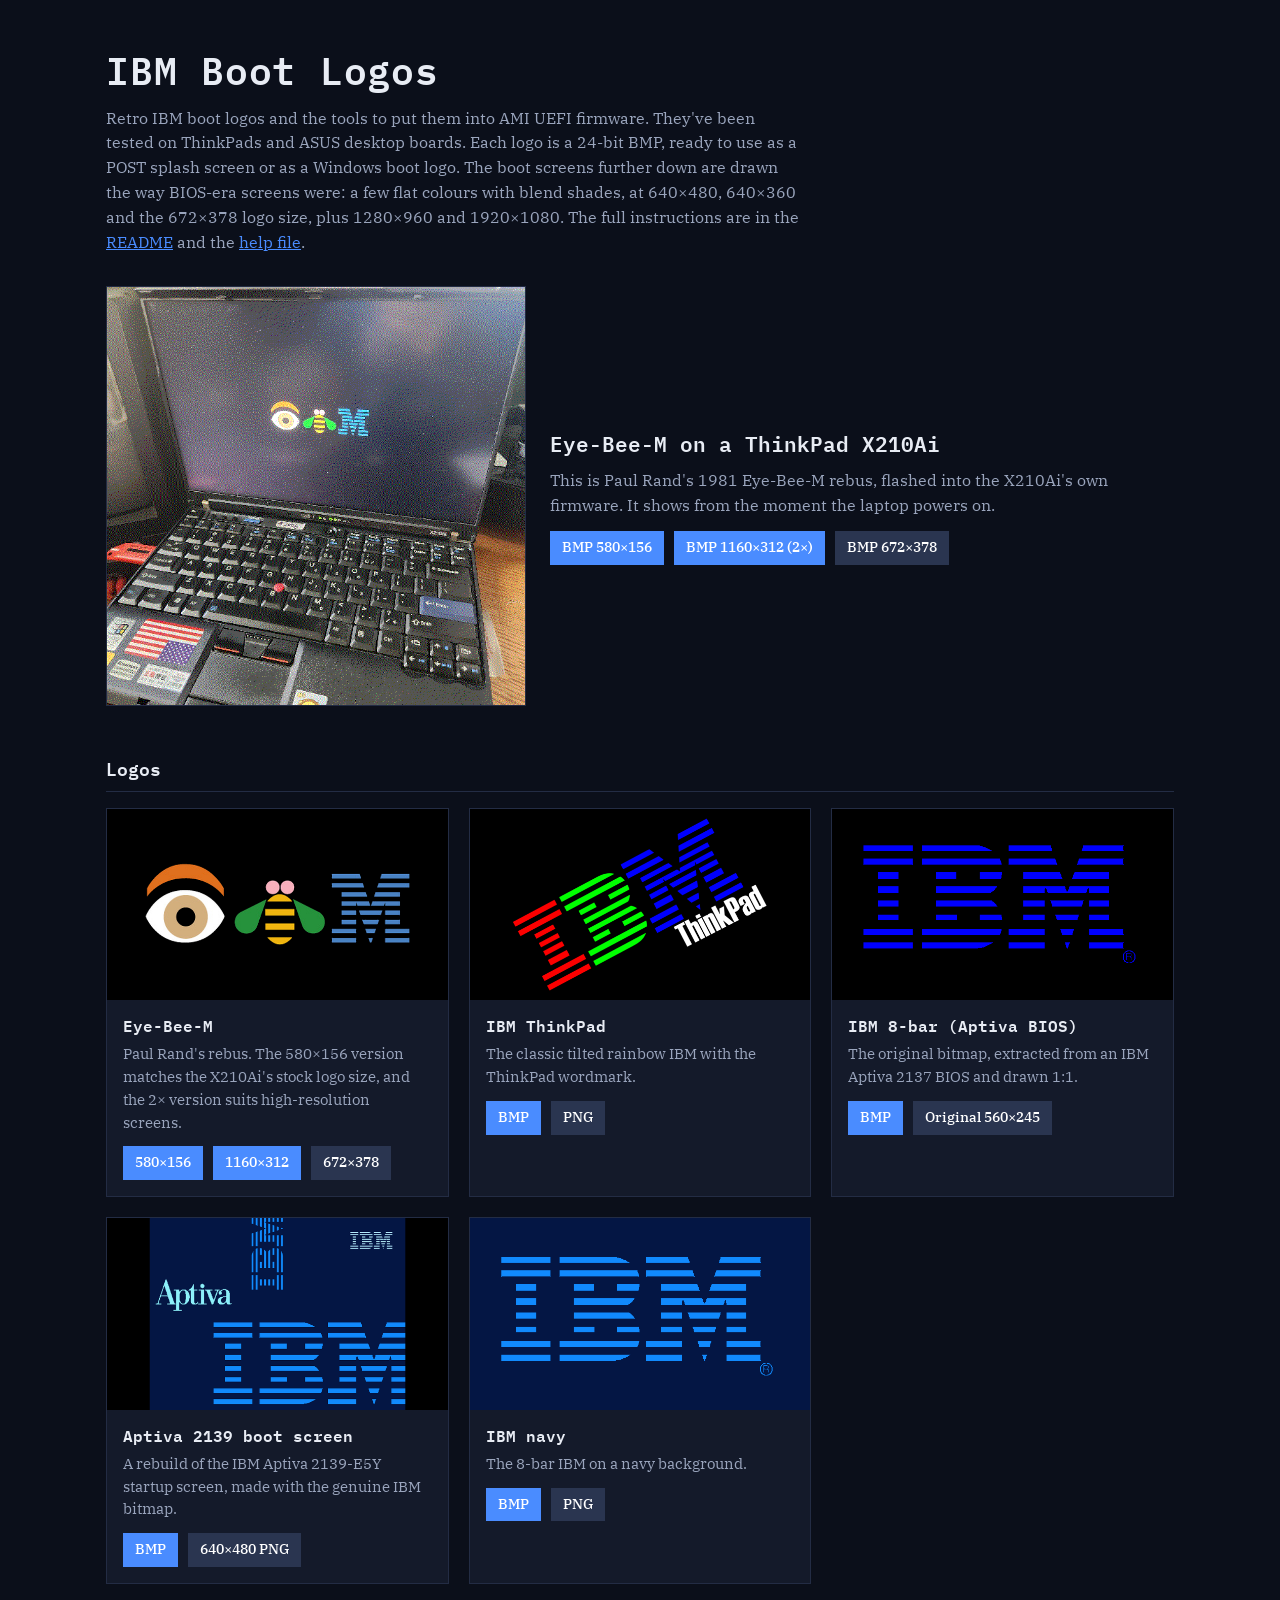
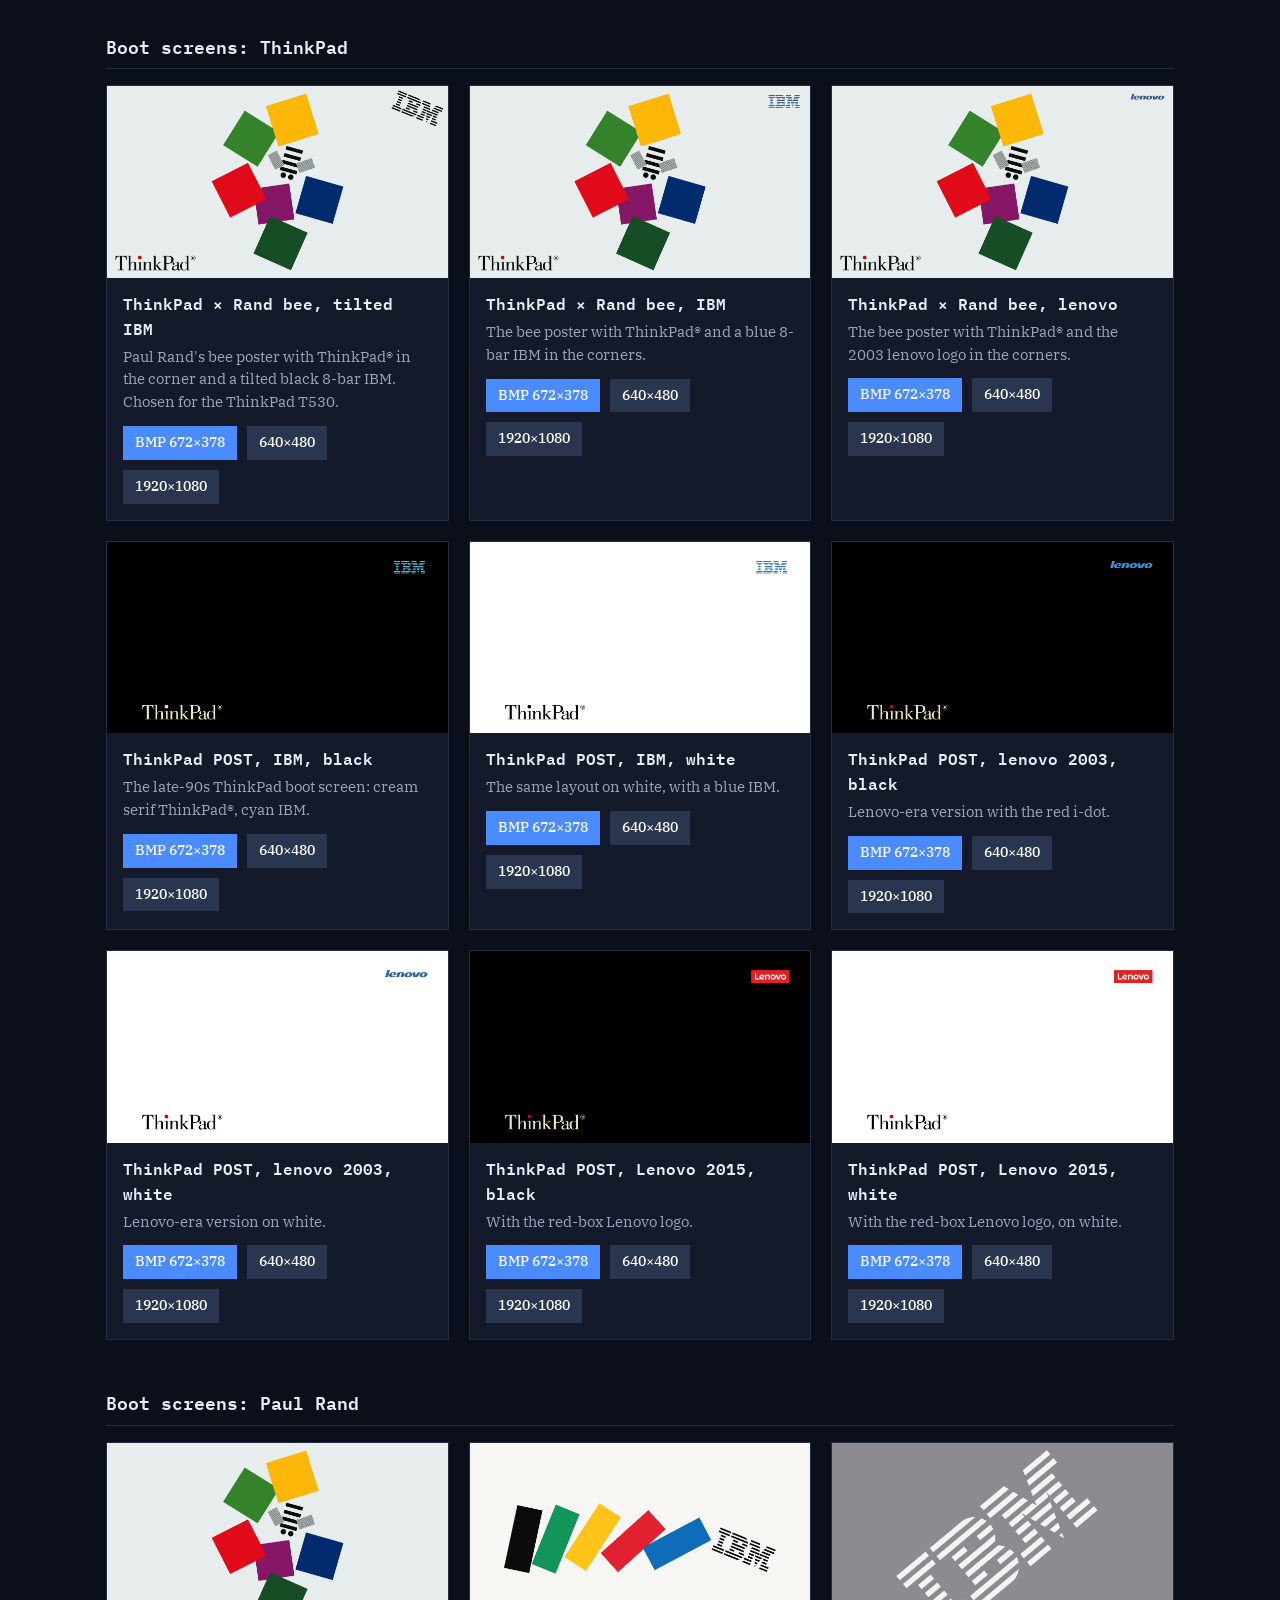
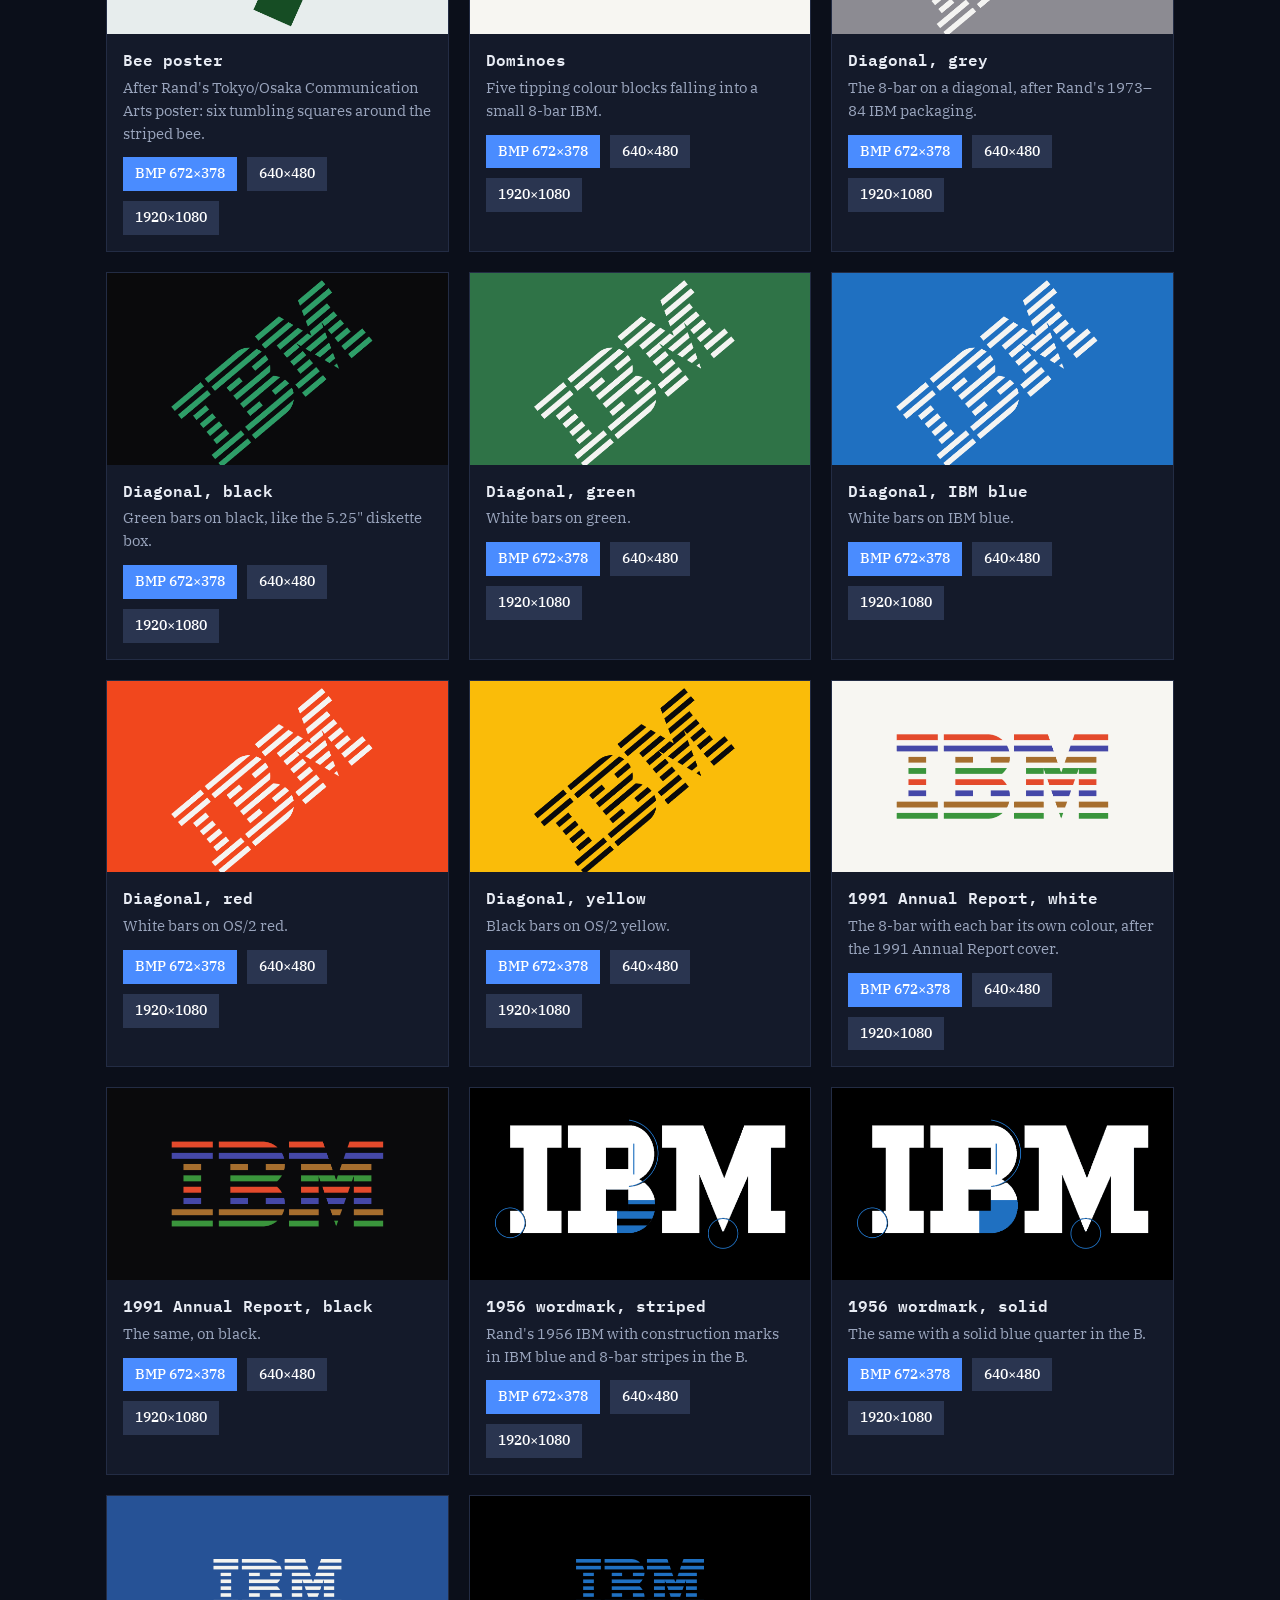
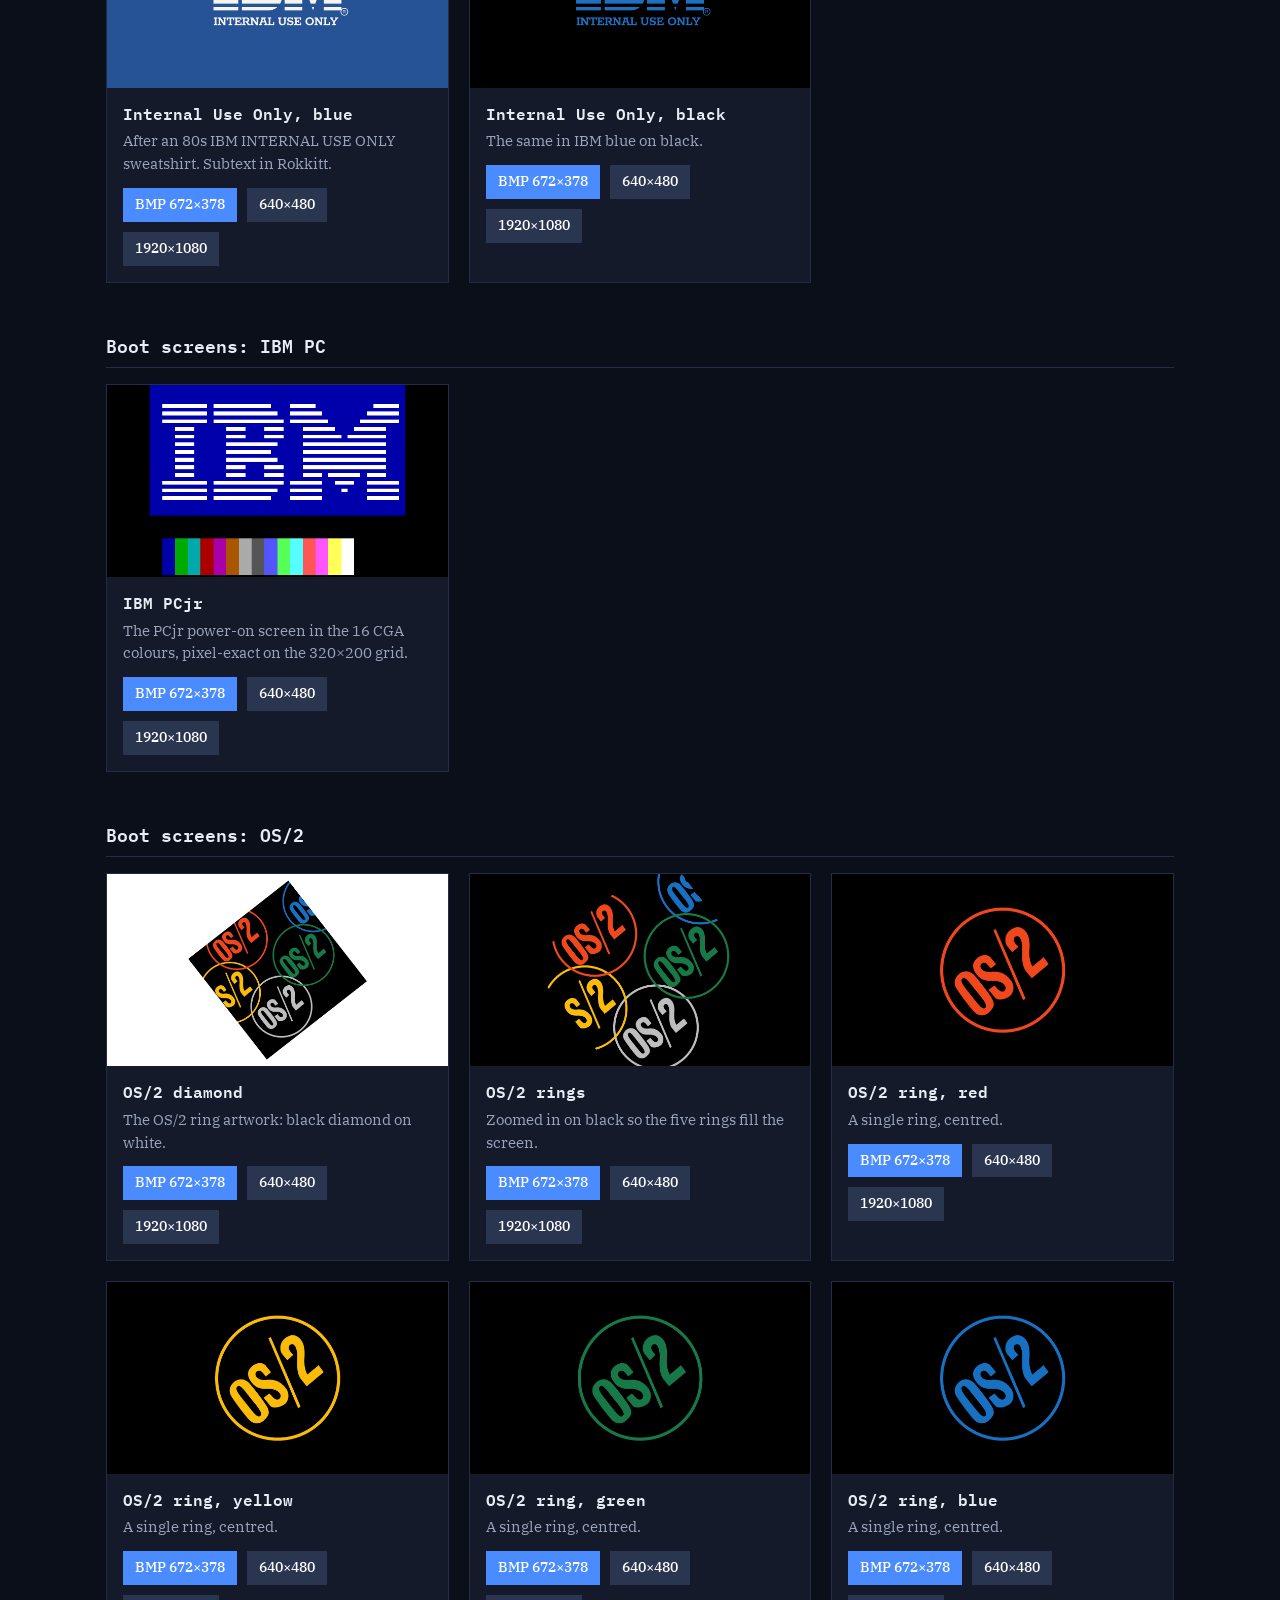
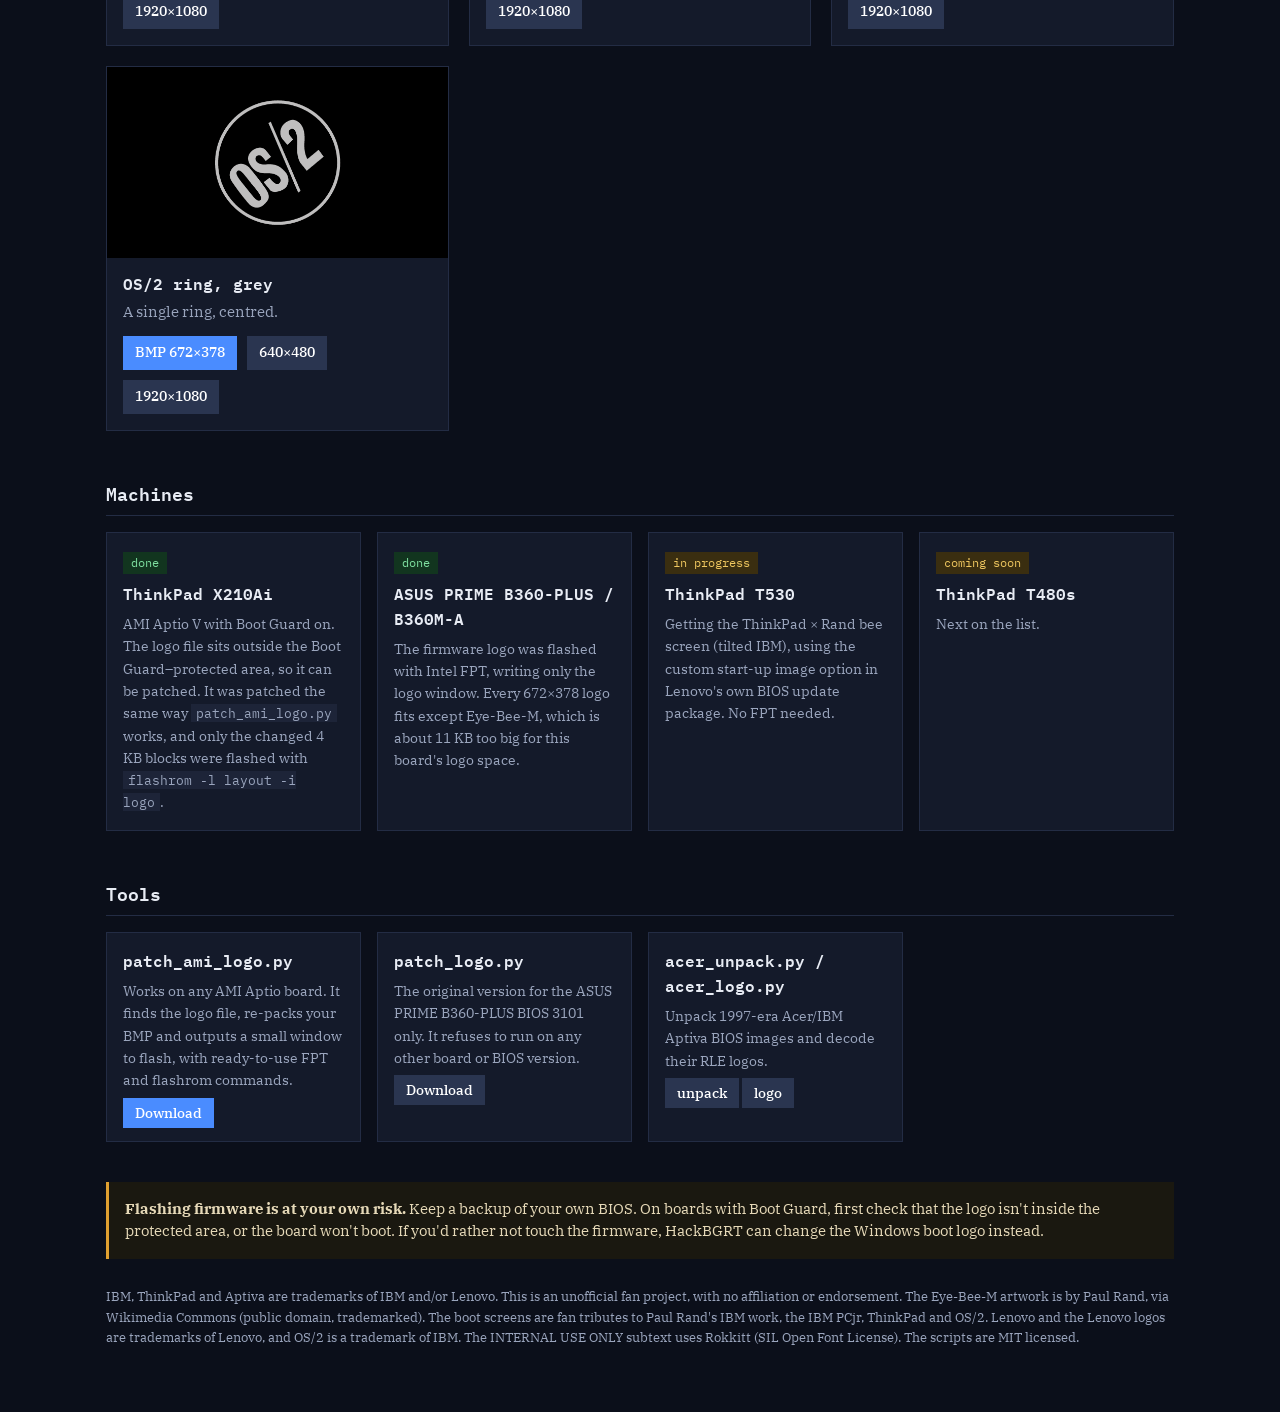
==== index.html @ ed7bdcc7 "Add 31 boot screens (ThinkPad, Paul Rand, PCjr, OS/2) and their renderer Full-screen boot designs in" ====
<!doctype html>
<html lang="en">
<head>
<meta charset="utf-8">
<meta name="viewport" content="width=device-width, initial-scale=1">
<title>IBM Boot Logos</title>
<link rel="preconnect" href="https://fonts.googleapis.com">
<link rel="preconnect" href="https://fonts.gstatic.com" crossorigin>
<link href="https://fonts.googleapis.com/css2?family=IBM+Plex+Mono:wght@400;600&family=IBM+Plex+Serif:ital,wght@0,400;0,500;0,600;1,400&display=swap" rel="stylesheet">
<style>
  :root { --bg:#0b0f1a; --card:#141a2a; --line:#232c44; --fg:#e8ecf4; --muted:#9aa5bd; --accent:#4a8cff; }
  * { box-sizing:border-box; }
  body { margin:0; background:var(--bg); color:var(--fg); font:16px/1.55 "IBM Plex Serif", Georgia, serif; }
  main { max-width:1100px; margin:0 auto; padding:40px 16px 64px; }
  h1, h2, h3, code, .tag { font-family:"IBM Plex Mono", ui-monospace, monospace; }
  h1 { letter-spacing:.02em; margin:0 0 6px; font-size:clamp(1.6rem,4vw,2.4rem); font-weight:600; }
  h2.section { font-size:1.15rem; font-weight:600; margin:48px 0 16px; padding-bottom:8px; border-bottom:1px solid var(--line); }
  .sub { color:var(--muted); margin:0 0 32px; max-width:70ch; }
  .hero { margin:0 0 12px; display:grid; grid-template-columns:minmax(0,420px) 1fr; gap:24px; align-items:center; }
  .hero img { width:100%; border:1px solid var(--line); display:block; }
  .hero h2 { margin:0 0 8px; font-size:1.3rem; font-weight:600; }
  .hero p { margin:0 0 14px; color:var(--muted); }
  .grid { display:grid; grid-template-columns:repeat(auto-fill,minmax(300px,1fr)); gap:20px; }
  .card { background:var(--card); overflow:hidden; border:1px solid var(--line); }
  .card img { display:block; width:100%; aspect-ratio:672/378; object-fit:contain; background:#000; }
  .body { padding:14px 16px 16px; }
  .body h3 { margin:0 0 4px; font-size:1rem; font-weight:600; }
  .body p { margin:0 0 12px; color:var(--muted); font-size:.92rem; }
  .dl { display:flex; gap:10px; flex-wrap:wrap; }
  a.btn { color:#fff; background:var(--accent); text-decoration:none; padding:6px 12px; font-size:.88rem; font-weight:500; }
  a.btn.alt { background:#2a3550; }
  .machines { display:grid; grid-template-columns:repeat(auto-fill,minmax(240px,1fr)); gap:16px; }
  .machine { background:var(--card); border:1px solid var(--line); padding:16px; }
  .machine h3 { margin:0 0 6px; font-size:1rem; font-weight:600; }
  .machine p { margin:0; color:var(--muted); font-size:.9rem; }
  .tag { display:inline-block; font-size:.72rem; padding:2px 8px; margin-bottom:8px; }
  .done { background:#12351f; color:#7fe0a0; }
  .soon { background:#3a2e10; color:#f0c860; }
  .warn { margin-top:40px; padding:16px; border-left:3px solid #e0a030; background:#1a1810; color:#e6d9b8; font-size:.92rem; }
  code { font-size:.88em; background:#1d2438; padding:1px 5px; }
  footer { margin-top:28px; color:var(--muted); font-size:.82rem; }
  a { color:var(--accent); }
  @media (max-width:700px) { .hero { grid-template-columns:1fr; } }
</style>
</head>
<body>
<main>
  <h1>IBM Boot Logos</h1>
  <p class="sub">Retro IBM boot logos and the tools to put them into AMI UEFI firmware. They've been tested on ThinkPads and ASUS desktop boards. Each logo is a 24-bit BMP, ready to use as a POST splash screen or as a Windows boot logo. The boot screens further down are drawn the way BIOS-era screens were: a few flat colours with blend shades, at 640×480, 640×360 and the 672×378 logo size, plus 1280×960 and 1920×1080. The full instructions are in the <a href="https://github.com/syntaxapproval/ibm-boot-logos#readme">README</a> and the <a href="https://github.com/syntaxapproval/ibm-boot-logos/blob/main/HELP.md">help file</a>.</p>

  <figure class="hero">
    <img src="photos/thinkpad_x210ai_eye_bee_m.png" alt="ThinkPad X210Ai booting with the colourful Eye-Bee-M rebus logo on a dark screen">
    <figcaption>
      <h2>Eye-Bee-M on a ThinkPad X210Ai</h2>
      <p>This is Paul Rand's 1981 Eye-Bee-M rebus, flashed into the X210Ai's own firmware. It shows from the moment the laptop powers on.</p>
      <div class="dl"><a class="btn" href="logos/eye-bee-m/eye_bee_m_580x156.bmp" download>BMP 580×156</a><a class="btn" href="logos/eye-bee-m/eye_bee_m_1160x312.bmp" download>BMP 1160×312 (2×)</a><a class="btn alt" href="logos/eye-bee-m/eye_bee_m_672x378.bmp" download>BMP 672×378</a></div>
    </figcaption>
  </figure>

  <h2 class="section">Logos</h2>
  <div class="grid">
    <div class="card">
      <img src="logos/eye-bee-m/eye_bee_m_672x378.png" alt="Eye, bee and IBM M rebus on black">
      <div class="body"><h3>Eye-Bee-M</h3><p>Paul Rand's rebus. The 580×156 version matches the X210Ai's stock logo size, and the 2× version suits high-resolution screens.</p>
        <div class="dl"><a class="btn" href="logos/eye-bee-m/eye_bee_m_580x156.bmp" download>580×156</a><a class="btn" href="logos/eye-bee-m/eye_bee_m_1160x312.bmp" download>1160×312</a><a class="btn alt" href="logos/eye-bee-m/eye_bee_m_672x378.bmp" download>672×378</a></div></div>
    </div>
    <div class="card">
      <img src="logos/ibm-thinkpad/ibm_thinkpad_672x378.png" alt="Tilted red, green and blue IBM logo with ThinkPad wordmark on black">
      <div class="body"><h3>IBM ThinkPad</h3><p>The classic tilted rainbow IBM with the ThinkPad wordmark.</p>
        <div class="dl"><a class="btn" href="logos/ibm-thinkpad/ibm_thinkpad_672x378.bmp" download>BMP</a><a class="btn alt" href="logos/ibm-thinkpad/ibm_thinkpad_672x378.png" download>PNG</a></div></div>
    </div>
    <div class="card">
      <img src="logos/ibm-8bar-aptiva/ibm_8bar_672x378.png" alt="Blue 8-bar IBM logo on black">
      <div class="body"><h3>IBM 8-bar (Aptiva BIOS)</h3><p>The original bitmap, extracted from an IBM Aptiva 2137 BIOS and drawn 1:1.</p>
        <div class="dl"><a class="btn" href="logos/ibm-8bar-aptiva/ibm_8bar_672x378.bmp" download>BMP</a><a class="btn alt" href="logos/ibm-8bar-aptiva/ibm_8bar_original_560x245.png" download>Original 560×245</a></div></div>
    </div>
    <div class="card">
      <img src="logos/aptiva-2139/aptiva2139_672x378.png" alt="Navy Aptiva boot screen with several IBM logos">
      <div class="body"><h3>Aptiva 2139 boot screen</h3><p>A rebuild of the IBM Aptiva 2139-E5Y startup screen, made with the genuine IBM bitmap.</p>
        <div class="dl"><a class="btn" href="logos/aptiva-2139/aptiva2139_672x378.bmp" download>BMP</a><a class="btn alt" href="logos/aptiva-2139/aptiva2139_640x480.png" download>640×480 PNG</a></div></div>
    </div>
    <div class="card">
      <img src="logos/ibm-navy/ibm_navy_672x378.png" alt="Light blue 8-bar IBM logo on navy">
      <div class="body"><h3>IBM navy</h3><p>The 8-bar IBM on a navy background.</p>
        <div class="dl"><a class="btn" href="logos/ibm-navy/ibm_navy_672x378.bmp" download>BMP</a><a class="btn alt" href="logos/ibm-navy/ibm_navy_672x378.png" download>PNG</a></div></div>
    </div>
  </div>

  <h2 class="section">Boot screens: ThinkPad</h2>
  <div class="grid">
    <div class="card">
      <img src="logos/thinkpad-bee-ibm-tilted/thinkpad_bee_ibm_tilted_672x378.png" alt="ThinkPad × Rand bee, tilted IBM" loading="lazy">
      <div class="body"><h3>ThinkPad × Rand bee, tilted IBM</h3><p>Paul Rand&#x27;s bee poster with ThinkPad® in the corner and a tilted black 8-bar IBM. Chosen for the ThinkPad T530.</p>
        <div class="dl"><a class="btn" href="logos/thinkpad-bee-ibm-tilted/thinkpad_bee_ibm_tilted_672x378.bmp" download>BMP 672×378</a><a class="btn alt" href="logos/thinkpad-bee-ibm-tilted/thinkpad_bee_ibm_tilted_640x480.png" download>640×480</a><a class="btn alt" href="logos/thinkpad-bee-ibm-tilted/thinkpad_bee_ibm_tilted_1920x1080.png" download>1920×1080</a></div></div>
    </div>
    <div class="card">
      <img src="logos/thinkpad-bee-ibm/thinkpad_bee_ibm_672x378.png" alt="ThinkPad × Rand bee, IBM" loading="lazy">
      <div class="body"><h3>ThinkPad × Rand bee, IBM</h3><p>The bee poster with ThinkPad® and a blue 8-bar IBM in the corners.</p>
        <div class="dl"><a class="btn" href="logos/thinkpad-bee-ibm/thinkpad_bee_ibm_672x378.bmp" download>BMP 672×378</a><a class="btn alt" href="logos/thinkpad-bee-ibm/thinkpad_bee_ibm_640x480.png" download>640×480</a><a class="btn alt" href="logos/thinkpad-bee-ibm/thinkpad_bee_ibm_1920x1080.png" download>1920×1080</a></div></div>
    </div>
    <div class="card">
      <img src="logos/thinkpad-bee-lenovo/thinkpad_bee_lenovo_672x378.png" alt="ThinkPad × Rand bee, lenovo" loading="lazy">
      <div class="body"><h3>ThinkPad × Rand bee, lenovo</h3><p>The bee poster with ThinkPad® and the 2003 lenovo logo in the corners.</p>
        <div class="dl"><a class="btn" href="logos/thinkpad-bee-lenovo/thinkpad_bee_lenovo_672x378.bmp" download>BMP 672×378</a><a class="btn alt" href="logos/thinkpad-bee-lenovo/thinkpad_bee_lenovo_640x480.png" download>640×480</a><a class="btn alt" href="logos/thinkpad-bee-lenovo/thinkpad_bee_lenovo_1920x1080.png" download>1920×1080</a></div></div>
    </div>
    <div class="card">
      <img src="logos/thinkpad-ibm-black/thinkpad_ibm_black_672x378.png" alt="ThinkPad POST, IBM, black" loading="lazy">
      <div class="body"><h3>ThinkPad POST, IBM, black</h3><p>The late-90s ThinkPad boot screen: cream serif ThinkPad®, cyan IBM.</p>
        <div class="dl"><a class="btn" href="logos/thinkpad-ibm-black/thinkpad_ibm_black_672x378.bmp" download>BMP 672×378</a><a class="btn alt" href="logos/thinkpad-ibm-black/thinkpad_ibm_black_640x480.png" download>640×480</a><a class="btn alt" href="logos/thinkpad-ibm-black/thinkpad_ibm_black_1920x1080.png" download>1920×1080</a></div></div>
    </div>
    <div class="card">
      <img src="logos/thinkpad-ibm-white/thinkpad_ibm_white_672x378.png" alt="ThinkPad POST, IBM, white" loading="lazy">
      <div class="body"><h3>ThinkPad POST, IBM, white</h3><p>The same layout on white, with a blue IBM.</p>
        <div class="dl"><a class="btn" href="logos/thinkpad-ibm-white/thinkpad_ibm_white_672x378.bmp" download>BMP 672×378</a><a class="btn alt" href="logos/thinkpad-ibm-white/thinkpad_ibm_white_640x480.png" download>640×480</a><a class="btn alt" href="logos/thinkpad-ibm-white/thinkpad_ibm_white_1920x1080.png" download>1920×1080</a></div></div>
    </div>
    <div class="card">
      <img src="logos/thinkpad-lenovo2003-black/thinkpad_lenovo2003_black_672x378.png" alt="ThinkPad POST, lenovo 2003, black" loading="lazy">
      <div class="body"><h3>ThinkPad POST, lenovo 2003, black</h3><p>Lenovo-era version with the red i-dot.</p>
        <div class="dl"><a class="btn" href="logos/thinkpad-lenovo2003-black/thinkpad_lenovo2003_black_672x378.bmp" download>BMP 672×378</a><a class="btn alt" href="logos/thinkpad-lenovo2003-black/thinkpad_lenovo2003_black_640x480.png" download>640×480</a><a class="btn alt" href="logos/thinkpad-lenovo2003-black/thinkpad_lenovo2003_black_1920x1080.png" download>1920×1080</a></div></div>
    </div>
    <div class="card">
      <img src="logos/thinkpad-lenovo2003-white/thinkpad_lenovo2003_white_672x378.png" alt="ThinkPad POST, lenovo 2003, white" loading="lazy">
      <div class="body"><h3>ThinkPad POST, lenovo 2003, white</h3><p>Lenovo-era version on white.</p>
        <div class="dl"><a class="btn" href="logos/thinkpad-lenovo2003-white/thinkpad_lenovo2003_white_672x378.bmp" download>BMP 672×378</a><a class="btn alt" href="logos/thinkpad-lenovo2003-white/thinkpad_lenovo2003_white_640x480.png" download>640×480</a><a class="btn alt" href="logos/thinkpad-lenovo2003-white/thinkpad_lenovo2003_white_1920x1080.png" download>1920×1080</a></div></div>
    </div>
    <div class="card">
      <img src="logos/thinkpad-lenovo2015-black/thinkpad_lenovo2015_black_672x378.png" alt="ThinkPad POST, Lenovo 2015, black" loading="lazy">
      <div class="body"><h3>ThinkPad POST, Lenovo 2015, black</h3><p>With the red-box Lenovo logo.</p>
        <div class="dl"><a class="btn" href="logos/thinkpad-lenovo2015-black/thinkpad_lenovo2015_black_672x378.bmp" download>BMP 672×378</a><a class="btn alt" href="logos/thinkpad-lenovo2015-black/thinkpad_lenovo2015_black_640x480.png" download>640×480</a><a class="btn alt" href="logos/thinkpad-lenovo2015-black/thinkpad_lenovo2015_black_1920x1080.png" download>1920×1080</a></div></div>
    </div>
    <div class="card">
      <img src="logos/thinkpad-lenovo2015-white/thinkpad_lenovo2015_white_672x378.png" alt="ThinkPad POST, Lenovo 2015, white" loading="lazy">
      <div class="body"><h3>ThinkPad POST, Lenovo 2015, white</h3><p>With the red-box Lenovo logo, on white.</p>
        <div class="dl"><a class="btn" href="logos/thinkpad-lenovo2015-white/thinkpad_lenovo2015_white_672x378.bmp" download>BMP 672×378</a><a class="btn alt" href="logos/thinkpad-lenovo2015-white/thinkpad_lenovo2015_white_640x480.png" download>640×480</a><a class="btn alt" href="logos/thinkpad-lenovo2015-white/thinkpad_lenovo2015_white_1920x1080.png" download>1920×1080</a></div></div>
    </div>
  </div>

  <h2 class="section">Boot screens: Paul Rand</h2>
  <div class="grid">
    <div class="card">
      <img src="logos/ibm-rand-bee/ibm_rand_bee_672x378.png" alt="Bee poster" loading="lazy">
      <div class="body"><h3>Bee poster</h3><p>After Rand&#x27;s Tokyo/Osaka Communication Arts poster: six tumbling squares around the striped bee.</p>
        <div class="dl"><a class="btn" href="logos/ibm-rand-bee/ibm_rand_bee_672x378.bmp" download>BMP 672×378</a><a class="btn alt" href="logos/ibm-rand-bee/ibm_rand_bee_640x480.png" download>640×480</a><a class="btn alt" href="logos/ibm-rand-bee/ibm_rand_bee_1920x1080.png" download>1920×1080</a></div></div>
    </div>
    <div class="card">
      <img src="logos/ibm-dominoes/ibm_dominoes_672x378.png" alt="Dominoes" loading="lazy">
      <div class="body"><h3>Dominoes</h3><p>Five tipping colour blocks falling into a small 8-bar IBM.</p>
        <div class="dl"><a class="btn" href="logos/ibm-dominoes/ibm_dominoes_672x378.bmp" download>BMP 672×378</a><a class="btn alt" href="logos/ibm-dominoes/ibm_dominoes_640x480.png" download>640×480</a><a class="btn alt" href="logos/ibm-dominoes/ibm_dominoes_1920x1080.png" download>1920×1080</a></div></div>
    </div>
    <div class="card">
      <img src="logos/ibm-diagonal-grey/ibm_diagonal_grey_672x378.png" alt="Diagonal, grey" loading="lazy">
      <div class="body"><h3>Diagonal, grey</h3><p>The 8-bar on a diagonal, after Rand&#x27;s 1973–84 IBM packaging.</p>
        <div class="dl"><a class="btn" href="logos/ibm-diagonal-grey/ibm_diagonal_grey_672x378.bmp" download>BMP 672×378</a><a class="btn alt" href="logos/ibm-diagonal-grey/ibm_diagonal_grey_640x480.png" download>640×480</a><a class="btn alt" href="logos/ibm-diagonal-grey/ibm_diagonal_grey_1920x1080.png" download>1920×1080</a></div></div>
    </div>
    <div class="card">
      <img src="logos/ibm-diagonal-black/ibm_diagonal_black_672x378.png" alt="Diagonal, black" loading="lazy">
      <div class="body"><h3>Diagonal, black</h3><p>Green bars on black, like the 5.25&quot; diskette box.</p>
        <div class="dl"><a class="btn" href="logos/ibm-diagonal-black/ibm_diagonal_black_672x378.bmp" download>BMP 672×378</a><a class="btn alt" href="logos/ibm-diagonal-black/ibm_diagonal_black_640x480.png" download>640×480</a><a class="btn alt" href="logos/ibm-diagonal-black/ibm_diagonal_black_1920x1080.png" download>1920×1080</a></div></div>
    </div>
    <div class="card">
      <img src="logos/ibm-diagonal-green/ibm_diagonal_green_672x378.png" alt="Diagonal, green" loading="lazy">
      <div class="body"><h3>Diagonal, green</h3><p>White bars on green.</p>
        <div class="dl"><a class="btn" href="logos/ibm-diagonal-green/ibm_diagonal_green_672x378.bmp" download>BMP 672×378</a><a class="btn alt" href="logos/ibm-diagonal-green/ibm_diagonal_green_640x480.png" download>640×480</a><a class="btn alt" href="logos/ibm-diagonal-green/ibm_diagonal_green_1920x1080.png" download>1920×1080</a></div></div>
    </div>
    <div class="card">
      <img src="logos/ibm-diagonal-blue/ibm_diagonal_blue_672x378.png" alt="Diagonal, IBM blue" loading="lazy">
      <div class="body"><h3>Diagonal, IBM blue</h3><p>White bars on IBM blue.</p>
        <div class="dl"><a class="btn" href="logos/ibm-diagonal-blue/ibm_diagonal_blue_672x378.bmp" download>BMP 672×378</a><a class="btn alt" href="logos/ibm-diagonal-blue/ibm_diagonal_blue_640x480.png" download>640×480</a><a class="btn alt" href="logos/ibm-diagonal-blue/ibm_diagonal_blue_1920x1080.png" download>1920×1080</a></div></div>
    </div>
    <div class="card">
      <img src="logos/ibm-diagonal-red/ibm_diagonal_red_672x378.png" alt="Diagonal, red" loading="lazy">
      <div class="body"><h3>Diagonal, red</h3><p>White bars on OS/2 red.</p>
        <div class="dl"><a class="btn" href="logos/ibm-diagonal-red/ibm_diagonal_red_672x378.bmp" download>BMP 672×378</a><a class="btn alt" href="logos/ibm-diagonal-red/ibm_diagonal_red_640x480.png" download>640×480</a><a class="btn alt" href="logos/ibm-diagonal-red/ibm_diagonal_red_1920x1080.png" download>1920×1080</a></div></div>
    </div>
    <div class="card">
      <img src="logos/ibm-diagonal-yellow/ibm_diagonal_yellow_672x378.png" alt="Diagonal, yellow" loading="lazy">
      <div class="body"><h3>Diagonal, yellow</h3><p>Black bars on OS/2 yellow.</p>
        <div class="dl"><a class="btn" href="logos/ibm-diagonal-yellow/ibm_diagonal_yellow_672x378.bmp" download>BMP 672×378</a><a class="btn alt" href="logos/ibm-diagonal-yellow/ibm_diagonal_yellow_640x480.png" download>640×480</a><a class="btn alt" href="logos/ibm-diagonal-yellow/ibm_diagonal_yellow_1920x1080.png" download>1920×1080</a></div></div>
    </div>
    <div class="card">
      <img src="logos/ibm-annual1991-white/ibm_annual1991_white_672x378.png" alt="1991 Annual Report, white" loading="lazy">
      <div class="body"><h3>1991 Annual Report, white</h3><p>The 8-bar with each bar its own colour, after the 1991 Annual Report cover.</p>
        <div class="dl"><a class="btn" href="logos/ibm-annual1991-white/ibm_annual1991_white_672x378.bmp" download>BMP 672×378</a><a class="btn alt" href="logos/ibm-annual1991-white/ibm_annual1991_white_640x480.png" download>640×480</a><a class="btn alt" href="logos/ibm-annual1991-white/ibm_annual1991_white_1920x1080.png" download>1920×1080</a></div></div>
    </div>
    <div class="card">
      <img src="logos/ibm-annual1991-black/ibm_annual1991_black_672x378.png" alt="1991 Annual Report, black" loading="lazy">
      <div class="body"><h3>1991 Annual Report, black</h3><p>The same, on black.</p>
        <div class="dl"><a class="btn" href="logos/ibm-annual1991-black/ibm_annual1991_black_672x378.bmp" download>BMP 672×378</a><a class="btn alt" href="logos/ibm-annual1991-black/ibm_annual1991_black_640x480.png" download>640×480</a><a class="btn alt" href="logos/ibm-annual1991-black/ibm_annual1991_black_1920x1080.png" download>1920×1080</a></div></div>
    </div>
    <div class="card">
      <img src="logos/ibm-plex-1956/ibm_plex_1956_672x378.png" alt="1956 wordmark, striped" loading="lazy">
      <div class="body"><h3>1956 wordmark, striped</h3><p>Rand&#x27;s 1956 IBM with construction marks in IBM blue and 8-bar stripes in the B.</p>
        <div class="dl"><a class="btn" href="logos/ibm-plex-1956/ibm_plex_1956_672x378.bmp" download>BMP 672×378</a><a class="btn alt" href="logos/ibm-plex-1956/ibm_plex_1956_640x480.png" download>640×480</a><a class="btn alt" href="logos/ibm-plex-1956/ibm_plex_1956_1920x1080.png" download>1920×1080</a></div></div>
    </div>
    <div class="card">
      <img src="logos/ibm-plex-1956-solid/ibm_plex_1956_solid_672x378.png" alt="1956 wordmark, solid" loading="lazy">
      <div class="body"><h3>1956 wordmark, solid</h3><p>The same with a solid blue quarter in the B.</p>
        <div class="dl"><a class="btn" href="logos/ibm-plex-1956-solid/ibm_plex_1956_solid_672x378.bmp" download>BMP 672×378</a><a class="btn alt" href="logos/ibm-plex-1956-solid/ibm_plex_1956_solid_640x480.png" download>640×480</a><a class="btn alt" href="logos/ibm-plex-1956-solid/ibm_plex_1956_solid_1920x1080.png" download>1920×1080</a></div></div>
    </div>
    <div class="card">
      <img src="logos/ibm-internal-use-blue/ibm_internal_use_blue_672x378.png" alt="Internal Use Only, blue" loading="lazy">
      <div class="body"><h3>Internal Use Only, blue</h3><p>After an 80s IBM INTERNAL USE ONLY sweatshirt. Subtext in Rokkitt.</p>
        <div class="dl"><a class="btn" href="logos/ibm-internal-use-blue/ibm_internal_use_blue_672x378.bmp" download>BMP 672×378</a><a class="btn alt" href="logos/ibm-internal-use-blue/ibm_internal_use_blue_640x480.png" download>640×480</a><a class="btn alt" href="logos/ibm-internal-use-blue/ibm_internal_use_blue_1920x1080.png" download>1920×1080</a></div></div>
    </div>
    <div class="card">
      <img src="logos/ibm-internal-use-black/ibm_internal_use_black_672x378.png" alt="Internal Use Only, black" loading="lazy">
      <div class="body"><h3>Internal Use Only, black</h3><p>The same in IBM blue on black.</p>
        <div class="dl"><a class="btn" href="logos/ibm-internal-use-black/ibm_internal_use_black_672x378.bmp" download>BMP 672×378</a><a class="btn alt" href="logos/ibm-internal-use-black/ibm_internal_use_black_640x480.png" download>640×480</a><a class="btn alt" href="logos/ibm-internal-use-black/ibm_internal_use_black_1920x1080.png" download>1920×1080</a></div></div>
    </div>
  </div>

  <h2 class="section">Boot screens: IBM PC</h2>
  <div class="grid">
    <div class="card">
      <img src="logos/ibm-pcjr/ibm_pcjr_672x378.png" alt="IBM PCjr" loading="lazy">
      <div class="body"><h3>IBM PCjr</h3><p>The PCjr power-on screen in the 16 CGA colours, pixel-exact on the 320×200 grid.</p>
        <div class="dl"><a class="btn" href="logos/ibm-pcjr/ibm_pcjr_672x378.bmp" download>BMP 672×378</a><a class="btn alt" href="logos/ibm-pcjr/ibm_pcjr_640x480.png" download>640×480</a><a class="btn alt" href="logos/ibm-pcjr/ibm_pcjr_1920x1080.png" download>1920×1080</a></div></div>
    </div>
  </div>

  <h2 class="section">Boot screens: OS/2</h2>
  <div class="grid">
    <div class="card">
      <img src="logos/os2-diamond/os2_diamond_672x378.png" alt="OS/2 diamond" loading="lazy">
      <div class="body"><h3>OS/2 diamond</h3><p>The OS/2 ring artwork: black diamond on white.</p>
        <div class="dl"><a class="btn" href="logos/os2-diamond/os2_diamond_672x378.bmp" download>BMP 672×378</a><a class="btn alt" href="logos/os2-diamond/os2_diamond_640x480.png" download>640×480</a><a class="btn alt" href="logos/os2-diamond/os2_diamond_1920x1080.png" download>1920×1080</a></div></div>
    </div>
    <div class="card">
      <img src="logos/os2-rings/os2_rings_672x378.png" alt="OS/2 rings" loading="lazy">
      <div class="body"><h3>OS/2 rings</h3><p>Zoomed in on black so the five rings fill the screen.</p>
        <div class="dl"><a class="btn" href="logos/os2-rings/os2_rings_672x378.bmp" download>BMP 672×378</a><a class="btn alt" href="logos/os2-rings/os2_rings_640x480.png" download>640×480</a><a class="btn alt" href="logos/os2-rings/os2_rings_1920x1080.png" download>1920×1080</a></div></div>
    </div>
    <div class="card">
      <img src="logos/os2-ring-red/os2_ring_red_672x378.png" alt="OS/2 ring, red" loading="lazy">
      <div class="body"><h3>OS/2 ring, red</h3><p>A single ring, centred.</p>
        <div class="dl"><a class="btn" href="logos/os2-ring-red/os2_ring_red_672x378.bmp" download>BMP 672×378</a><a class="btn alt" href="logos/os2-ring-red/os2_ring_red_640x480.png" download>640×480</a><a class="btn alt" href="logos/os2-ring-red/os2_ring_red_1920x1080.png" download>1920×1080</a></div></div>
    </div>
    <div class="card">
      <img src="logos/os2-ring-yellow/os2_ring_yellow_672x378.png" alt="OS/2 ring, yellow" loading="lazy">
      <div class="body"><h3>OS/2 ring, yellow</h3><p>A single ring, centred.</p>
        <div class="dl"><a class="btn" href="logos/os2-ring-yellow/os2_ring_yellow_672x378.bmp" download>BMP 672×378</a><a class="btn alt" href="logos/os2-ring-yellow/os2_ring_yellow_640x480.png" download>640×480</a><a class="btn alt" href="logos/os2-ring-yellow/os2_ring_yellow_1920x1080.png" download>1920×1080</a></div></div>
    </div>
    <div class="card">
      <img src="logos/os2-ring-green/os2_ring_green_672x378.png" alt="OS/2 ring, green" loading="lazy">
      <div class="body"><h3>OS/2 ring, green</h3><p>A single ring, centred.</p>
        <div class="dl"><a class="btn" href="logos/os2-ring-green/os2_ring_green_672x378.bmp" download>BMP 672×378</a><a class="btn alt" href="logos/os2-ring-green/os2_ring_green_640x480.png" download>640×480</a><a class="btn alt" href="logos/os2-ring-green/os2_ring_green_1920x1080.png" download>1920×1080</a></div></div>
    </div>
    <div class="card">
      <img src="logos/os2-ring-blue/os2_ring_blue_672x378.png" alt="OS/2 ring, blue" loading="lazy">
      <div class="body"><h3>OS/2 ring, blue</h3><p>A single ring, centred.</p>
        <div class="dl"><a class="btn" href="logos/os2-ring-blue/os2_ring_blue_672x378.bmp" download>BMP 672×378</a><a class="btn alt" href="logos/os2-ring-blue/os2_ring_blue_640x480.png" download>640×480</a><a class="btn alt" href="logos/os2-ring-blue/os2_ring_blue_1920x1080.png" download>1920×1080</a></div></div>
    </div>
    <div class="card">
      <img src="logos/os2-ring-grey/os2_ring_grey_672x378.png" alt="OS/2 ring, grey" loading="lazy">
      <div class="body"><h3>OS/2 ring, grey</h3><p>A single ring, centred.</p>
        <div class="dl"><a class="btn" href="logos/os2-ring-grey/os2_ring_grey_672x378.bmp" download>BMP 672×378</a><a class="btn alt" href="logos/os2-ring-grey/os2_ring_grey_640x480.png" download>640×480</a><a class="btn alt" href="logos/os2-ring-grey/os2_ring_grey_1920x1080.png" download>1920×1080</a></div></div>
    </div>
  </div>


  <h2 class="section">Machines</h2>
  <div class="machines">
    <div class="machine"><span class="tag done">done</span><h3>ThinkPad X210Ai</h3><p>AMI Aptio V with Boot Guard on. The logo file sits outside the Boot Guard–protected area, so it can be patched. It was patched the same way <code>patch_ami_logo.py</code> works, and only the changed 4 KB blocks were flashed with <code>flashrom -l layout -i logo</code>.</p></div>
    <div class="machine"><span class="tag done">done</span><h3>ASUS PRIME B360-PLUS / B360M-A</h3><p>The firmware logo was flashed with Intel FPT, writing only the logo window. Every 672×378 logo fits except Eye-Bee-M, which is about 11 KB too big for this board's logo space.</p></div>
    <div class="machine"><span class="tag soon">in progress</span><h3>ThinkPad T530</h3><p>Getting the ThinkPad × Rand bee screen (tilted IBM), using the custom start-up image option in Lenovo's own BIOS update package. No FPT needed.</p></div>
    <div class="machine"><span class="tag soon">coming soon</span><h3>ThinkPad T480s</h3><p>Next on the list.</p></div>
  </div>

  <h2 class="section">Tools</h2>
  <div class="machines">
    <div class="machine"><h3>patch_ami_logo.py</h3><p>Works on any AMI Aptio board. It finds the logo file, re-packs your BMP and outputs a small window to flash, with ready-to-use FPT and flashrom commands.</p><p style="margin-top:10px"><a class="btn" href="tools/patch_ami_logo.py" download>Download</a></p></div>
    <div class="machine"><h3>patch_logo.py</h3><p>The original version for the ASUS PRIME B360-PLUS BIOS 3101 only. It refuses to run on any other board or BIOS version.</p><p style="margin-top:10px"><a class="btn alt" href="tools/patch_logo.py" download>Download</a></p></div>
    <div class="machine"><h3>acer_unpack.py / acer_logo.py</h3><p>Unpack 1997-era Acer/IBM Aptiva BIOS images and decode their RLE logos.</p><p style="margin-top:10px"><a class="btn alt" href="tools/acer_unpack.py" download>unpack</a> <a class="btn alt" href="tools/acer_logo.py" download>logo</a></p></div>
  </div>

  <div class="warn"><strong>Flashing firmware is at your own risk.</strong> Keep a backup of your own BIOS. On boards with Boot Guard, first check that the logo isn't inside the protected area, or the board won't boot. If you'd rather not touch the firmware, HackBGRT can change the Windows boot logo instead.</div>

  <footer>IBM, ThinkPad and Aptiva are trademarks of IBM and/or Lenovo. This is an unofficial fan project, with no affiliation or endorsement. The Eye-Bee-M artwork is by Paul Rand, via Wikimedia Commons (public domain, trademarked). The boot screens are fan tributes to Paul Rand's IBM work, the IBM PCjr, ThinkPad and OS/2. Lenovo and the Lenovo logos are trademarks of Lenovo, and OS/2 is a trademark of IBM. The INTERNAL USE ONLY subtext uses Rokkitt (SIL Open Font License). The scripts are MIT licensed.</footer>
</main>
</body>
</html>
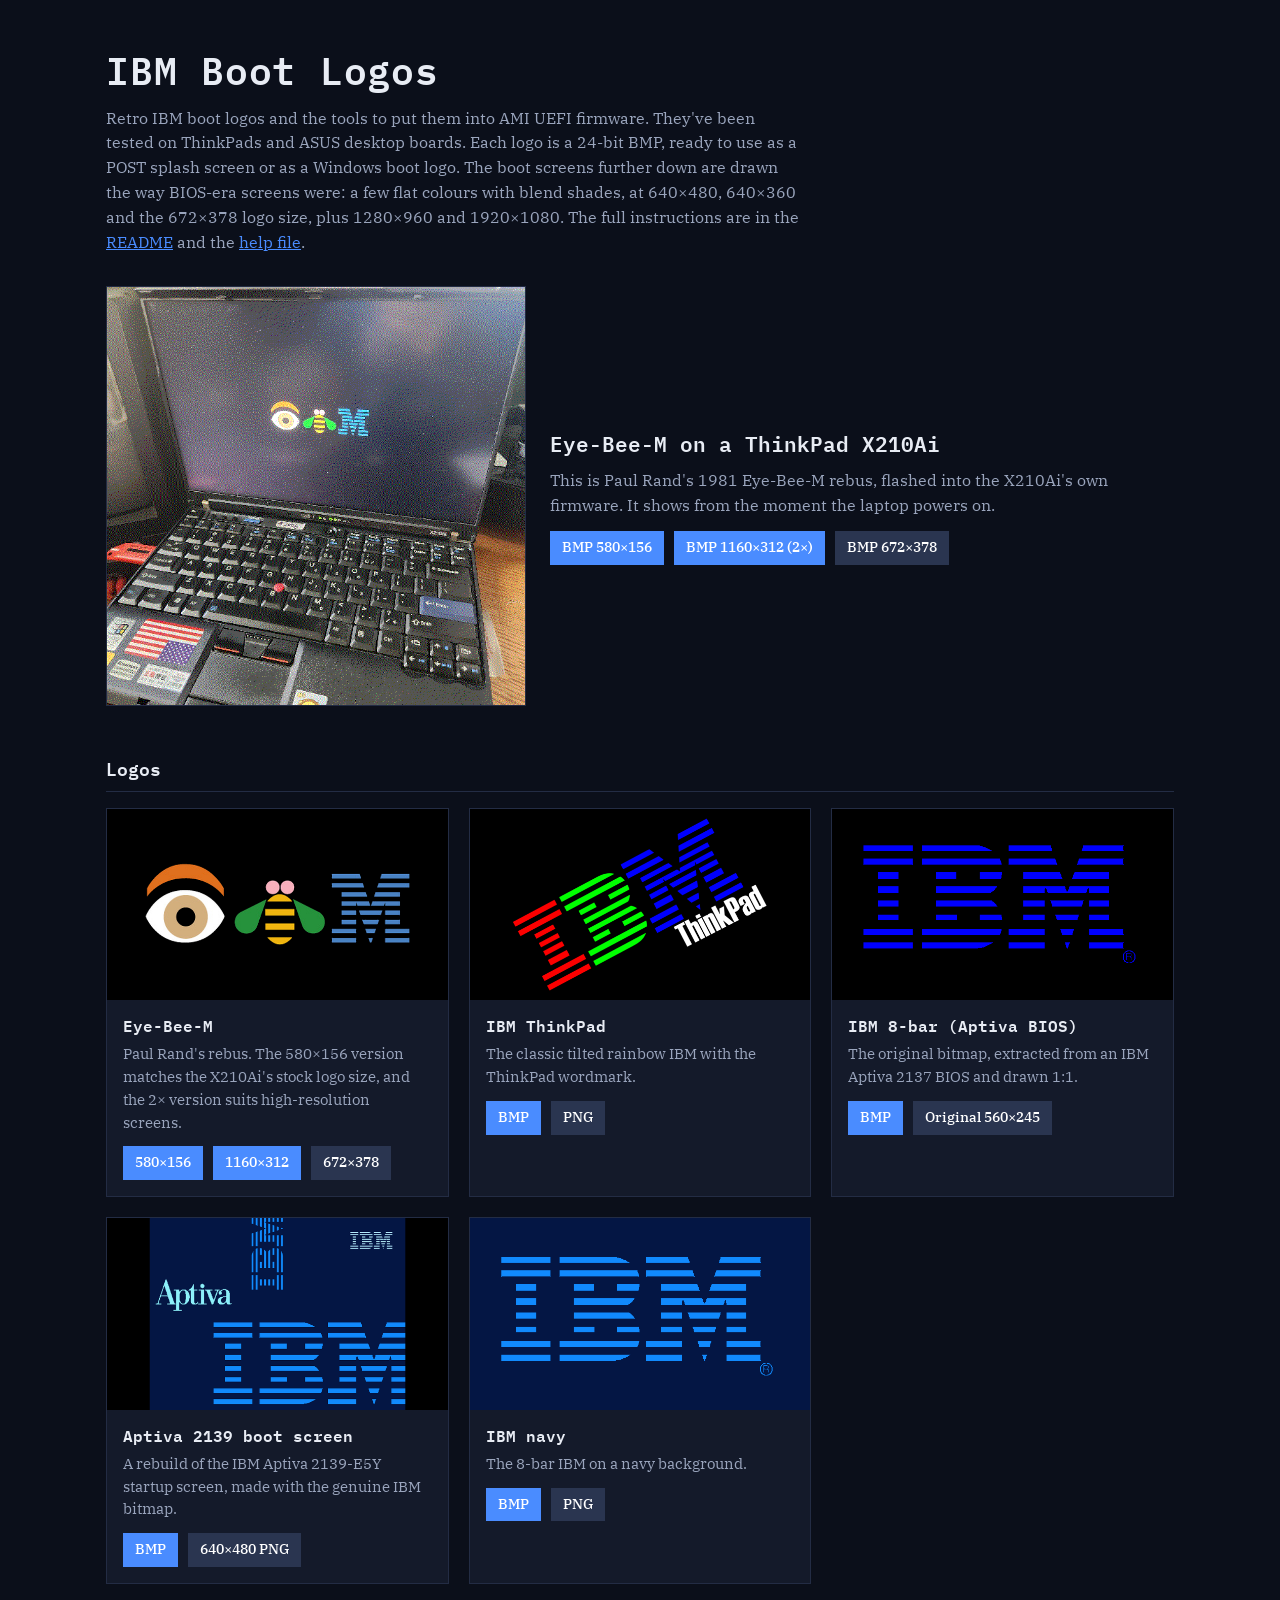
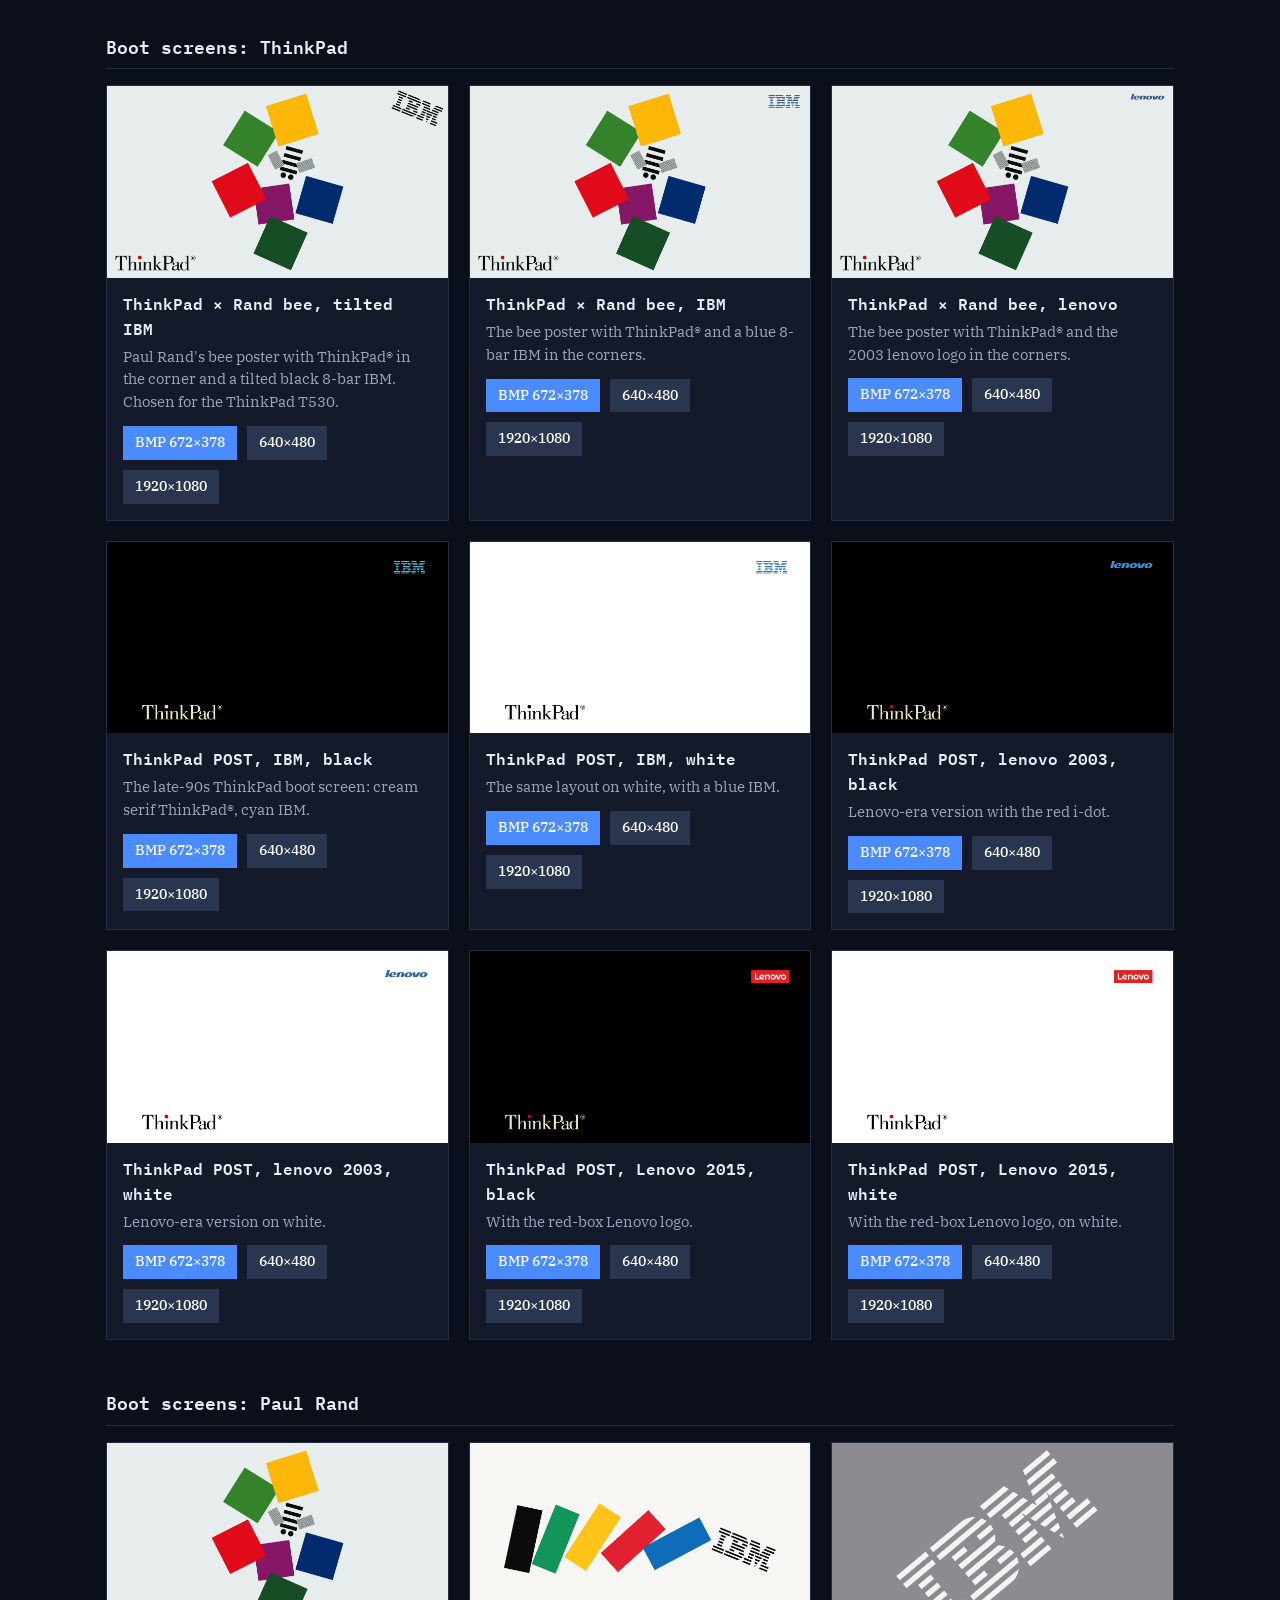
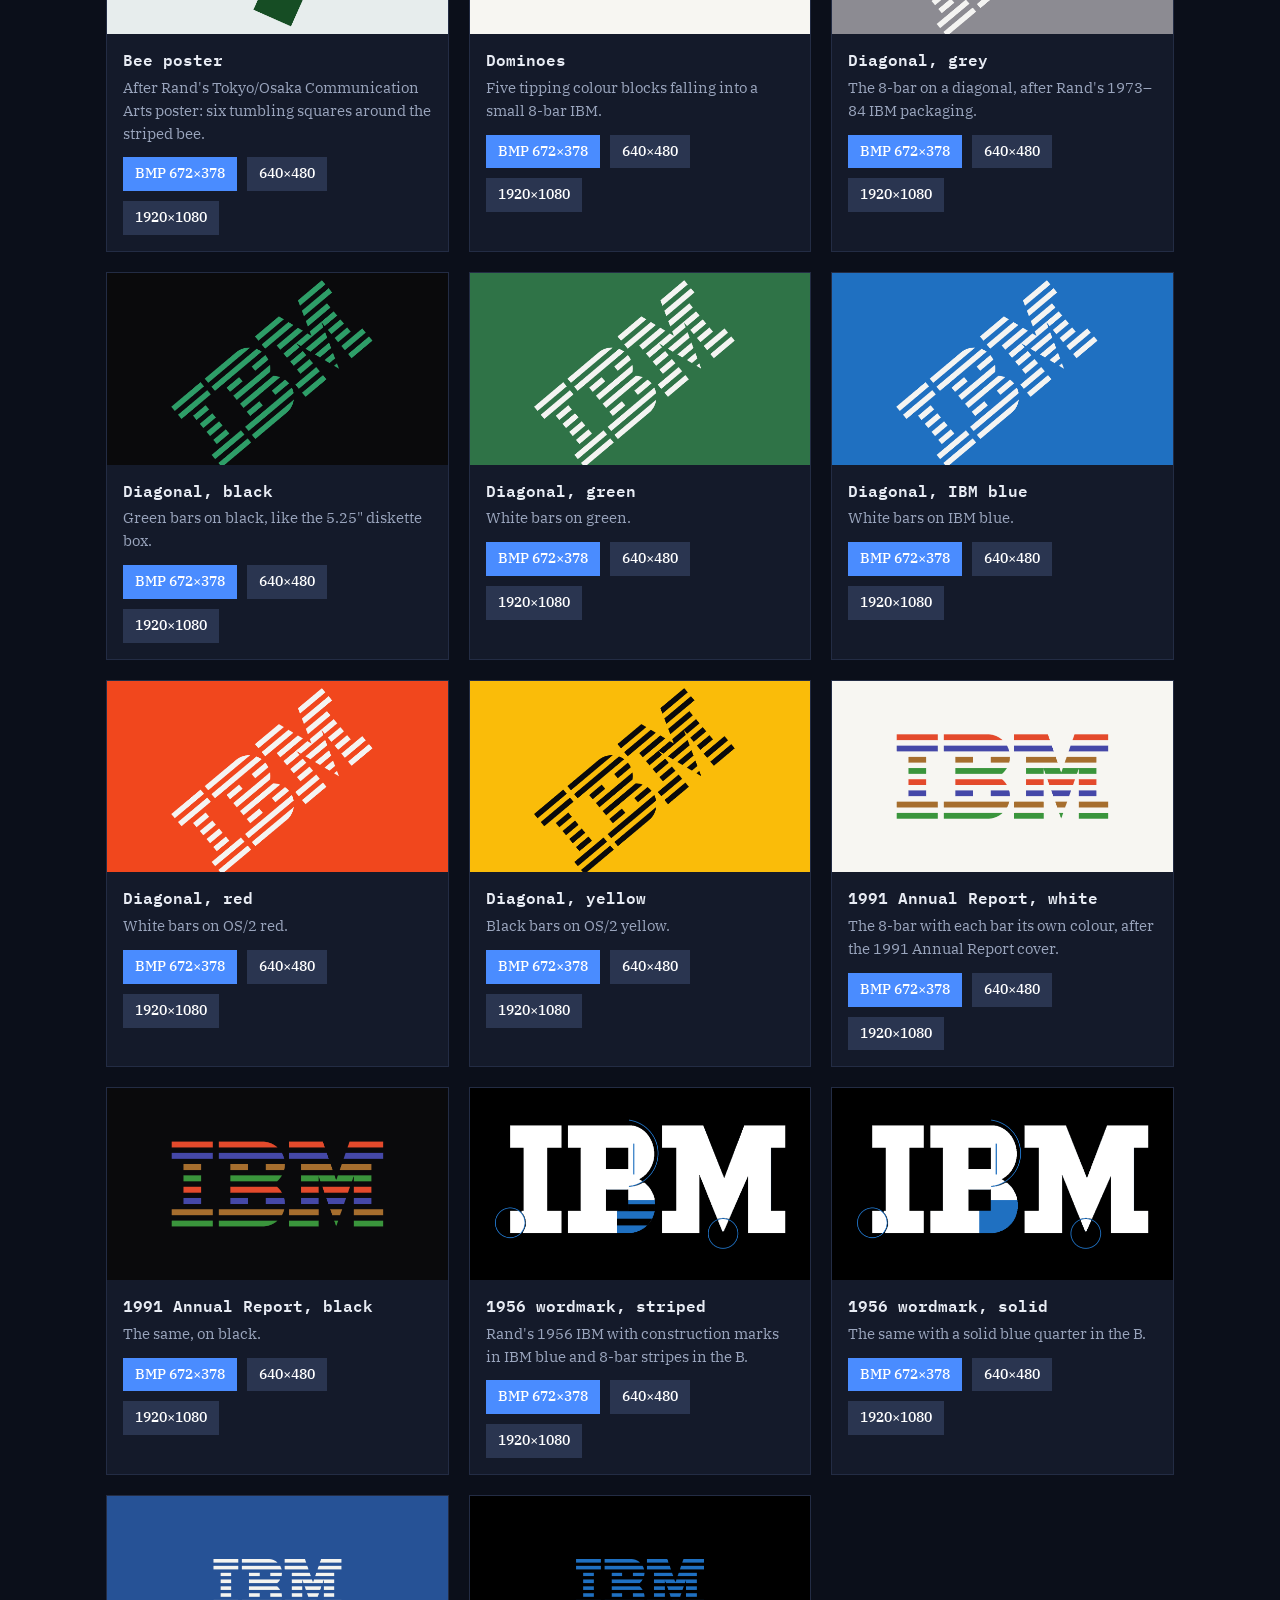
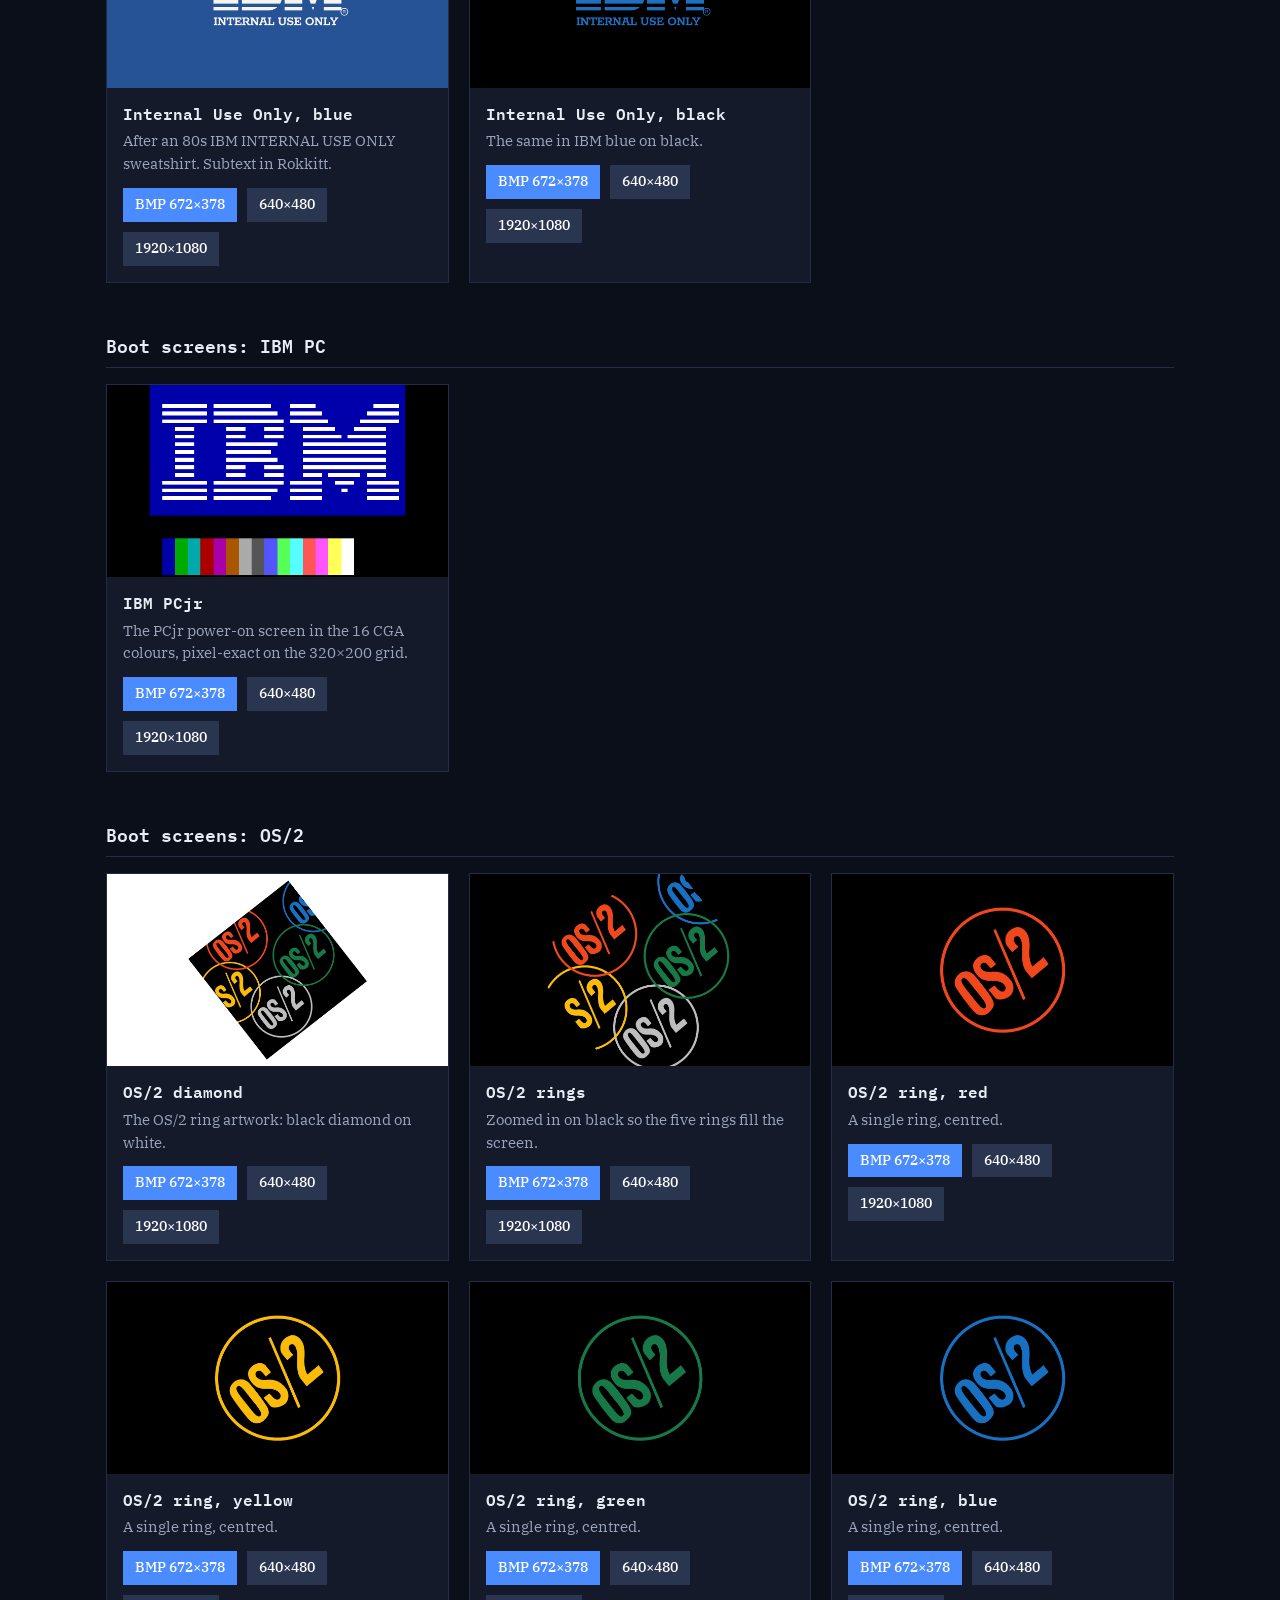
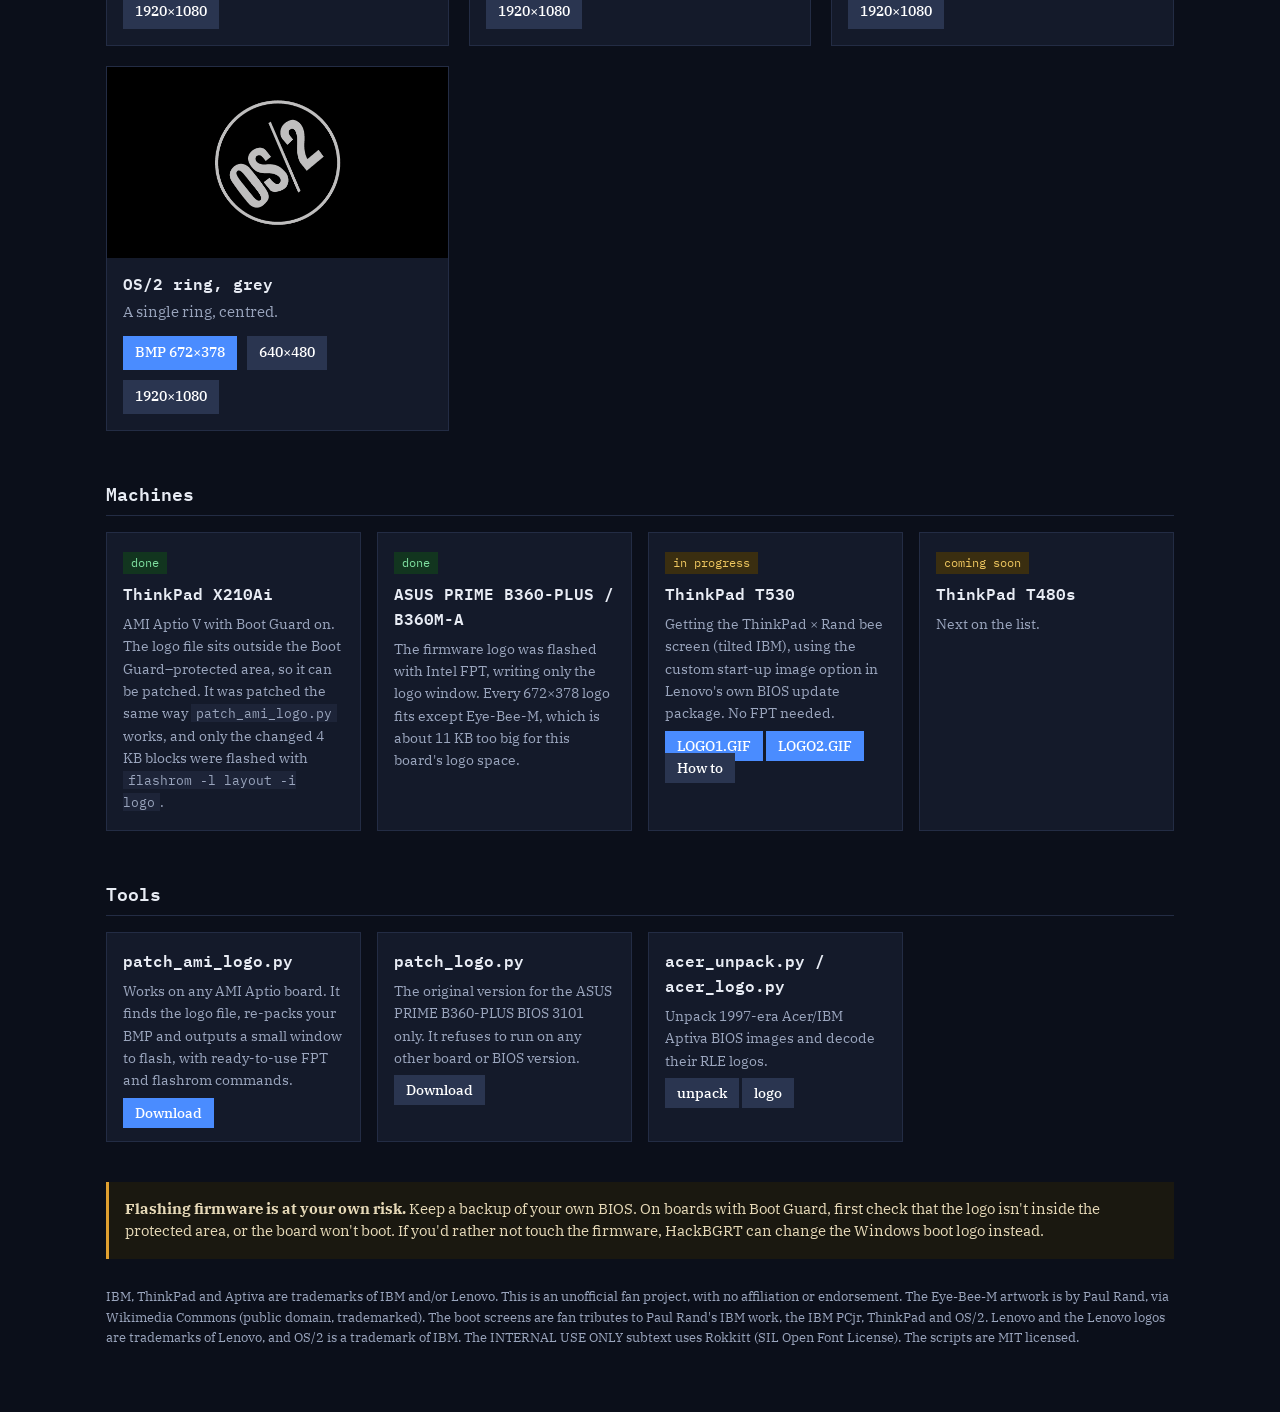
==== commit 866ab969: "Add ThinkPad T530 logo kit (LOGO1/LOGO2 GIFs under Lenovo's 30 KB limit)" ====
--- a/index.html
+++ b/index.html
@@ -262,7 +262,7 @@
   <div class="machines">
     <div class="machine"><span class="tag done">done</span><h3>ThinkPad X210Ai</h3><p>AMI Aptio V with Boot Guard on. The logo file sits outside the Boot Guard–protected area, so it can be patched. It was patched the same way <code>patch_ami_logo.py</code> works, and only the changed 4 KB blocks were flashed with <code>flashrom -l layout -i logo</code>.</p></div>
     <div class="machine"><span class="tag done">done</span><h3>ASUS PRIME B360-PLUS / B360M-A</h3><p>The firmware logo was flashed with Intel FPT, writing only the logo window. Every 672×378 logo fits except Eye-Bee-M, which is about 11 KB too big for this board's logo space.</p></div>
-    <div class="machine"><span class="tag soon">in progress</span><h3>ThinkPad T530</h3><p>Getting the ThinkPad × Rand bee screen (tilted IBM), using the custom start-up image option in Lenovo's own BIOS update package. No FPT needed.</p></div>
+    <div class="machine"><span class="tag soon">in progress</span><h3>ThinkPad T530</h3><p>Getting the ThinkPad × Rand bee screen (tilted IBM), using the custom start-up image option in Lenovo's own BIOS update package. No FPT needed.</p><p style="margin-top:10px"><a class="btn" href="logos/thinkpad-bee-ibm-tilted/t530/LOGO1.GIF" download>LOGO1.GIF</a> <a class="btn" href="logos/thinkpad-bee-ibm-tilted/t530/LOGO2.GIF" download>LOGO2.GIF</a> <a class="btn alt" href="logos/thinkpad-bee-ibm-tilted/t530/README.txt">How to</a></p></div>
     <div class="machine"><span class="tag soon">coming soon</span><h3>ThinkPad T480s</h3><p>Next on the list.</p></div>
   </div>
 
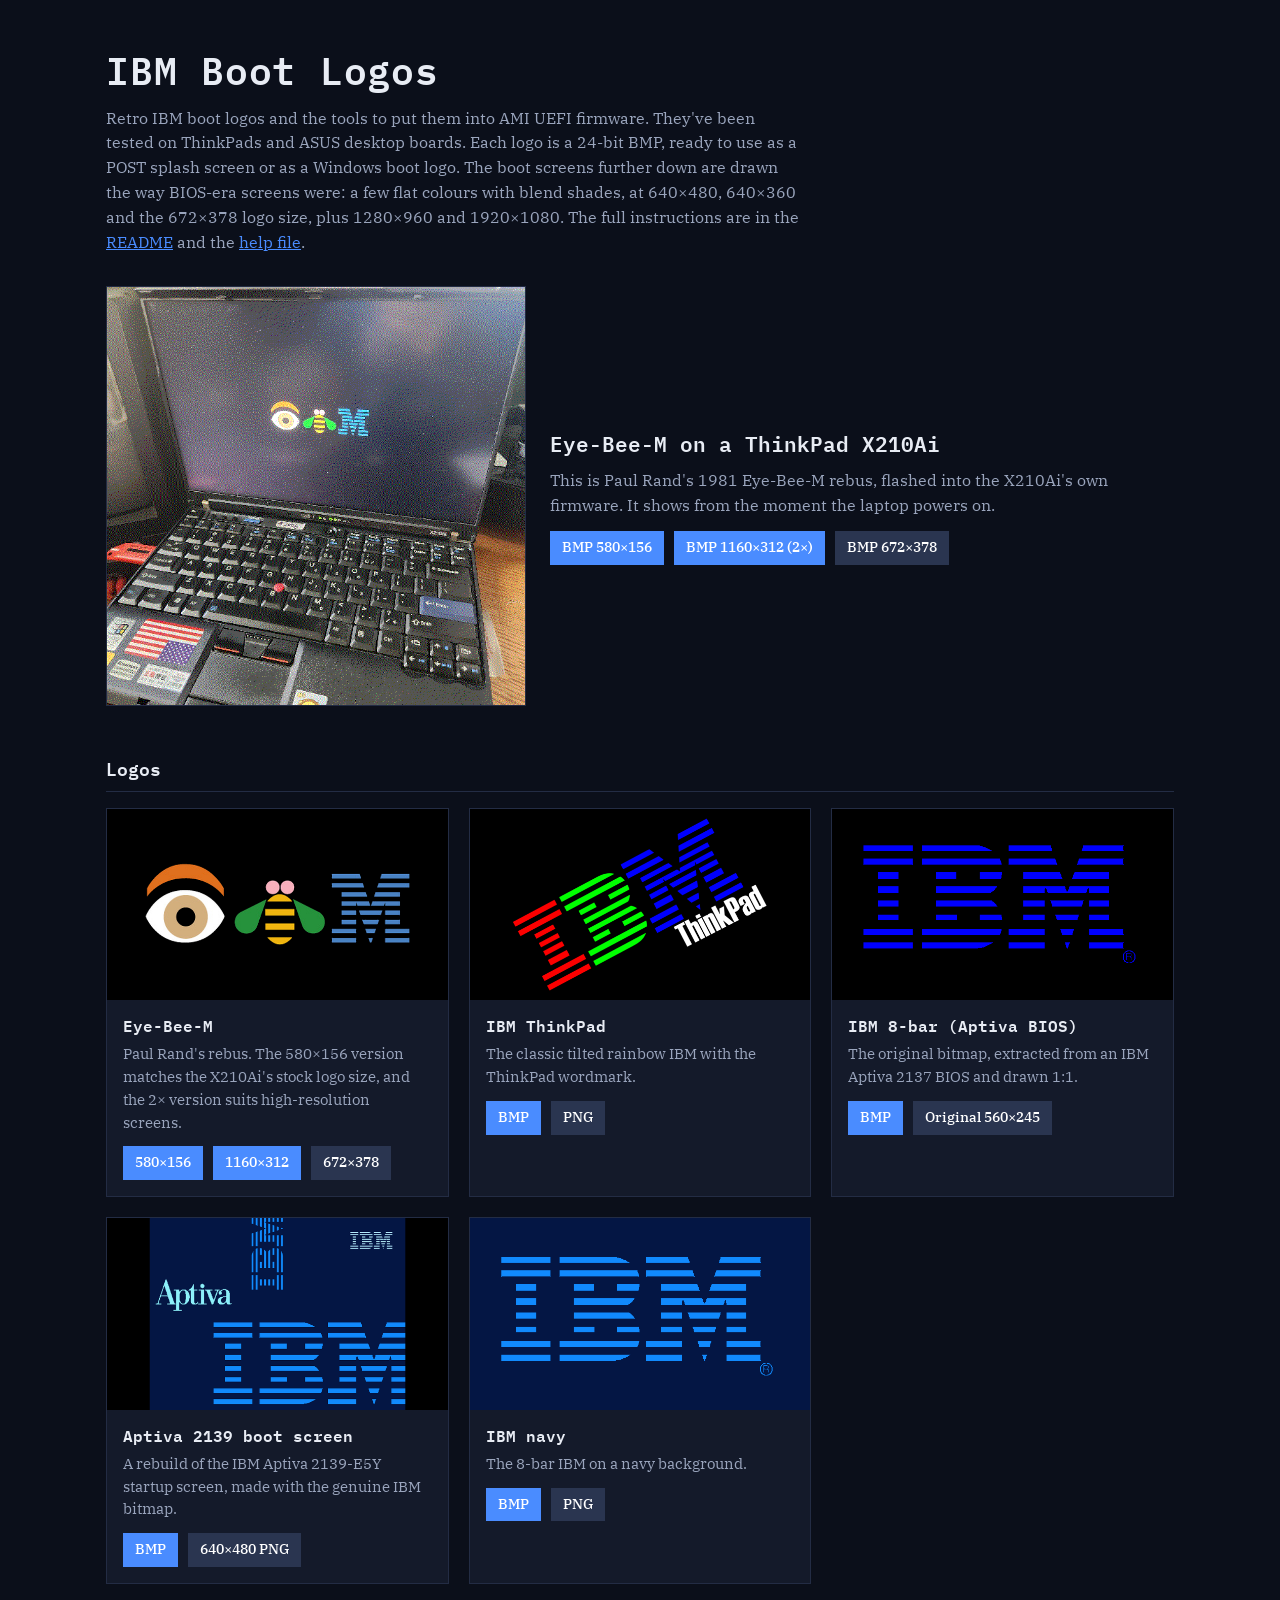
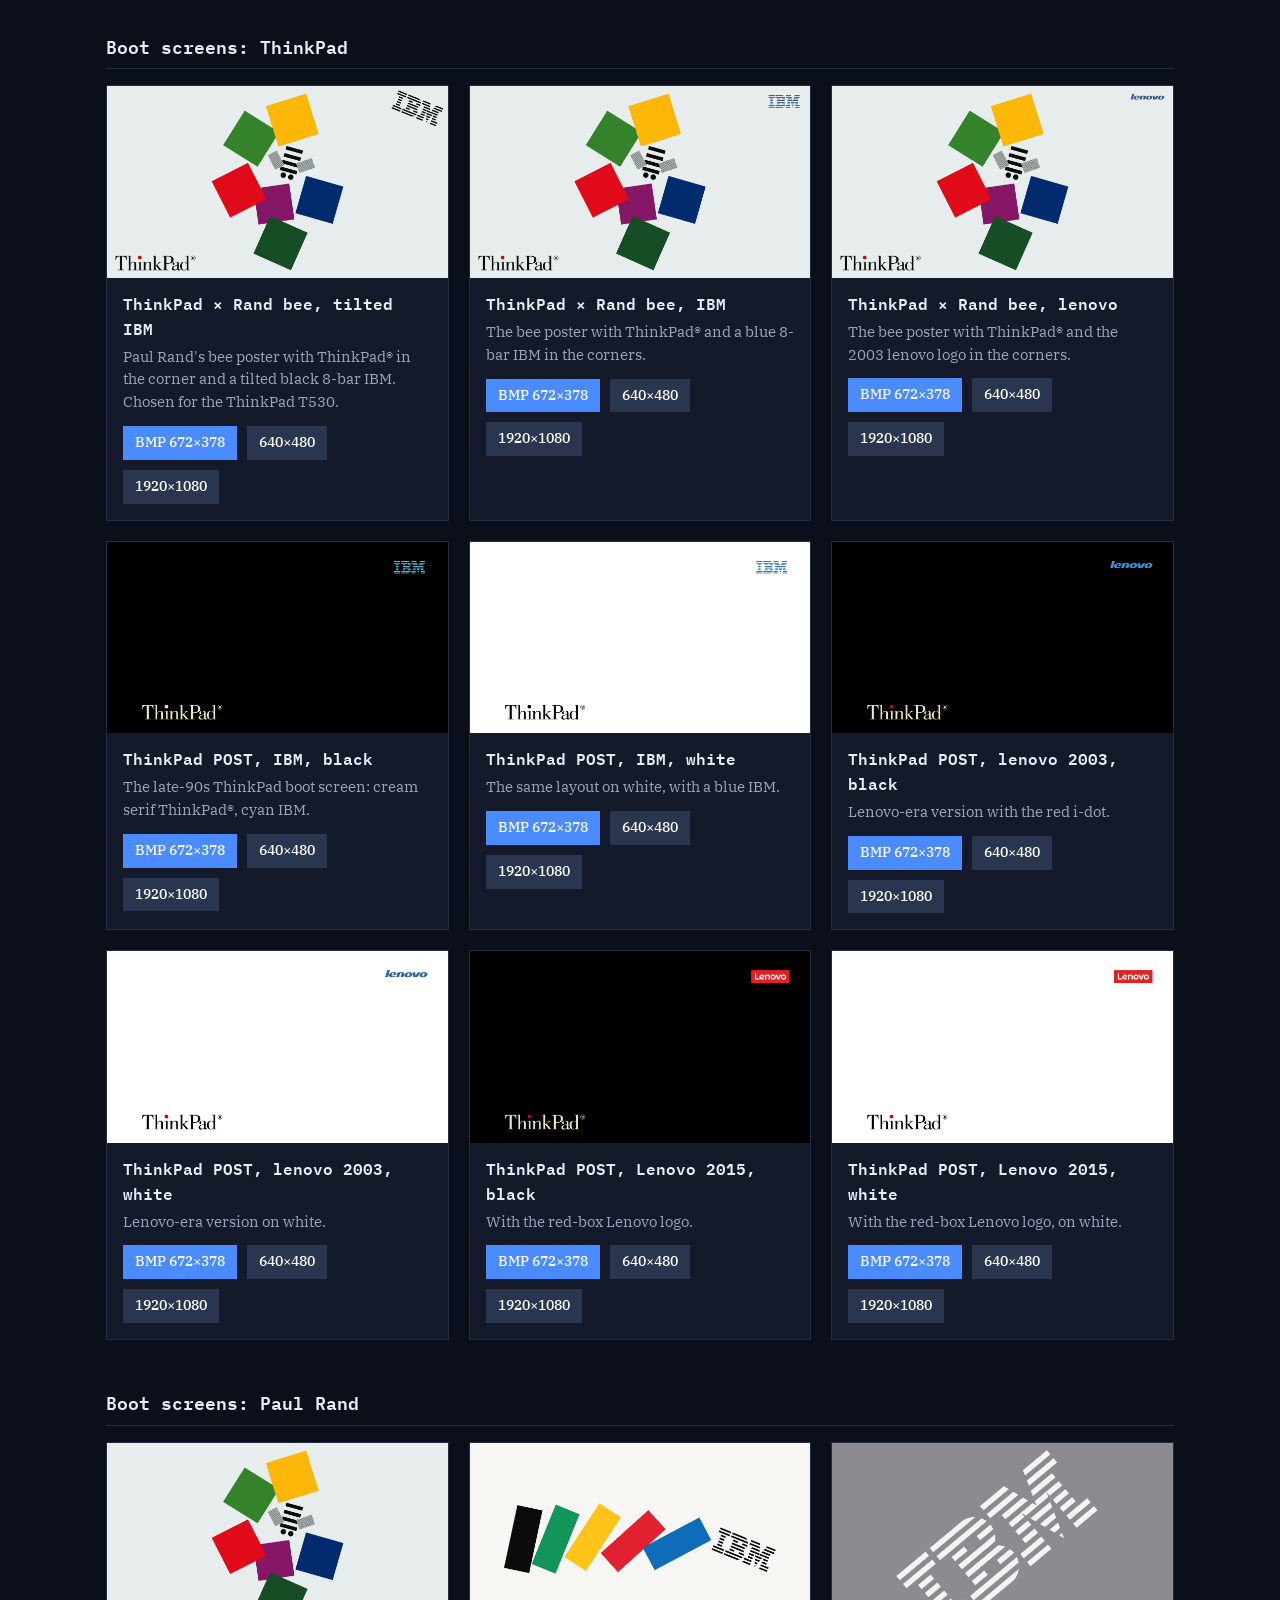
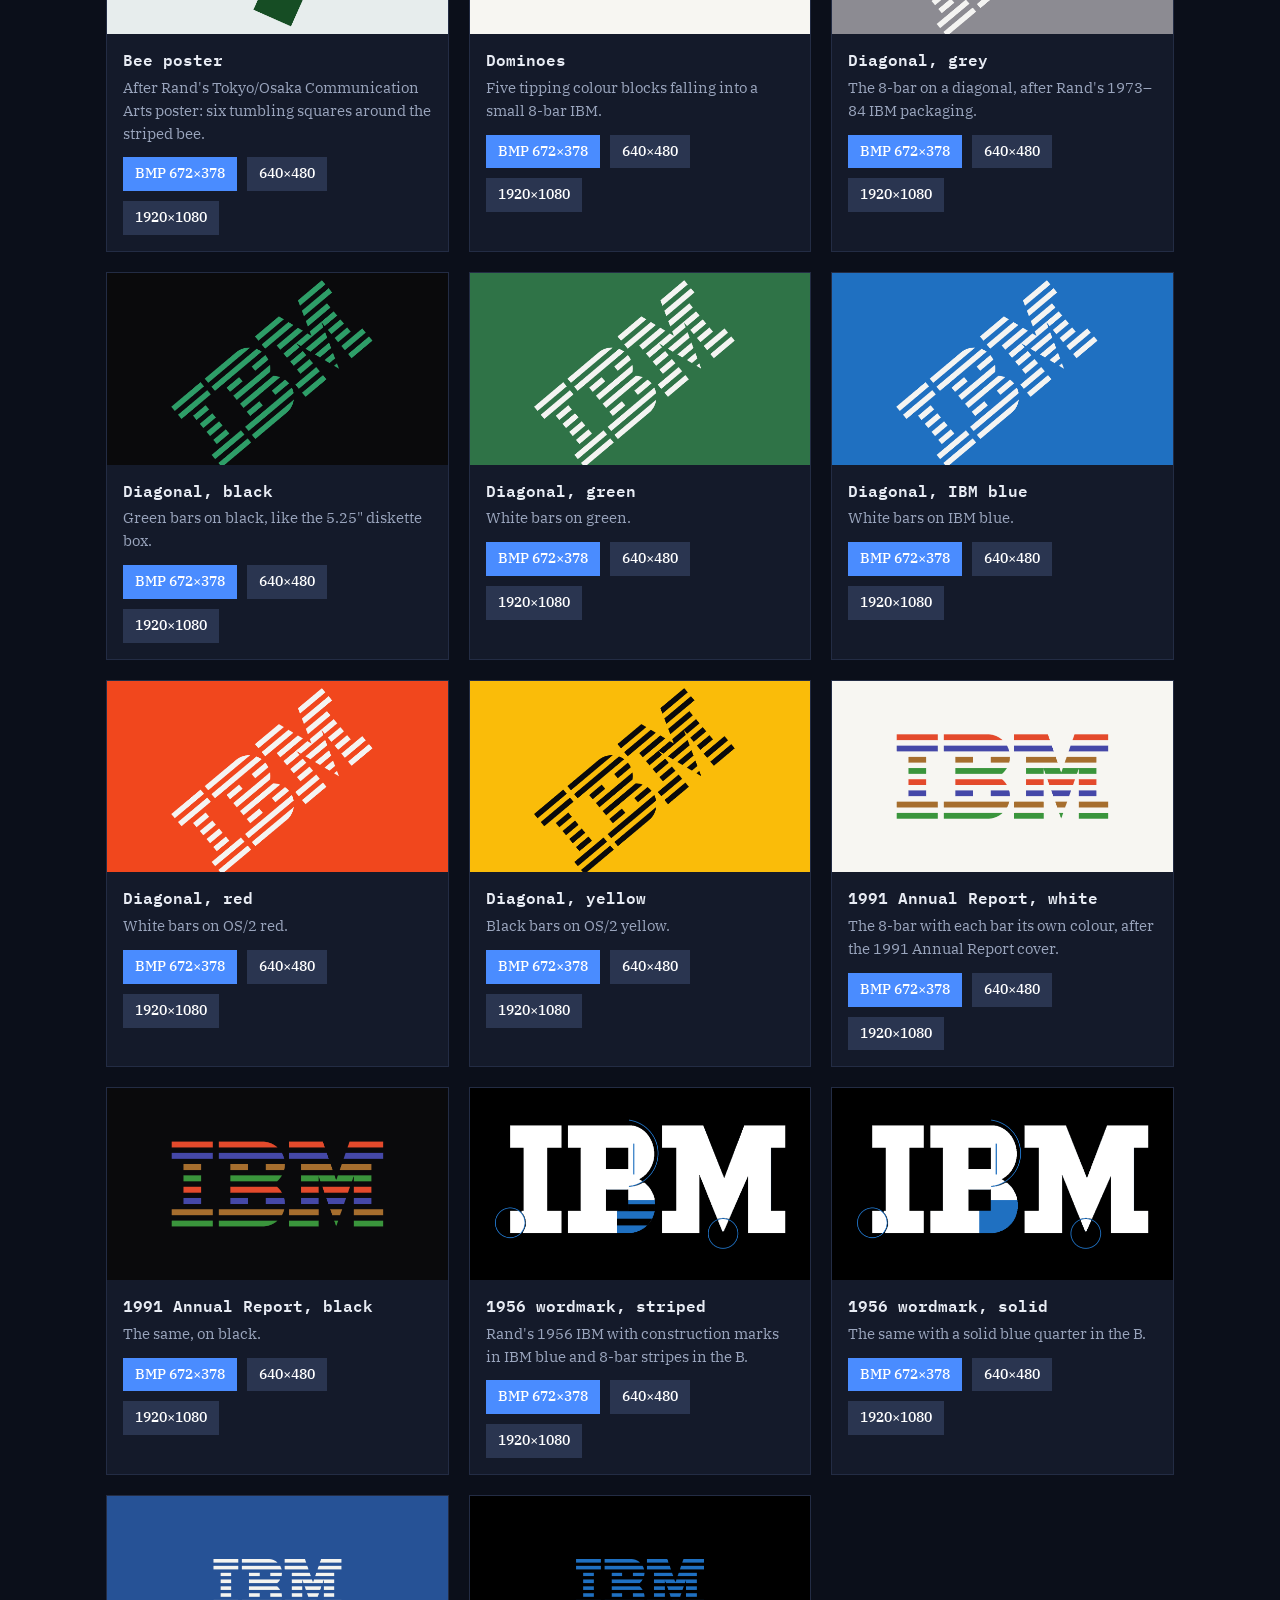
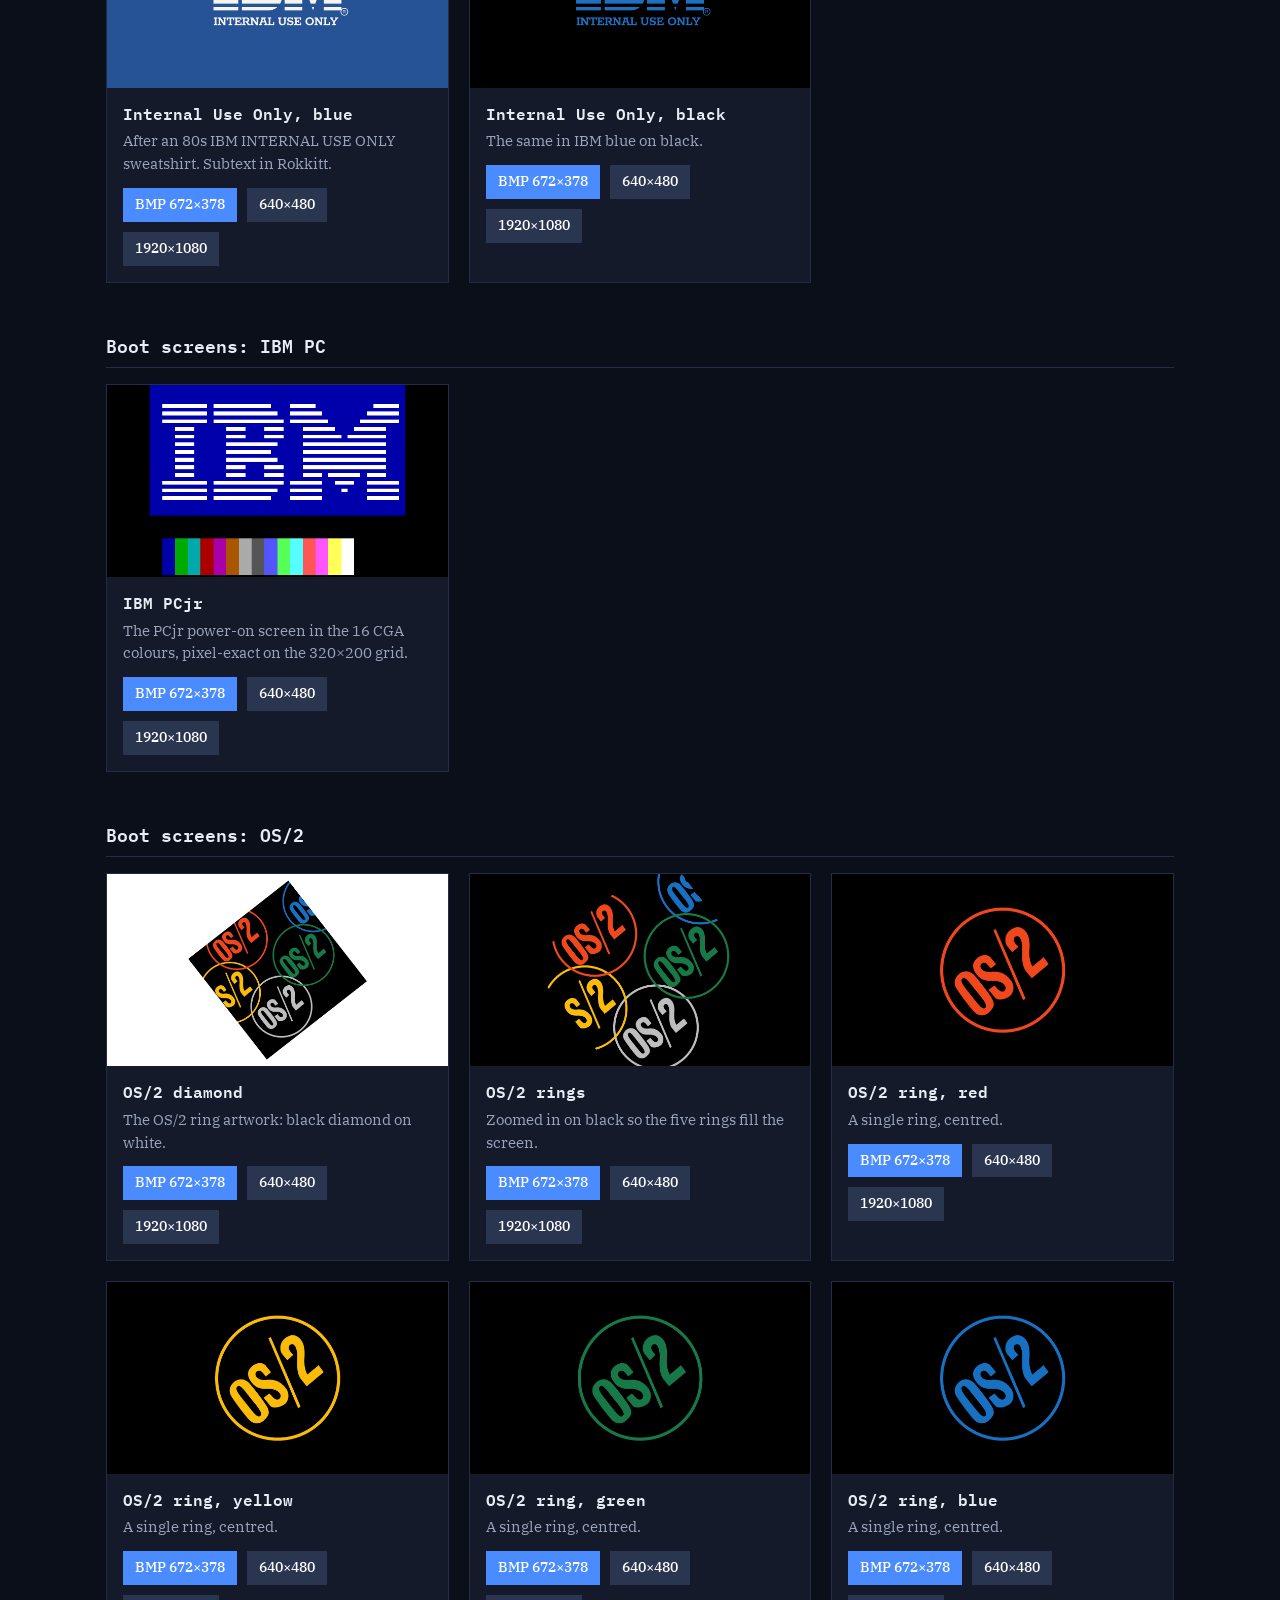
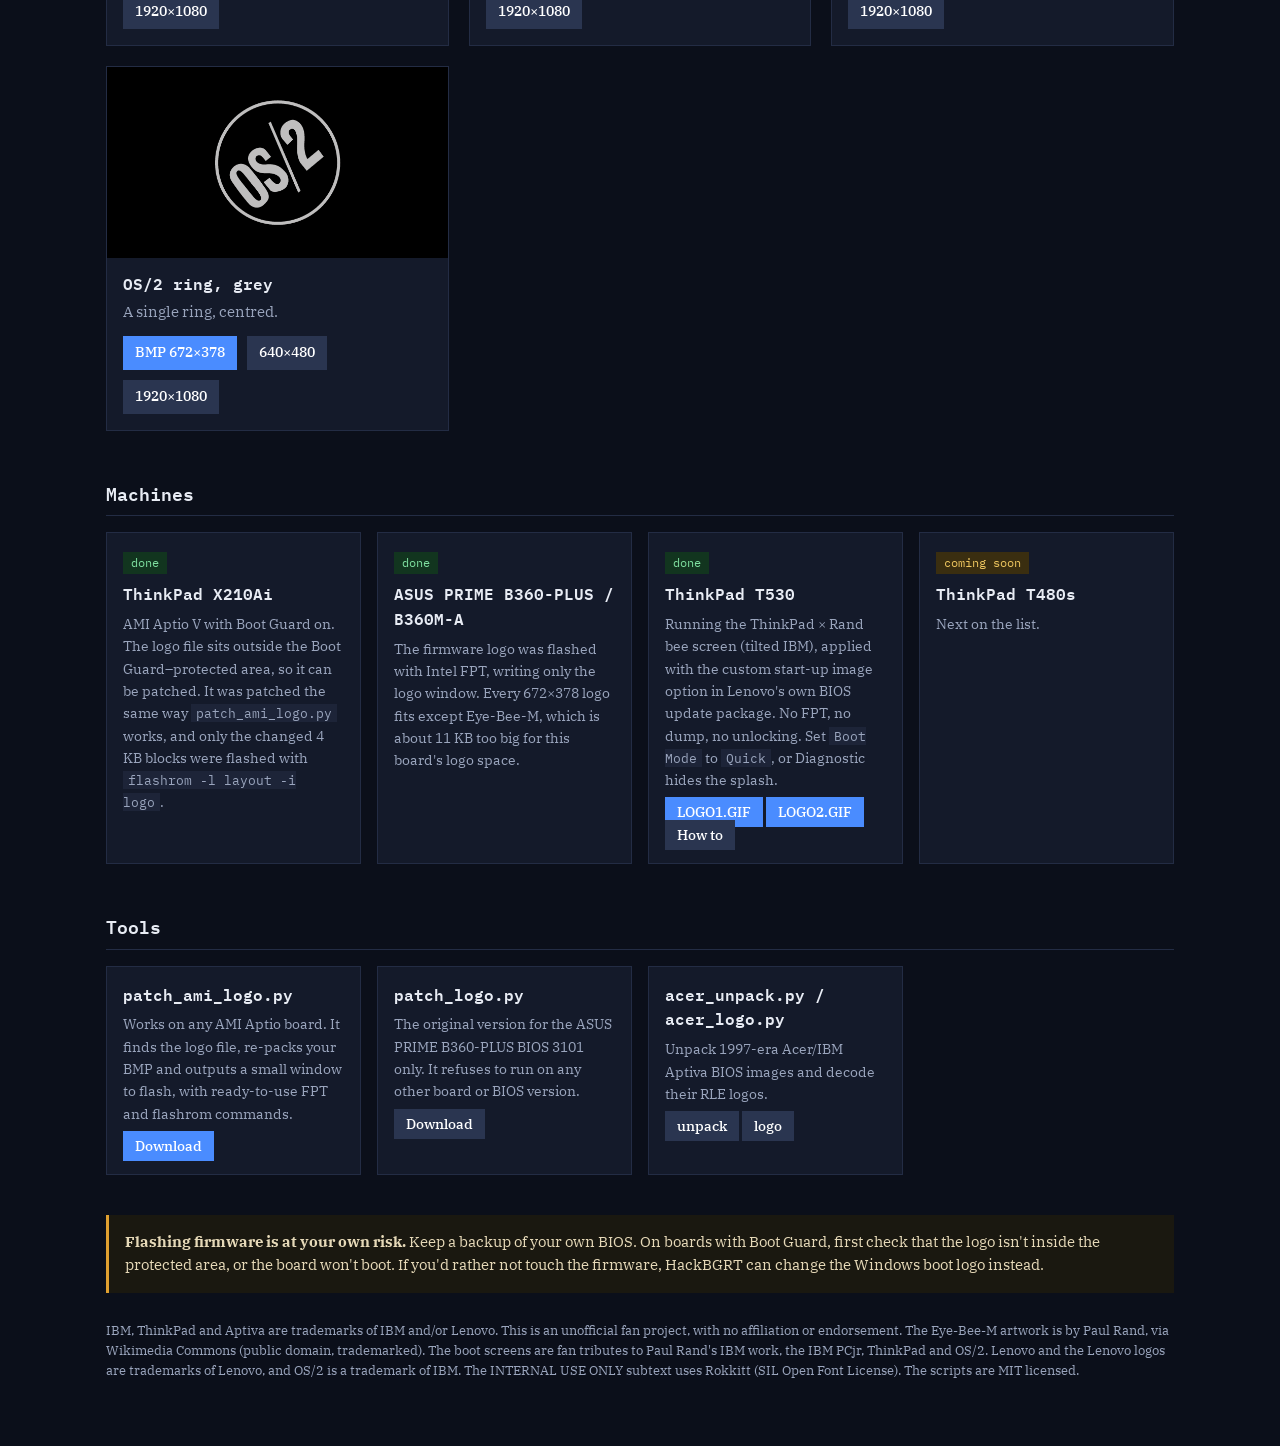
==== commit fb63b9e4: "Mark ThinkPad T530 done; document the Boot Mode and logo-slot traps The T530 now runs thinkpad-bee-i" ====
--- a/index.html
+++ b/index.html
@@ -262,7 +262,7 @@
   <div class="machines">
     <div class="machine"><span class="tag done">done</span><h3>ThinkPad X210Ai</h3><p>AMI Aptio V with Boot Guard on. The logo file sits outside the Boot Guard–protected area, so it can be patched. It was patched the same way <code>patch_ami_logo.py</code> works, and only the changed 4 KB blocks were flashed with <code>flashrom -l layout -i logo</code>.</p></div>
     <div class="machine"><span class="tag done">done</span><h3>ASUS PRIME B360-PLUS / B360M-A</h3><p>The firmware logo was flashed with Intel FPT, writing only the logo window. Every 672×378 logo fits except Eye-Bee-M, which is about 11 KB too big for this board's logo space.</p></div>
-    <div class="machine"><span class="tag soon">in progress</span><h3>ThinkPad T530</h3><p>Getting the ThinkPad × Rand bee screen (tilted IBM), using the custom start-up image option in Lenovo's own BIOS update package. No FPT needed.</p><p style="margin-top:10px"><a class="btn" href="logos/thinkpad-bee-ibm-tilted/t530/LOGO1.GIF" download>LOGO1.GIF</a> <a class="btn" href="logos/thinkpad-bee-ibm-tilted/t530/LOGO2.GIF" download>LOGO2.GIF</a> <a class="btn alt" href="logos/thinkpad-bee-ibm-tilted/t530/README.txt">How to</a></p></div>
+    <div class="machine"><span class="tag done">done</span><h3>ThinkPad T530</h3><p>Running the ThinkPad × Rand bee screen (tilted IBM), applied with the custom start-up image option in Lenovo's own BIOS update package. No FPT, no dump, no unlocking. Set <code>Boot Mode</code> to <code>Quick</code>, or Diagnostic hides the splash.</p><p style="margin-top:10px"><a class="btn" href="logos/thinkpad-bee-ibm-tilted/t530/LOGO1.GIF" download>LOGO1.GIF</a> <a class="btn" href="logos/thinkpad-bee-ibm-tilted/t530/LOGO2.GIF" download>LOGO2.GIF</a> <a class="btn alt" href="logos/thinkpad-bee-ibm-tilted/t530/README.txt">How to</a></p></div>
     <div class="machine"><span class="tag soon">coming soon</span><h3>ThinkPad T480s</h3><p>Next on the list.</p></div>
   </div>
 
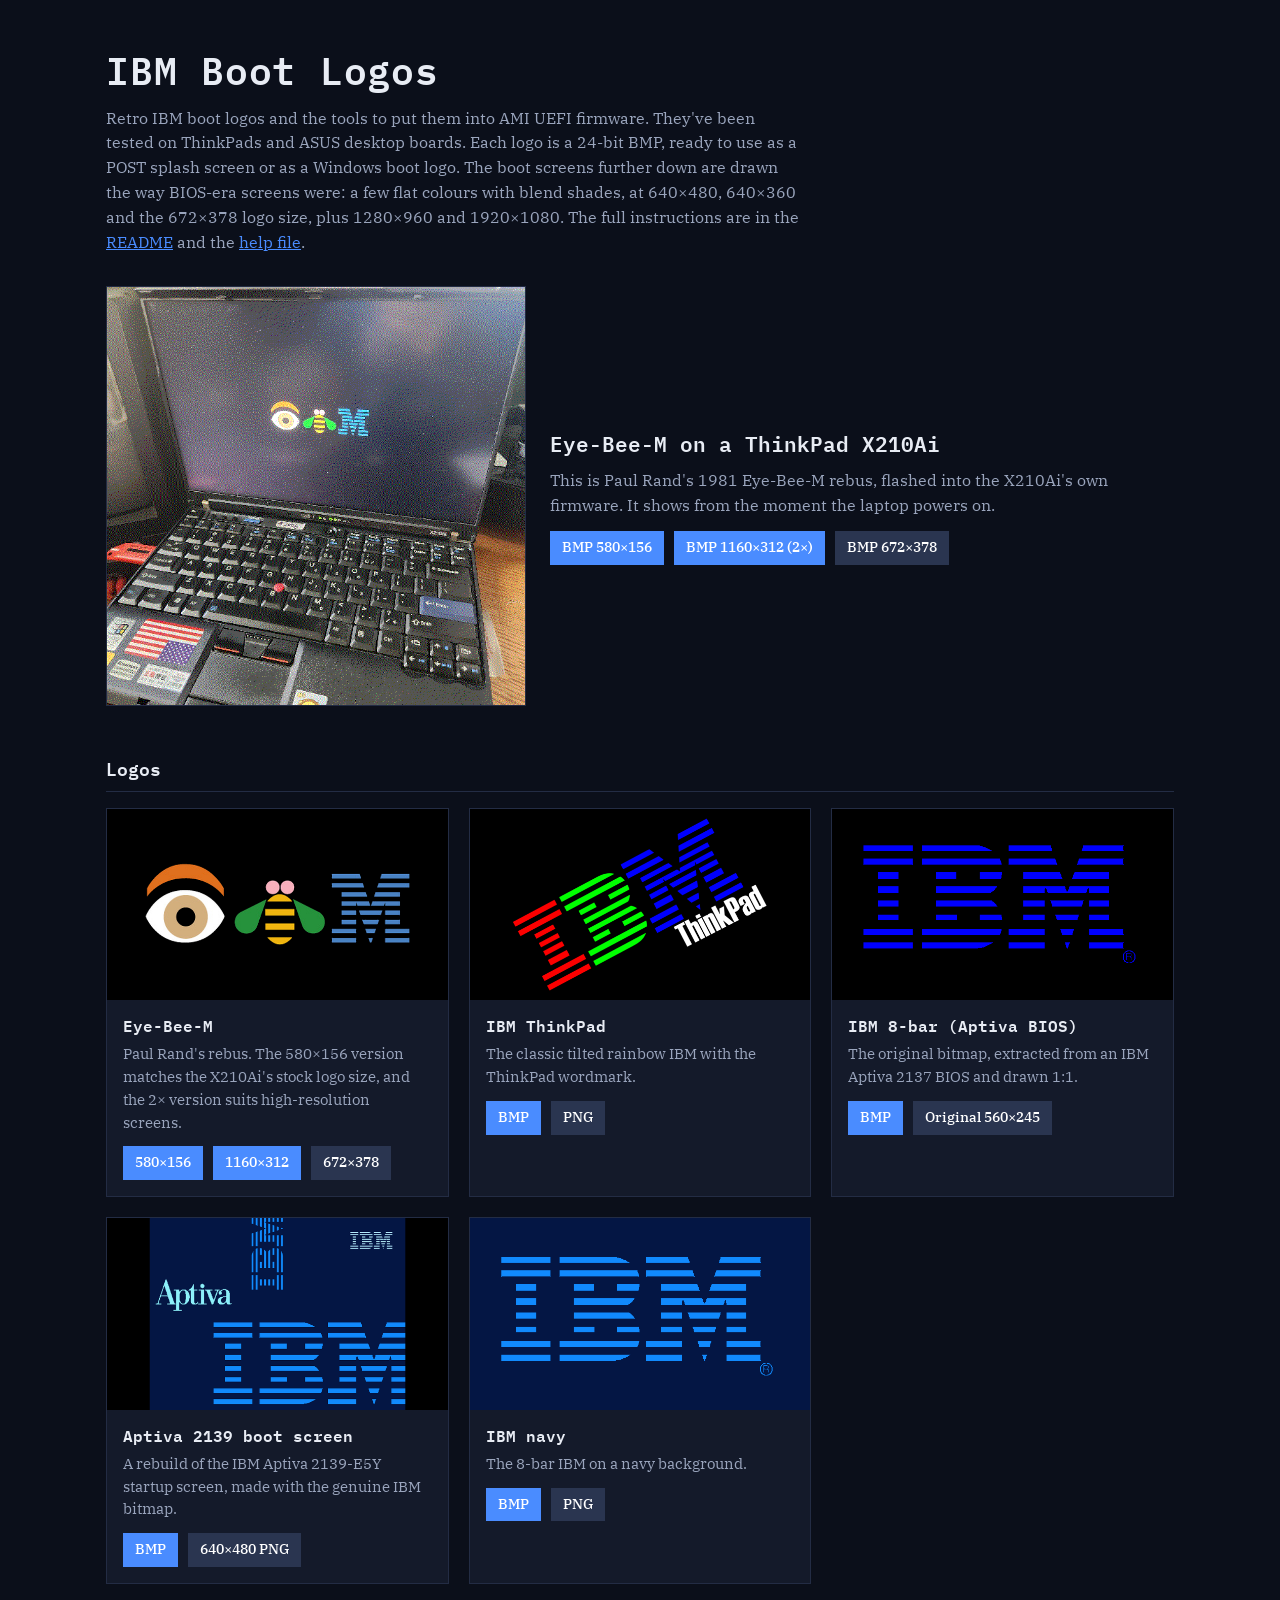
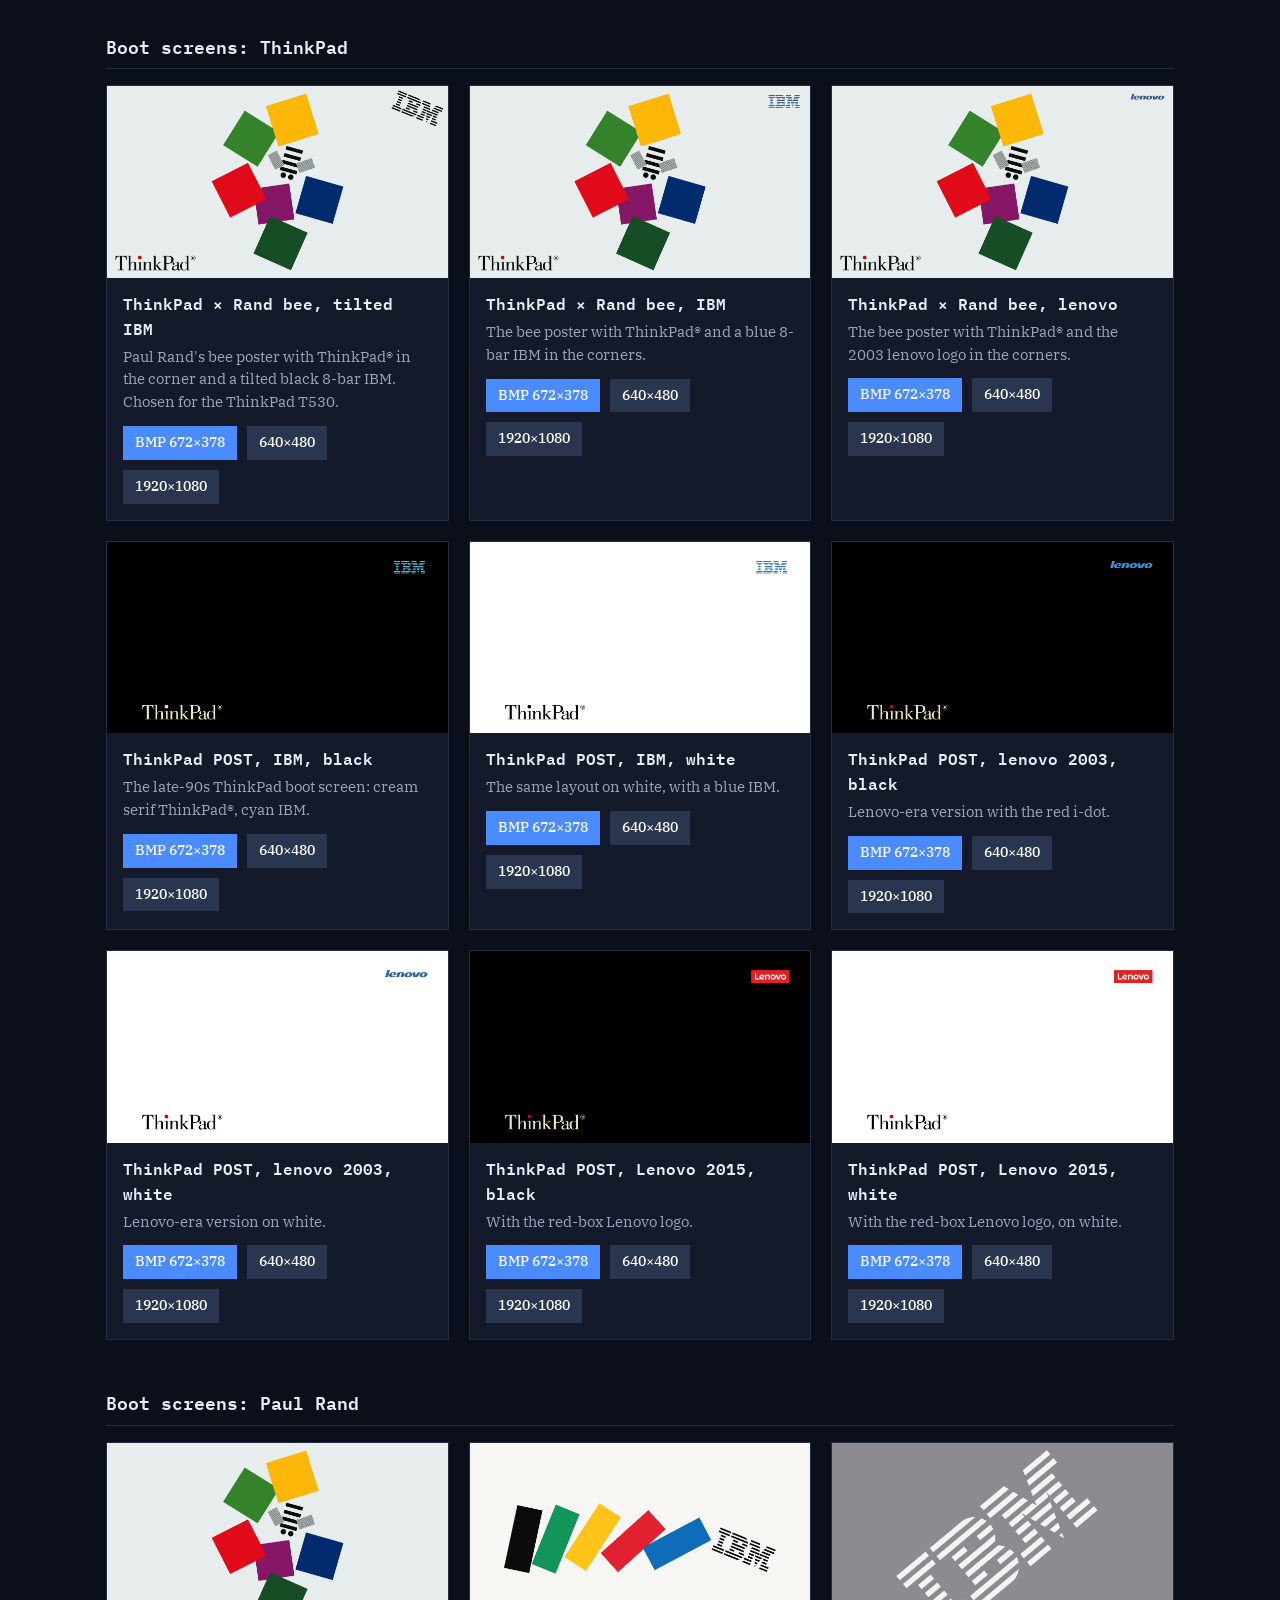
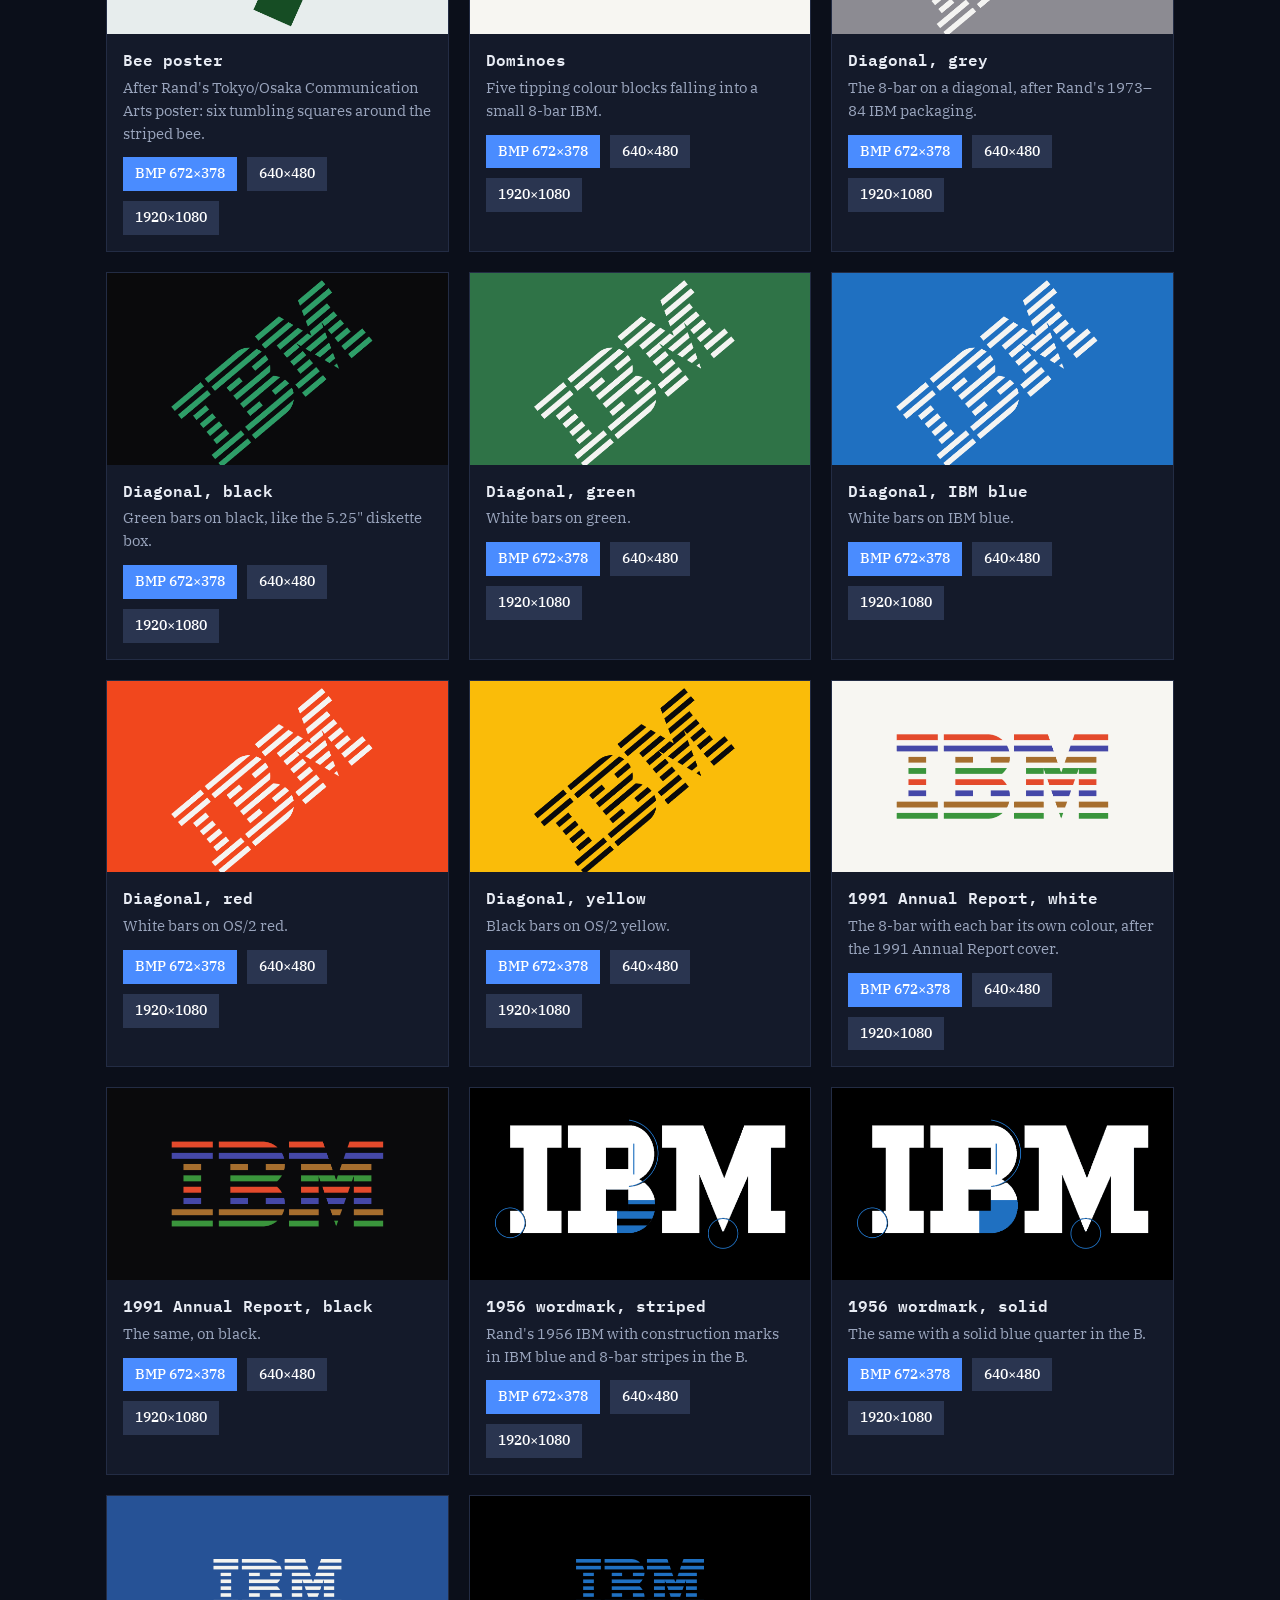
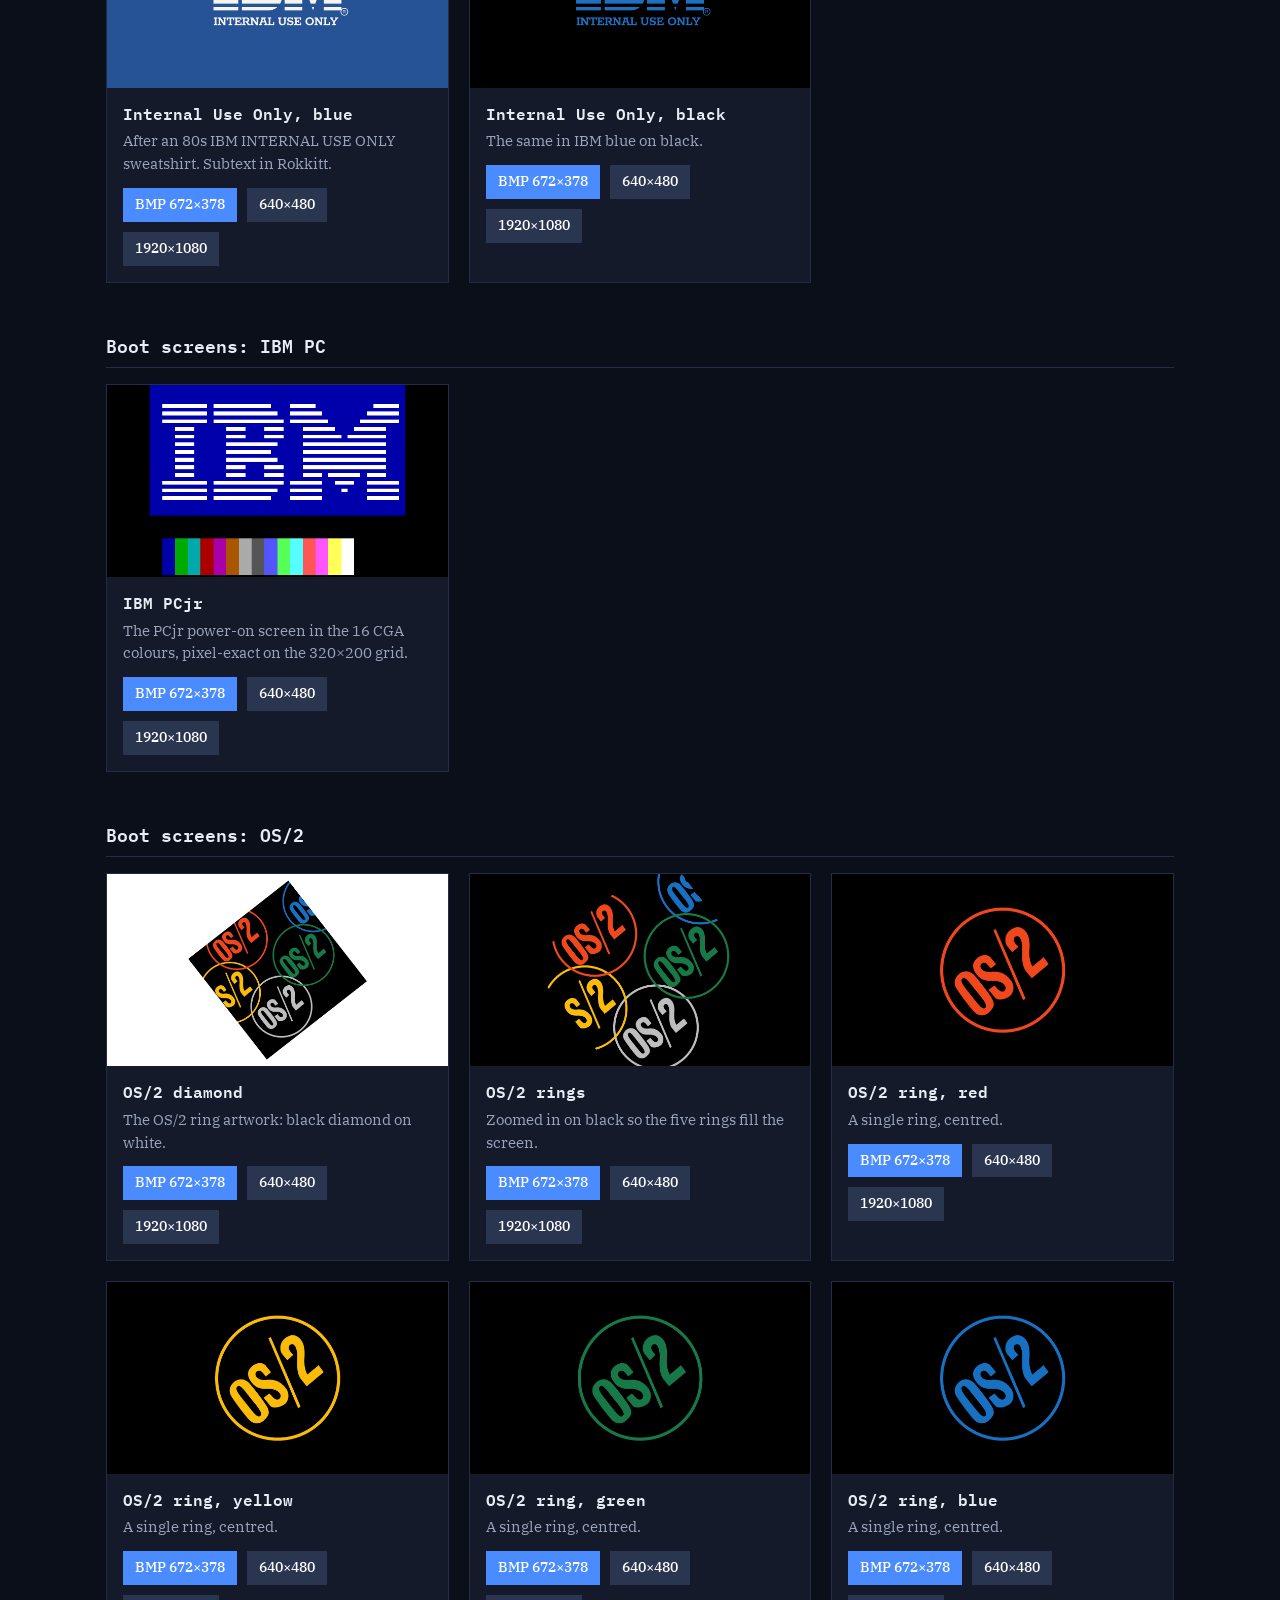
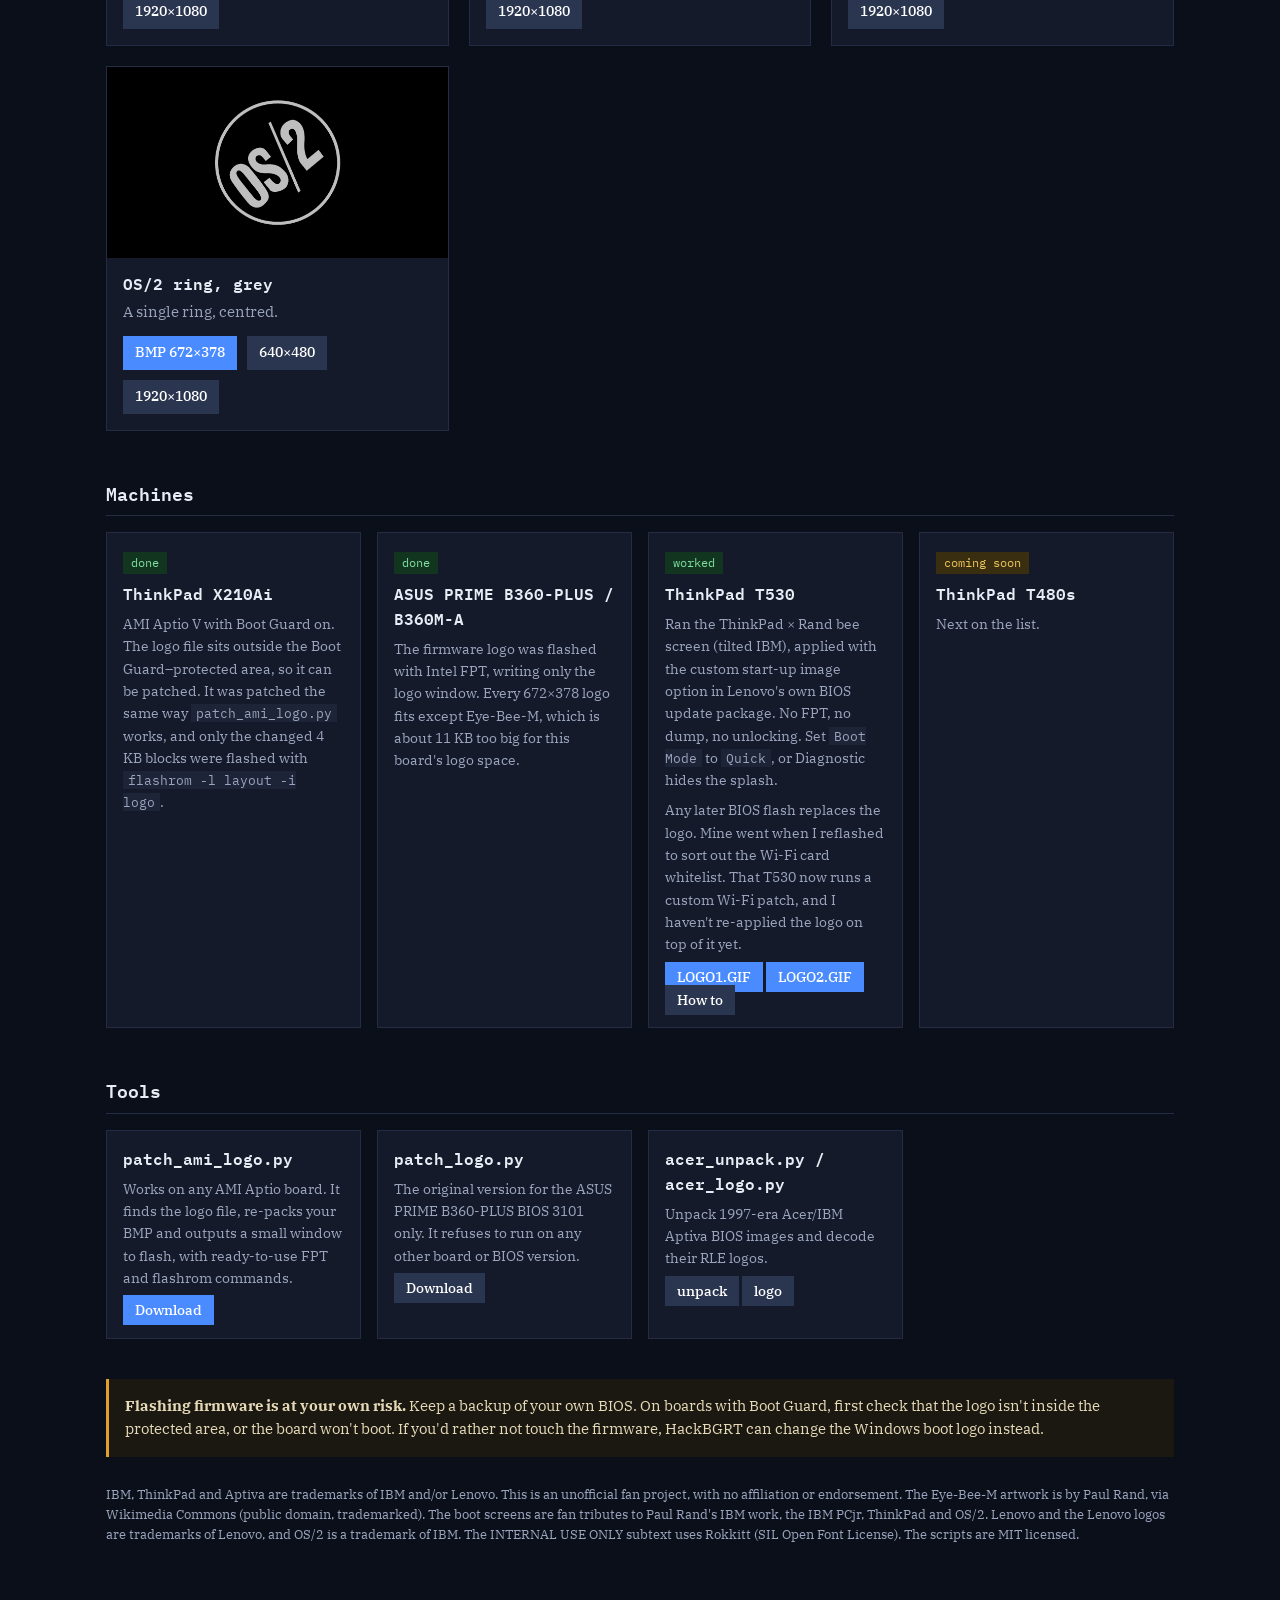
==== commit 547c6cb1: "T530: note that a later BIOS reflash removes the logo The logo ran on the T530, but reflashing to so" ====
--- a/index.html
+++ b/index.html
@@ -262,7 +262,7 @@
   <div class="machines">
     <div class="machine"><span class="tag done">done</span><h3>ThinkPad X210Ai</h3><p>AMI Aptio V with Boot Guard on. The logo file sits outside the Boot Guard–protected area, so it can be patched. It was patched the same way <code>patch_ami_logo.py</code> works, and only the changed 4 KB blocks were flashed with <code>flashrom -l layout -i logo</code>.</p></div>
     <div class="machine"><span class="tag done">done</span><h3>ASUS PRIME B360-PLUS / B360M-A</h3><p>The firmware logo was flashed with Intel FPT, writing only the logo window. Every 672×378 logo fits except Eye-Bee-M, which is about 11 KB too big for this board's logo space.</p></div>
-    <div class="machine"><span class="tag done">done</span><h3>ThinkPad T530</h3><p>Running the ThinkPad × Rand bee screen (tilted IBM), applied with the custom start-up image option in Lenovo's own BIOS update package. No FPT, no dump, no unlocking. Set <code>Boot Mode</code> to <code>Quick</code>, or Diagnostic hides the splash.</p><p style="margin-top:10px"><a class="btn" href="logos/thinkpad-bee-ibm-tilted/t530/LOGO1.GIF" download>LOGO1.GIF</a> <a class="btn" href="logos/thinkpad-bee-ibm-tilted/t530/LOGO2.GIF" download>LOGO2.GIF</a> <a class="btn alt" href="logos/thinkpad-bee-ibm-tilted/t530/README.txt">How to</a></p></div>
+    <div class="machine"><span class="tag done">worked</span><h3>ThinkPad T530</h3><p>Ran the ThinkPad × Rand bee screen (tilted IBM), applied with the custom start-up image option in Lenovo's own BIOS update package. No FPT, no dump, no unlocking. Set <code>Boot Mode</code> to <code>Quick</code>, or Diagnostic hides the splash.</p><p style="margin-top:8px">Any later BIOS flash replaces the logo. Mine went when I reflashed to sort out the Wi-Fi card whitelist. That T530 now runs a custom Wi-Fi patch, and I haven't re-applied the logo on top of it yet.</p><p style="margin-top:10px"><a class="btn" href="logos/thinkpad-bee-ibm-tilted/t530/LOGO1.GIF" download>LOGO1.GIF</a> <a class="btn" href="logos/thinkpad-bee-ibm-tilted/t530/LOGO2.GIF" download>LOGO2.GIF</a> <a class="btn alt" href="logos/thinkpad-bee-ibm-tilted/t530/README.txt">How to</a></p></div>
     <div class="machine"><span class="tag soon">coming soon</span><h3>ThinkPad T480s</h3><p>Next on the list.</p></div>
   </div>
 
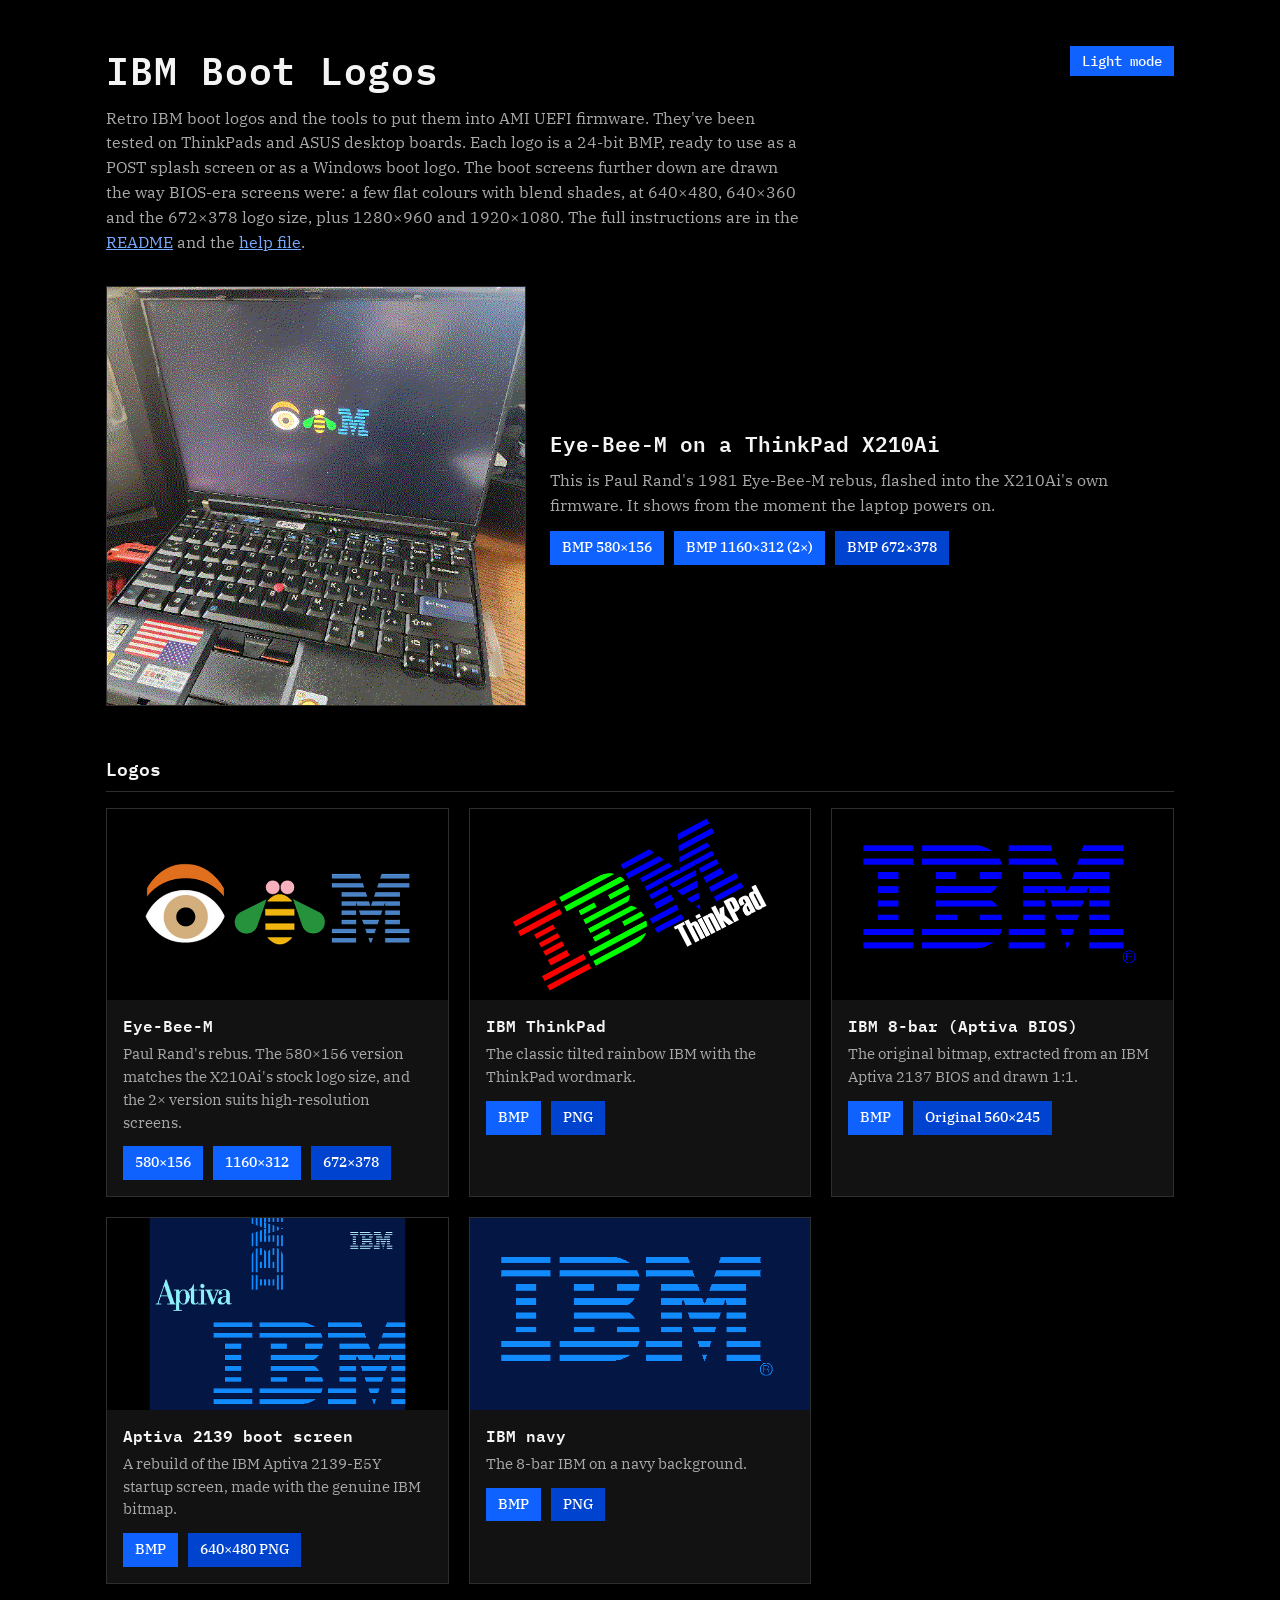
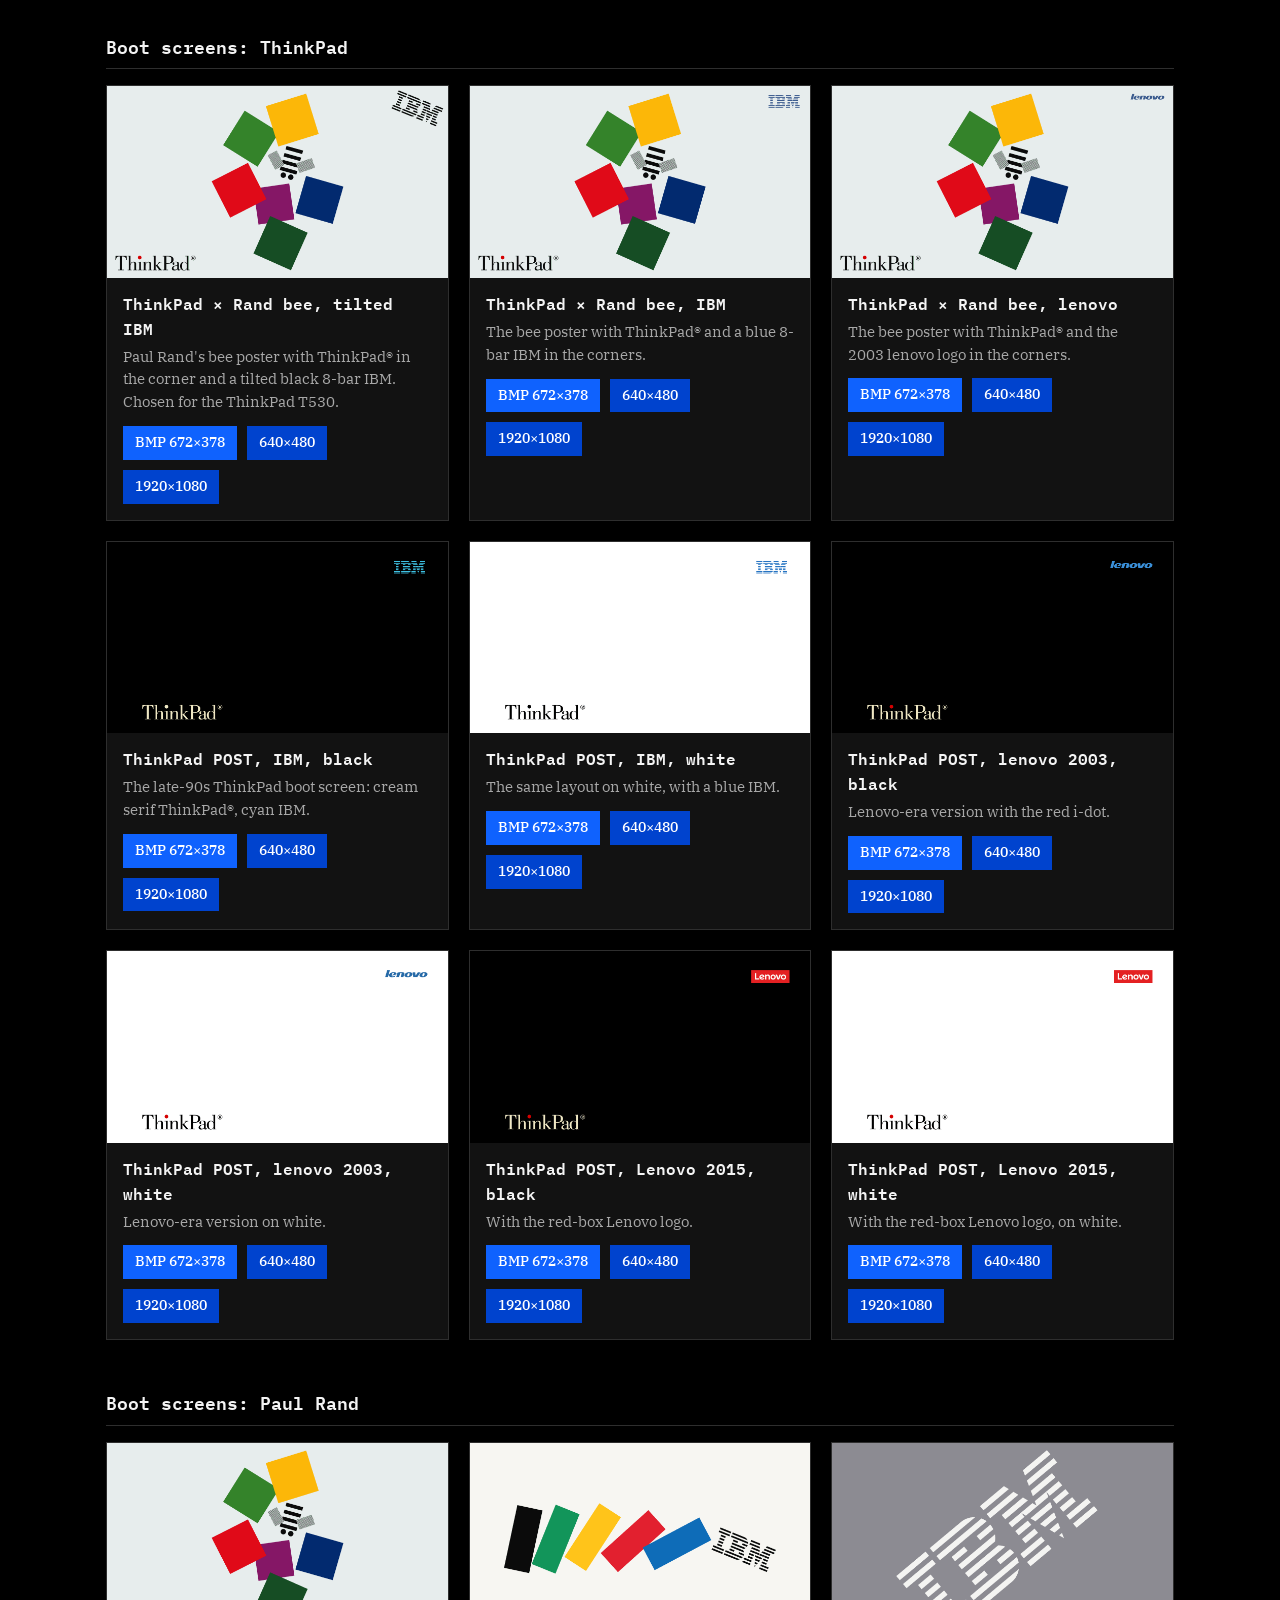
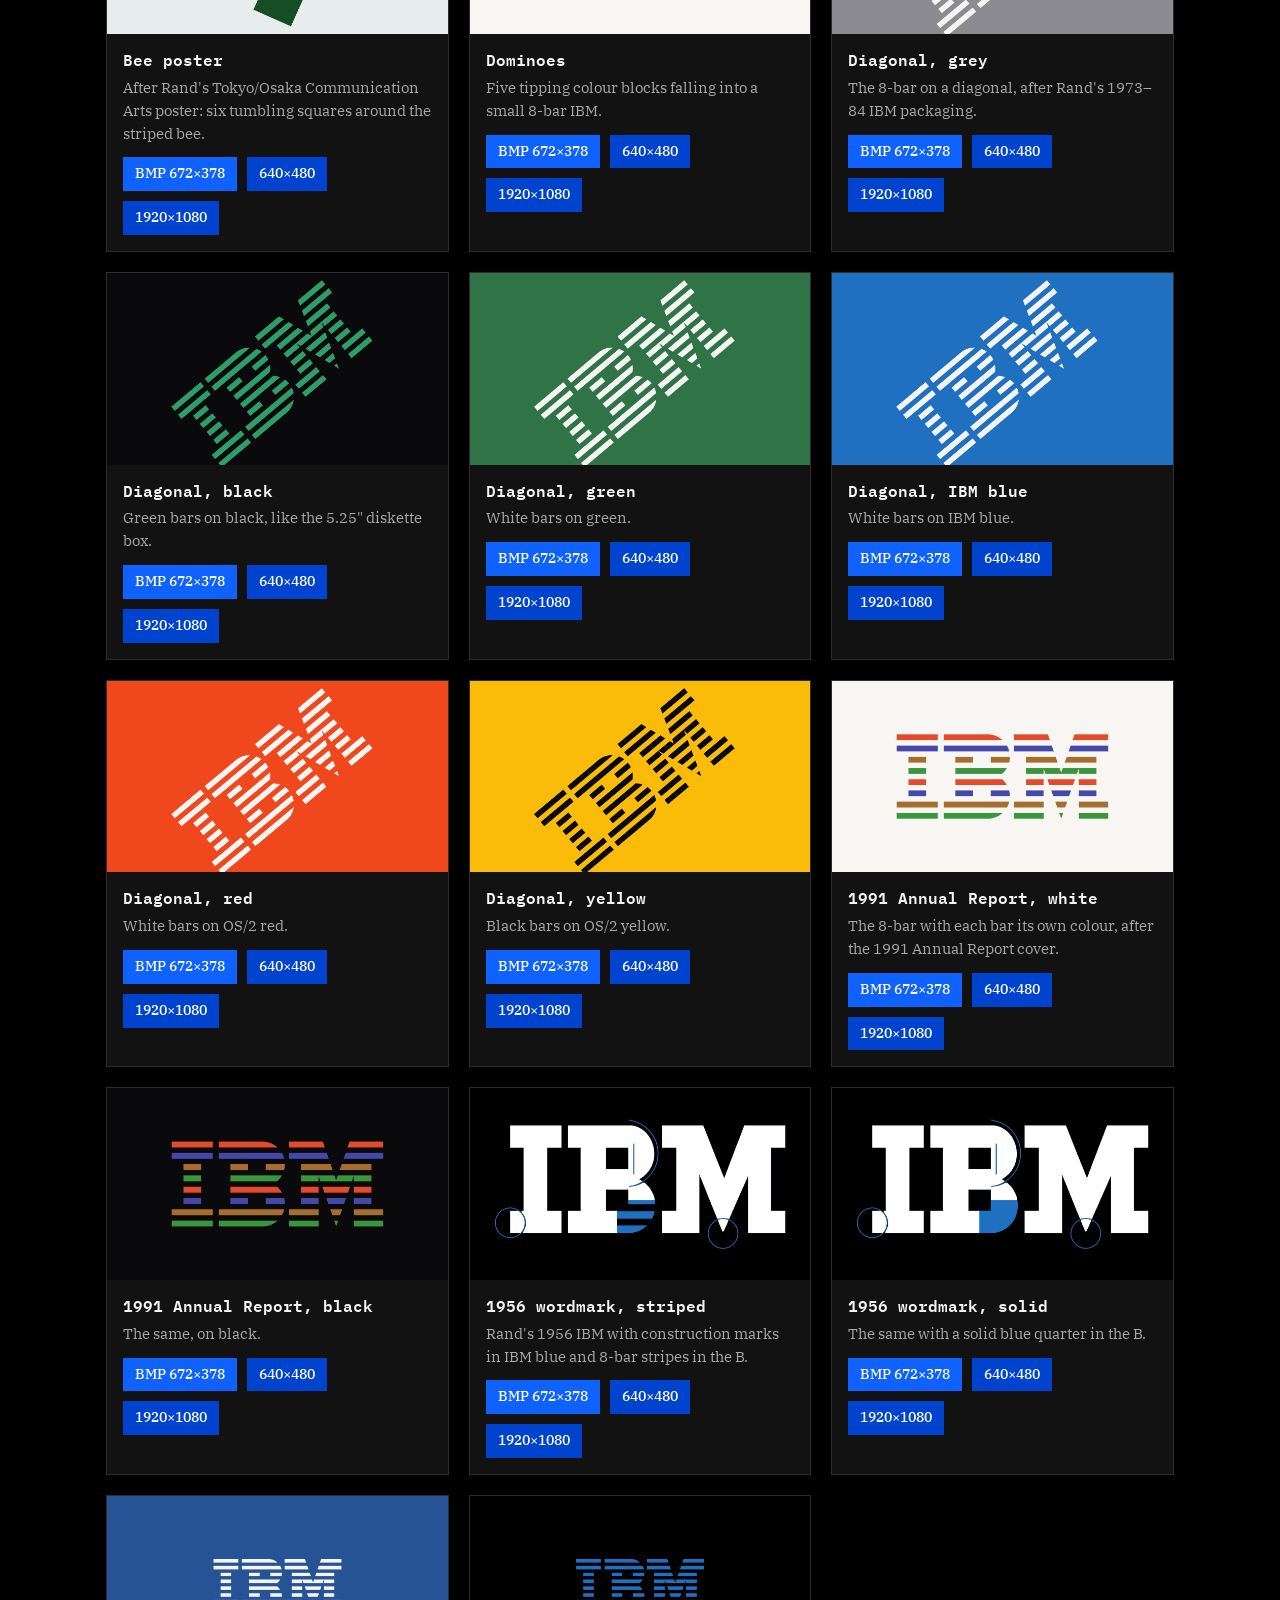
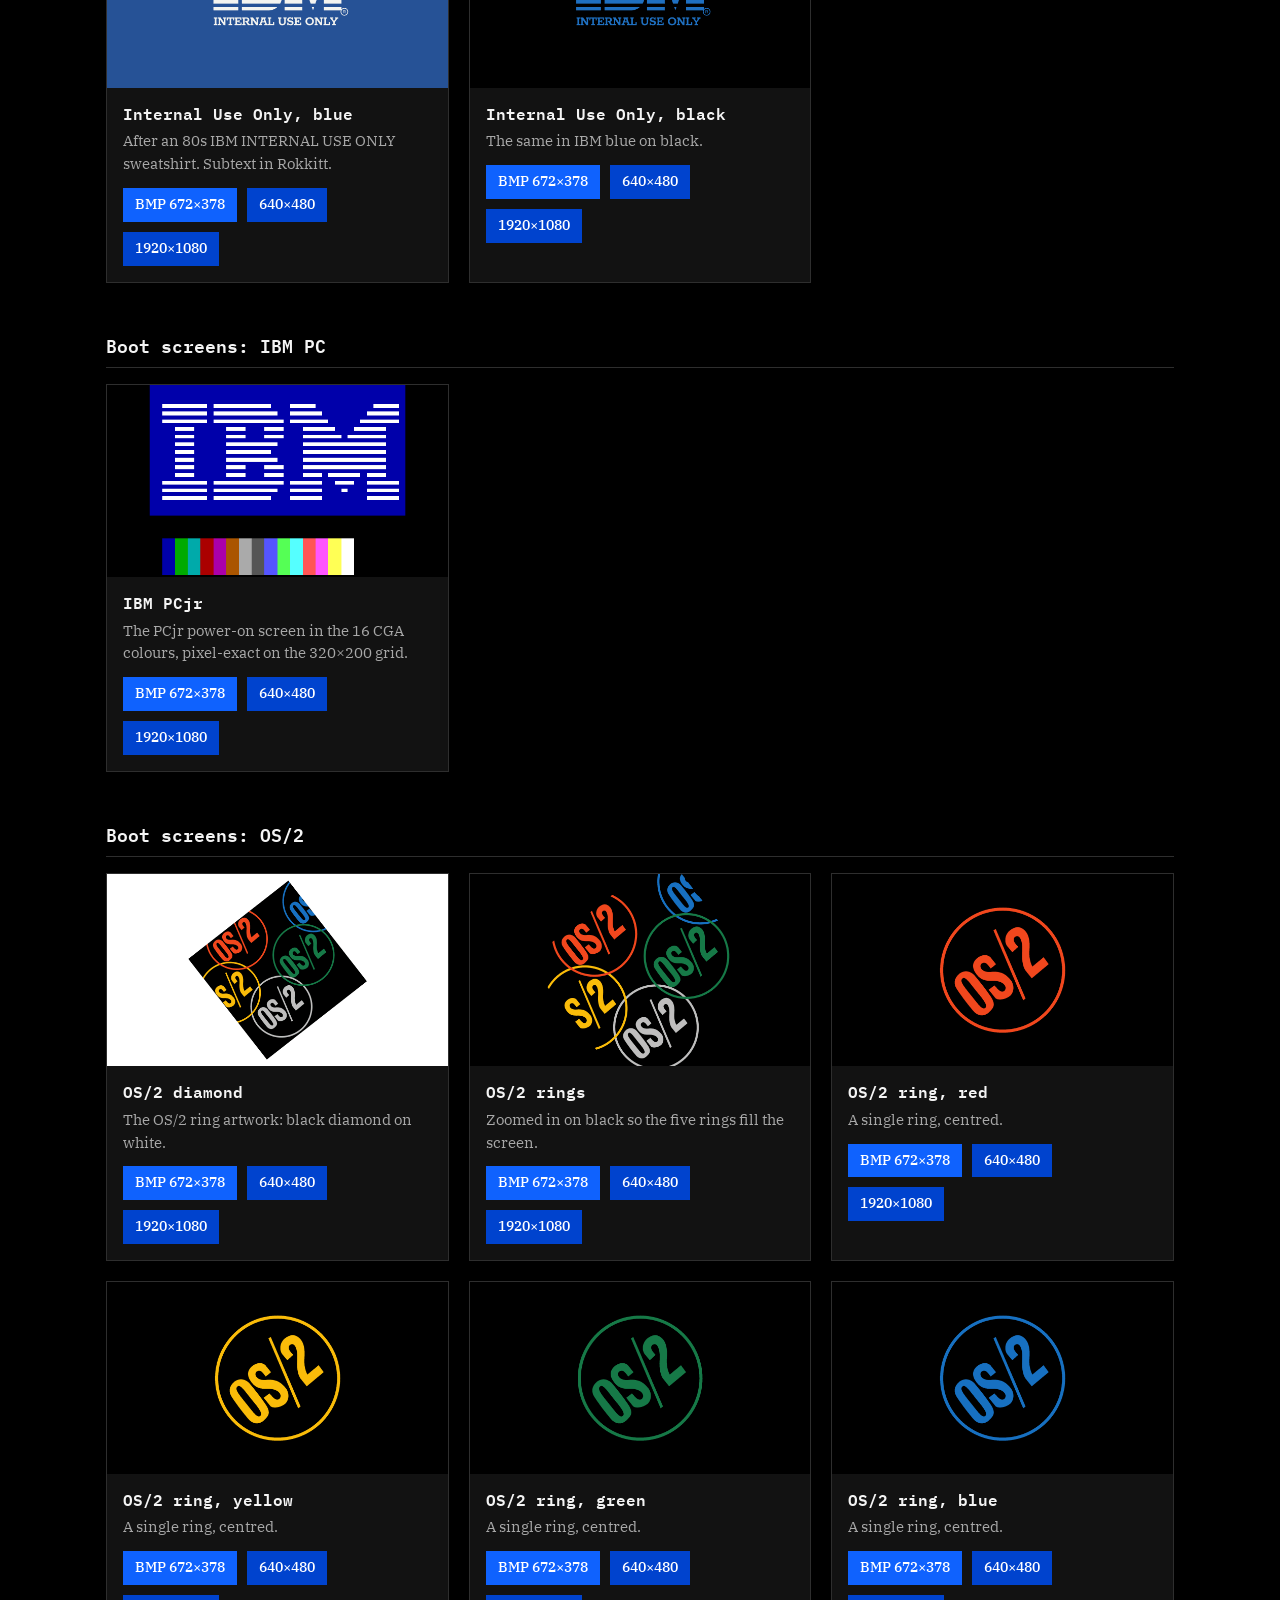
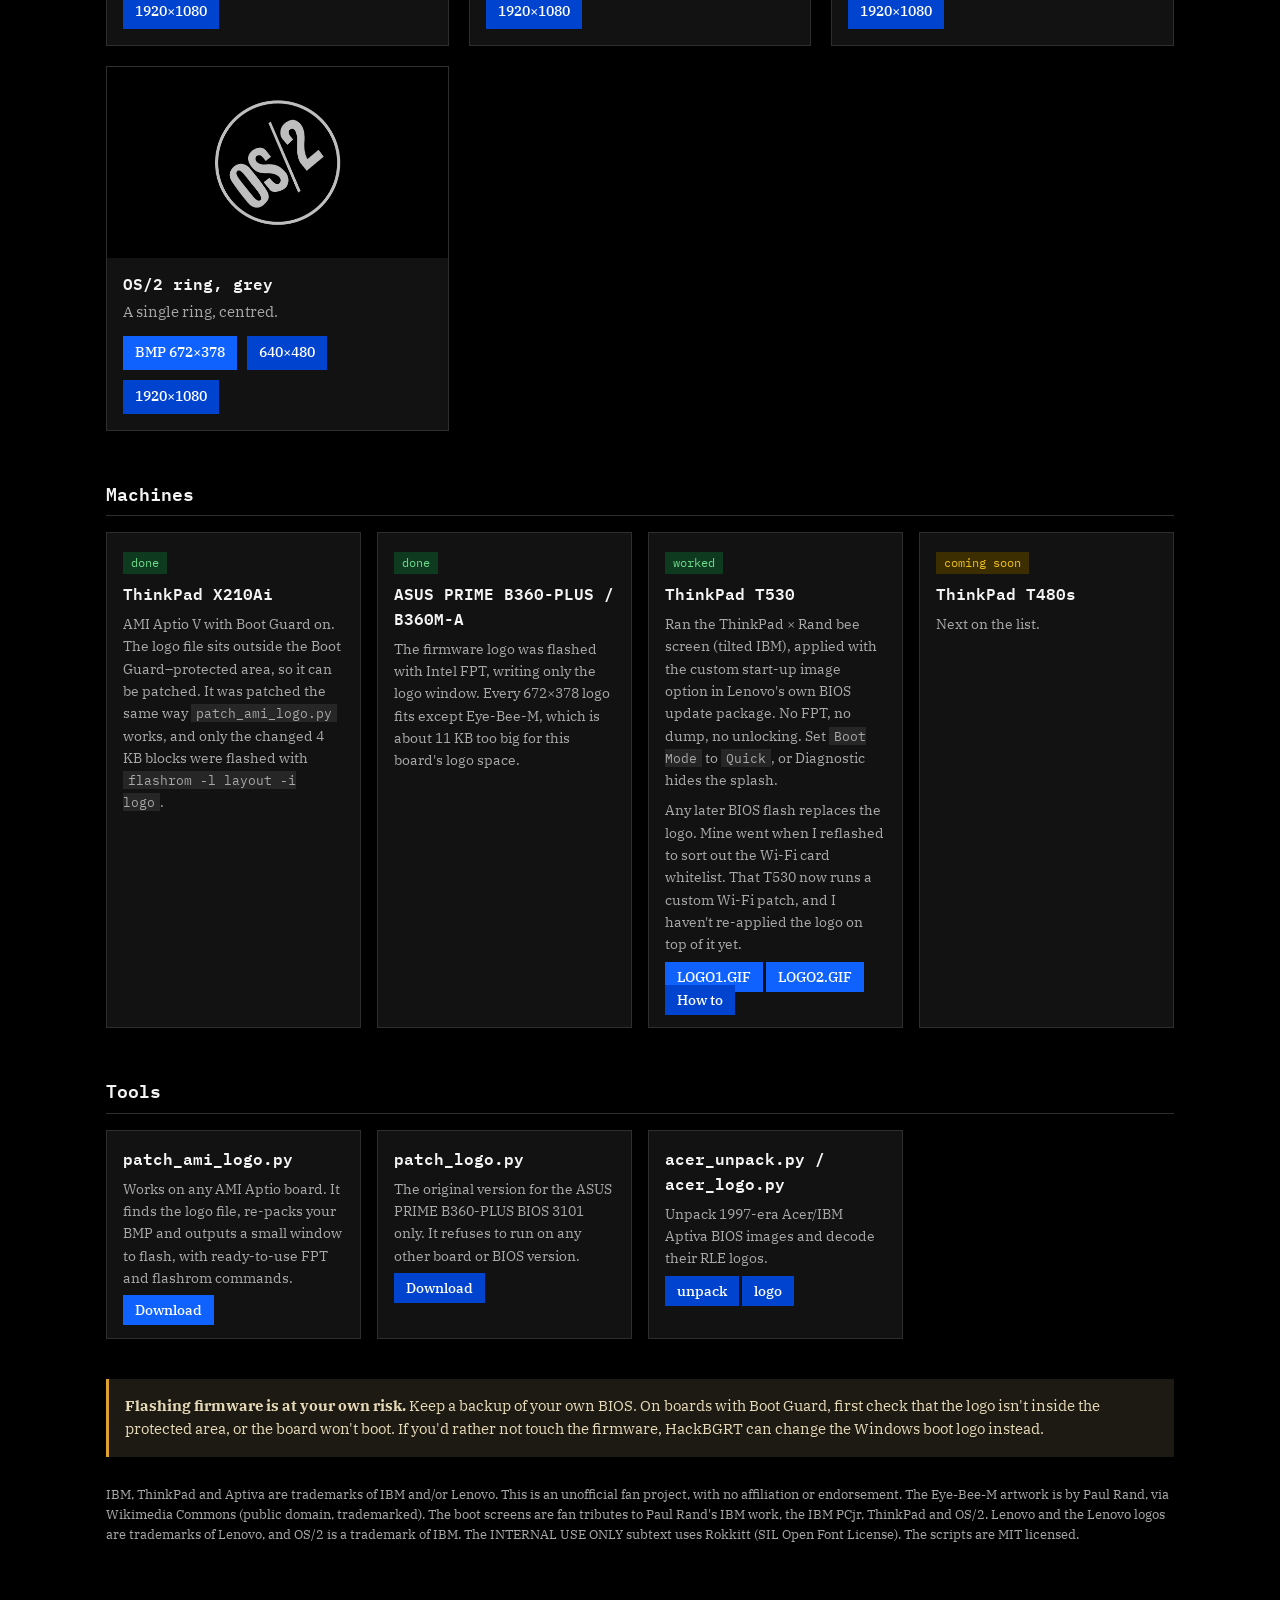
==== commit b4faa86a: "Page: black background, IBM blue buttons, light mode toggle The page now defaults to black with IBM " ====
--- a/index.html
+++ b/index.html
@@ -8,7 +8,20 @@
 <link rel="preconnect" href="https://fonts.gstatic.com" crossorigin>
 <link href="https://fonts.googleapis.com/css2?family=IBM+Plex+Mono:wght@400;600&family=IBM+Plex+Serif:ital,wght@0,400;0,500;0,600;1,400&display=swap" rel="stylesheet">
 <style>
-  :root { --bg:#0b0f1a; --card:#141a2a; --line:#232c44; --fg:#e8ecf4; --muted:#9aa5bd; --accent:#4a8cff; }
+  :root {
+    --bg:#000; --card:#121212; --line:#2e2e2e; --fg:#f4f4f4; --muted:#a8a8a8;
+    --ibm-blue:#0f62fe; --ibm-blue-dark:#0043ce; --link:#78a9ff;
+    --code-bg:#262626;
+    --done-bg:#0e3a1f; --done-fg:#6fdc8c; --soon-bg:#3d2e00; --soon-fg:#f1c21b;
+    --warn-bg:#1c1a12; --warn-fg:#e6d9b8; --warn-line:#e0a030;
+  }
+  :root[data-theme="light"] {
+    --bg:#fff; --card:#f4f4f4; --line:#d0d0d0; --fg:#000; --muted:#525252;
+    --link:#0f62fe;
+    --code-bg:#e0e0e0;
+    --done-bg:#defbe6; --done-fg:#0e6027; --soon-bg:#fcf4d6; --soon-fg:#684e00;
+    --warn-bg:#fdf6e3; --warn-fg:#3d3200; --warn-line:#b28600;
+  }
   * { box-sizing:border-box; }
   body { margin:0; background:var(--bg); color:var(--fg); font:16px/1.55 "IBM Plex Serif", Georgia, serif; }
   main { max-width:1100px; margin:0 auto; padding:40px 16px 64px; }
@@ -27,25 +40,36 @@
   .body h3 { margin:0 0 4px; font-size:1rem; font-weight:600; }
   .body p { margin:0 0 12px; color:var(--muted); font-size:.92rem; }
   .dl { display:flex; gap:10px; flex-wrap:wrap; }
-  a.btn { color:#fff; background:var(--accent); text-decoration:none; padding:6px 12px; font-size:.88rem; font-weight:500; }
-  a.btn.alt { background:#2a3550; }
+  .btn { color:#fff; background:var(--ibm-blue); text-decoration:none; padding:6px 12px; font-size:.88rem; font-weight:500; border:0; border-radius:0; font-family:inherit; cursor:pointer; }
+  .btn:hover { background:var(--ibm-blue-dark); }
+  .btn.alt { background:var(--ibm-blue-dark); }
+  .btn.alt:hover { background:#002d9c; }
+  .btn:focus-visible { outline:2px solid var(--fg); outline-offset:2px; }
+  .top { display:flex; justify-content:space-between; align-items:flex-start; gap:16px; }
+  .theme-toggle { flex:none; margin-top:6px; font-family:"IBM Plex Mono", ui-monospace, monospace; }
   .machines { display:grid; grid-template-columns:repeat(auto-fill,minmax(240px,1fr)); gap:16px; }
   .machine { background:var(--card); border:1px solid var(--line); padding:16px; }
   .machine h3 { margin:0 0 6px; font-size:1rem; font-weight:600; }
   .machine p { margin:0; color:var(--muted); font-size:.9rem; }
   .tag { display:inline-block; font-size:.72rem; padding:2px 8px; margin-bottom:8px; }
-  .done { background:#12351f; color:#7fe0a0; }
-  .soon { background:#3a2e10; color:#f0c860; }
-  .warn { margin-top:40px; padding:16px; border-left:3px solid #e0a030; background:#1a1810; color:#e6d9b8; font-size:.92rem; }
-  code { font-size:.88em; background:#1d2438; padding:1px 5px; }
+  .done { background:var(--done-bg); color:var(--done-fg); }
+  .soon { background:var(--soon-bg); color:var(--soon-fg); }
+  .warn { margin-top:40px; padding:16px; border-left:3px solid var(--warn-line); background:var(--warn-bg); color:var(--warn-fg); font-size:.92rem; }
+  code { font-size:.88em; background:var(--code-bg); padding:1px 5px; }
   footer { margin-top:28px; color:var(--muted); font-size:.82rem; }
-  a { color:var(--accent); }
+  a { color:var(--link); }
   @media (max-width:700px) { .hero { grid-template-columns:1fr; } }
 </style>
+<script>
+  try { if (localStorage.getItem("theme") === "light") document.documentElement.dataset.theme = "light"; } catch (e) {}
+</script>
 </head>
 <body>
 <main>
-  <h1>IBM Boot Logos</h1>
+  <div class="top">
+    <h1>IBM Boot Logos</h1>
+    <button type="button" class="btn theme-toggle" id="theme-toggle" aria-pressed="false">Light mode</button>
+  </div>
   <p class="sub">Retro IBM boot logos and the tools to put them into AMI UEFI firmware. They've been tested on ThinkPads and ASUS desktop boards. Each logo is a 24-bit BMP, ready to use as a POST splash screen or as a Windows boot logo. The boot screens further down are drawn the way BIOS-era screens were: a few flat colours with blend shades, at 640×480, 640×360 and the 672×378 logo size, plus 1280×960 and 1920×1080. The full instructions are in the <a href="https://github.com/syntaxapproval/ibm-boot-logos#readme">README</a> and the <a href="https://github.com/syntaxapproval/ibm-boot-logos/blob/main/HELP.md">help file</a>.</p>
 
   <figure class="hero">
@@ -277,5 +301,22 @@
 
   <footer>IBM, ThinkPad and Aptiva are trademarks of IBM and/or Lenovo. This is an unofficial fan project, with no affiliation or endorsement. The Eye-Bee-M artwork is by Paul Rand, via Wikimedia Commons (public domain, trademarked). The boot screens are fan tributes to Paul Rand's IBM work, the IBM PCjr, ThinkPad and OS/2. Lenovo and the Lenovo logos are trademarks of Lenovo, and OS/2 is a trademark of IBM. The INTERNAL USE ONLY subtext uses Rokkitt (SIL Open Font License). The scripts are MIT licensed.</footer>
 </main>
+<script>
+  (function () {
+    var root = document.documentElement, btn = document.getElementById("theme-toggle");
+    function sync() {
+      var light = root.dataset.theme === "light";
+      btn.textContent = light ? "Dark mode" : "Light mode";
+      btn.setAttribute("aria-pressed", light ? "true" : "false");
+    }
+    btn.addEventListener("click", function () {
+      var light = root.dataset.theme !== "light";
+      if (light) root.dataset.theme = "light"; else delete root.dataset.theme;
+      try { localStorage.setItem("theme", light ? "light" : "dark"); } catch (e) {}
+      sync();
+    });
+    sync();
+  })();
+</script>
 </body>
 </html>
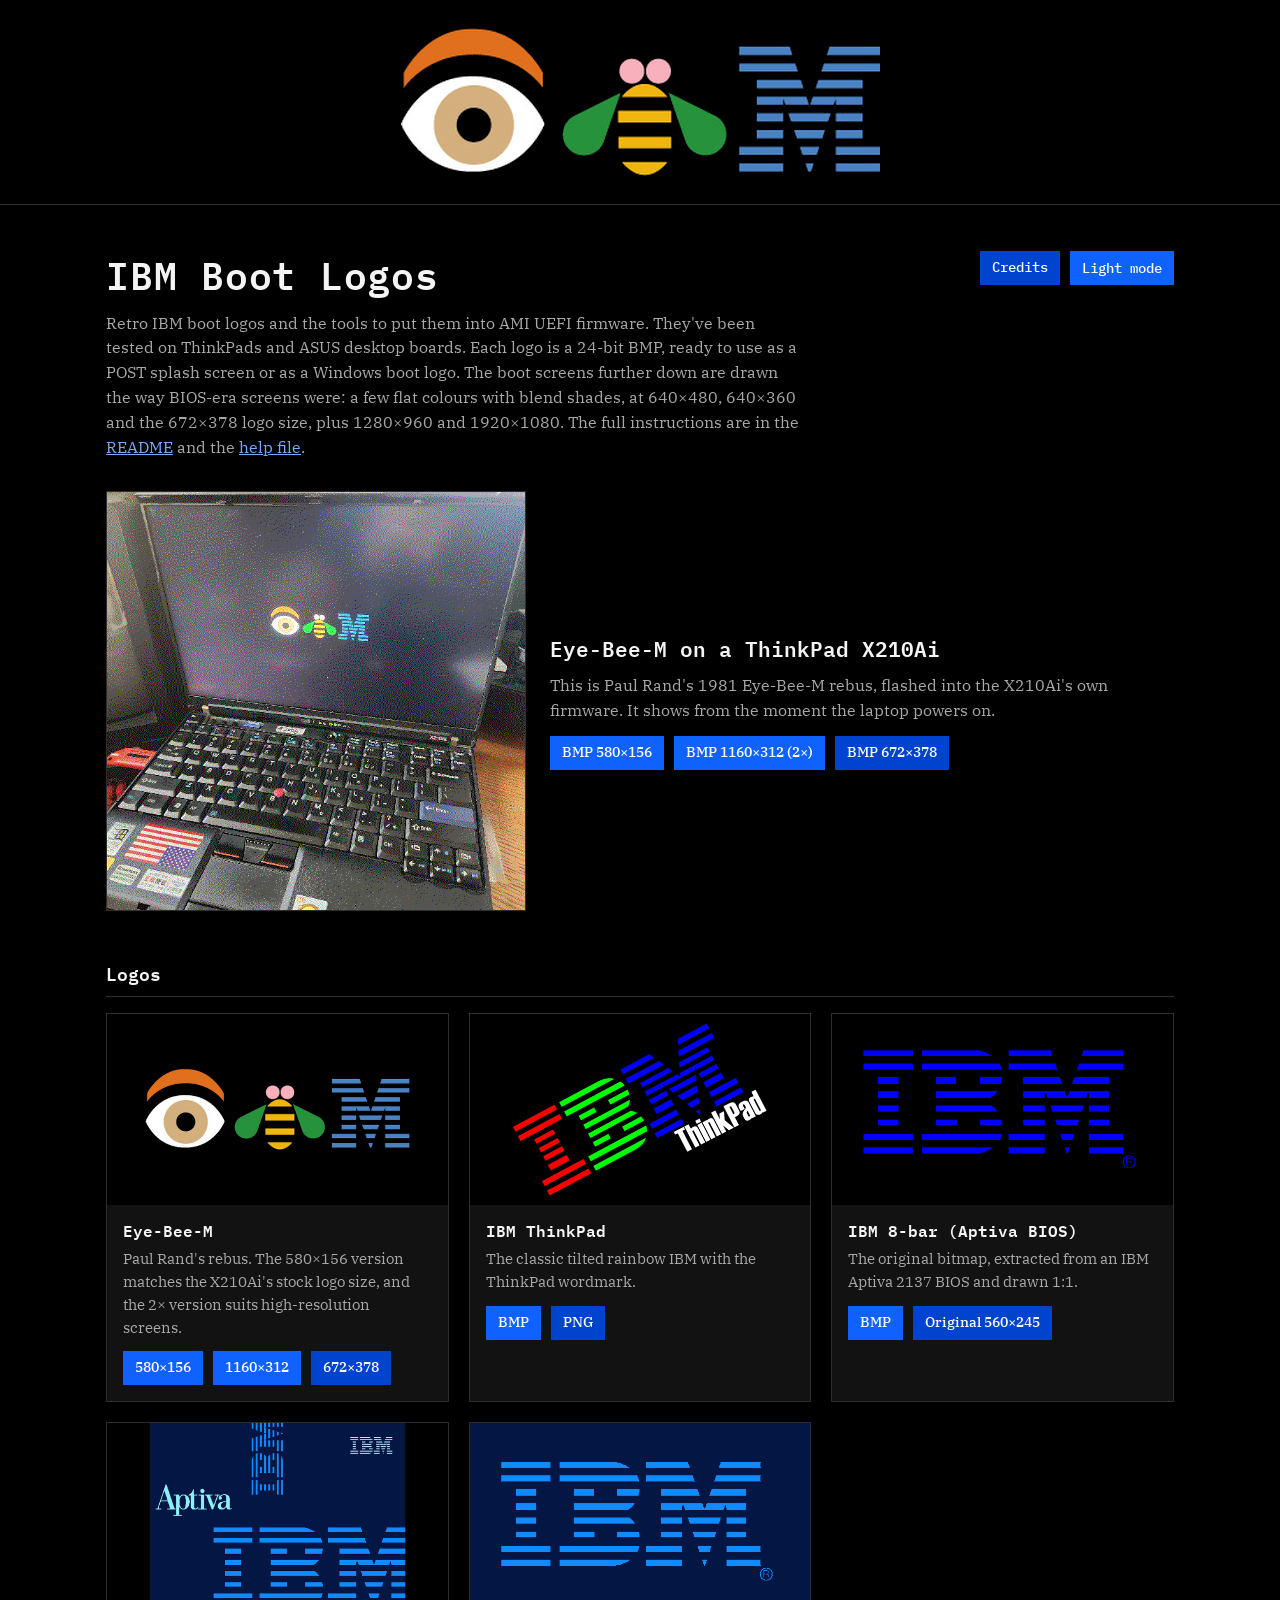
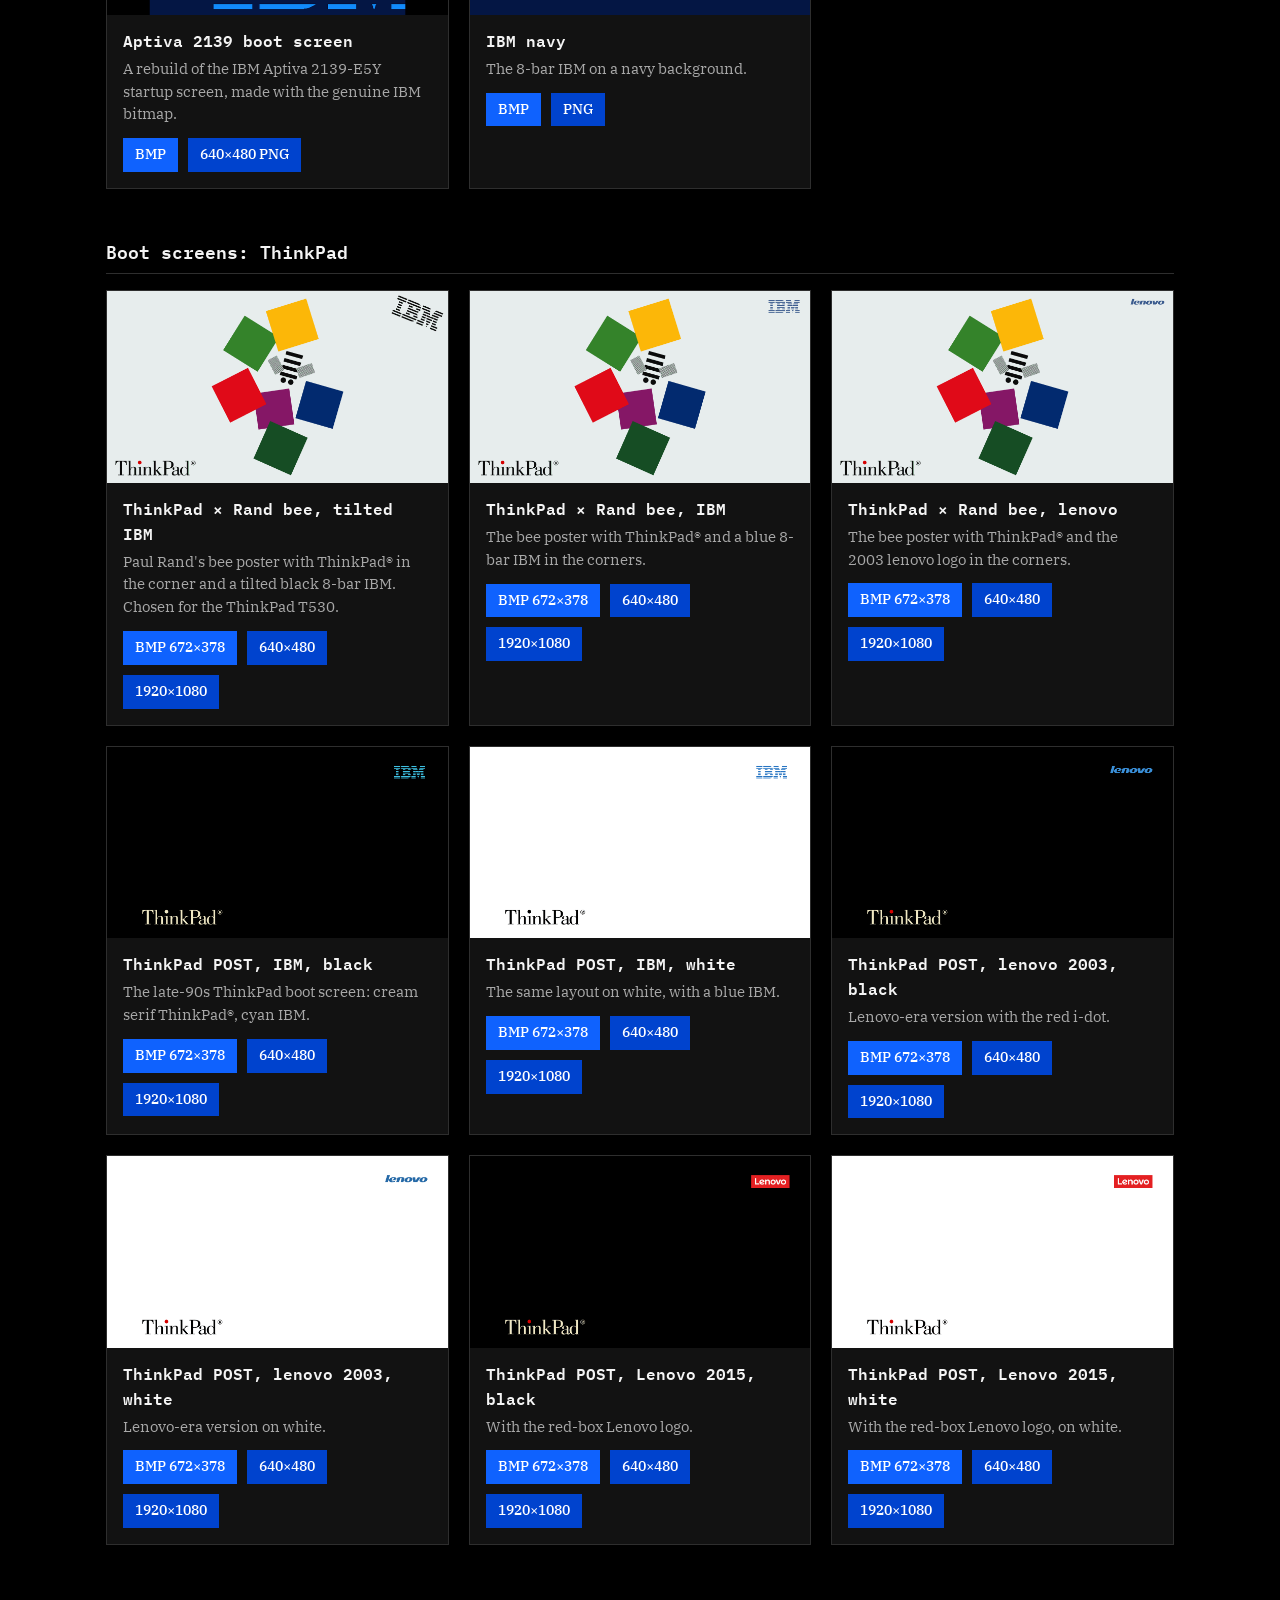
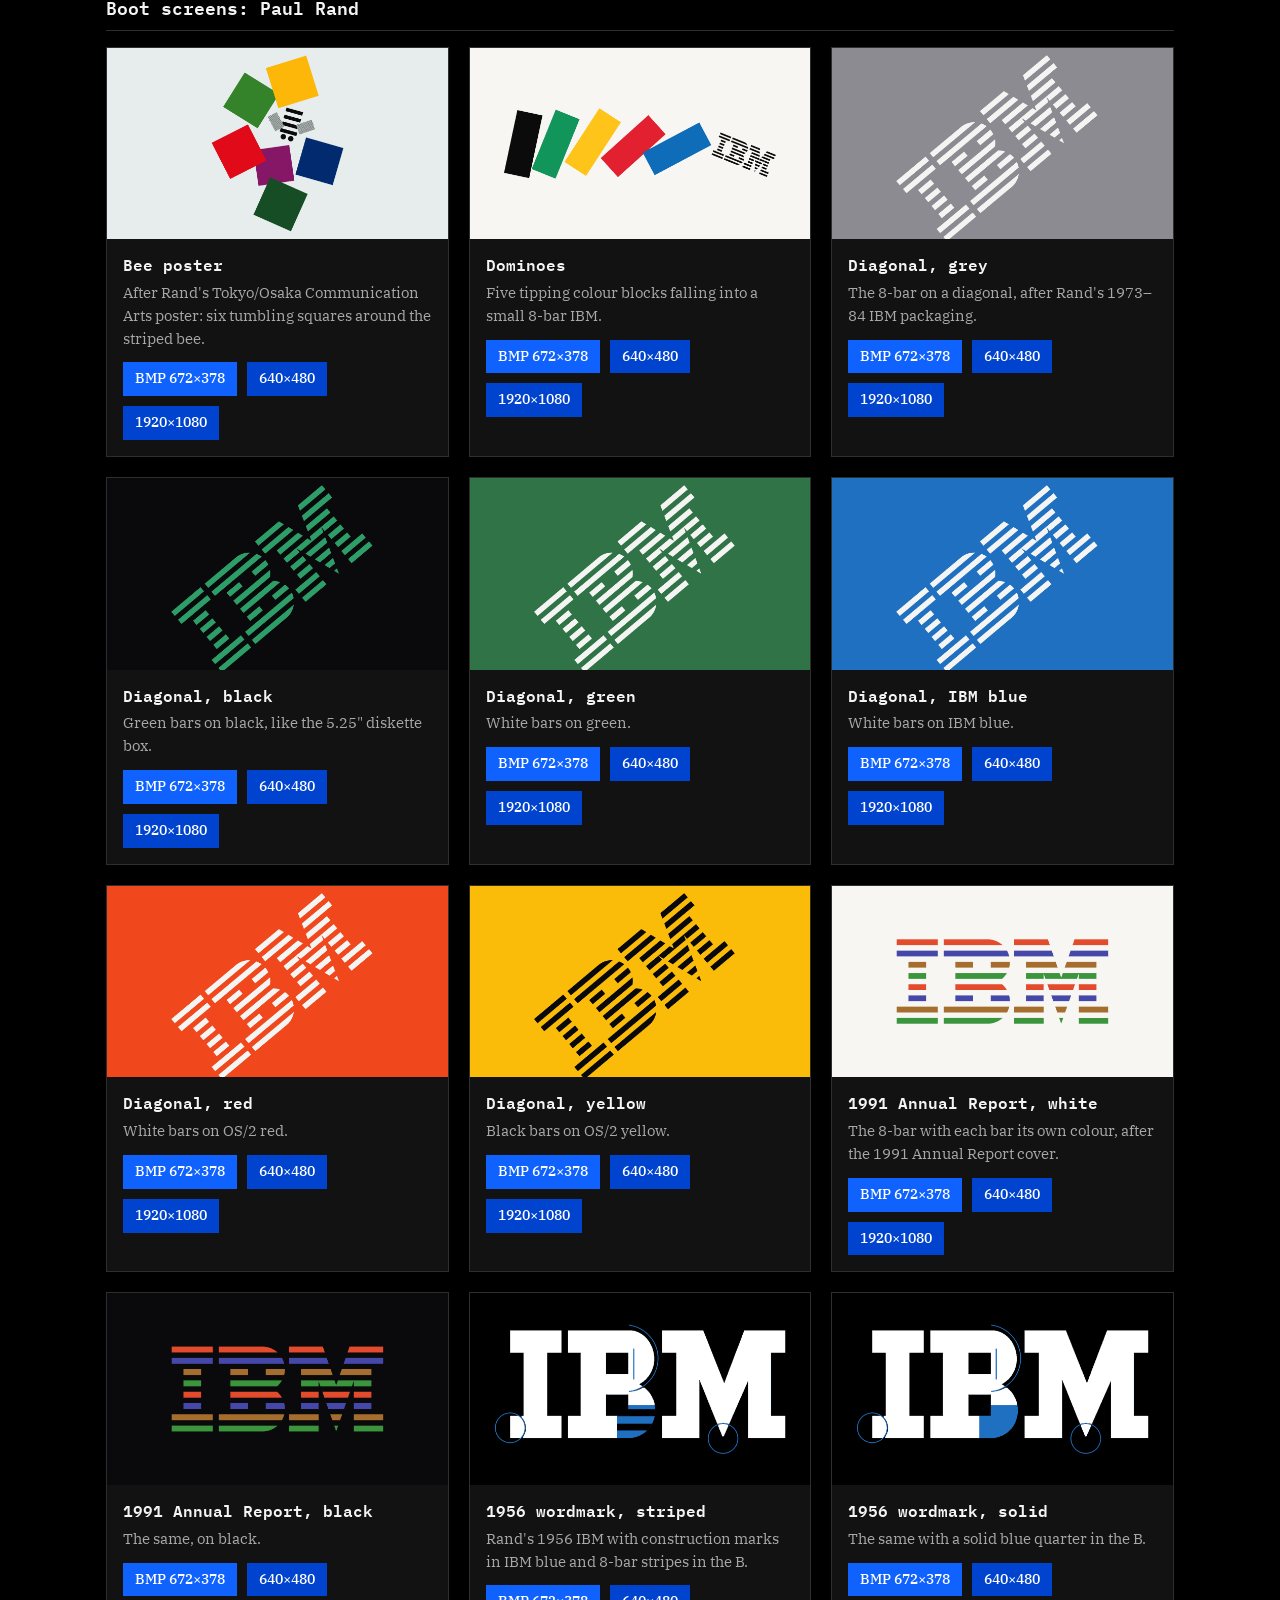
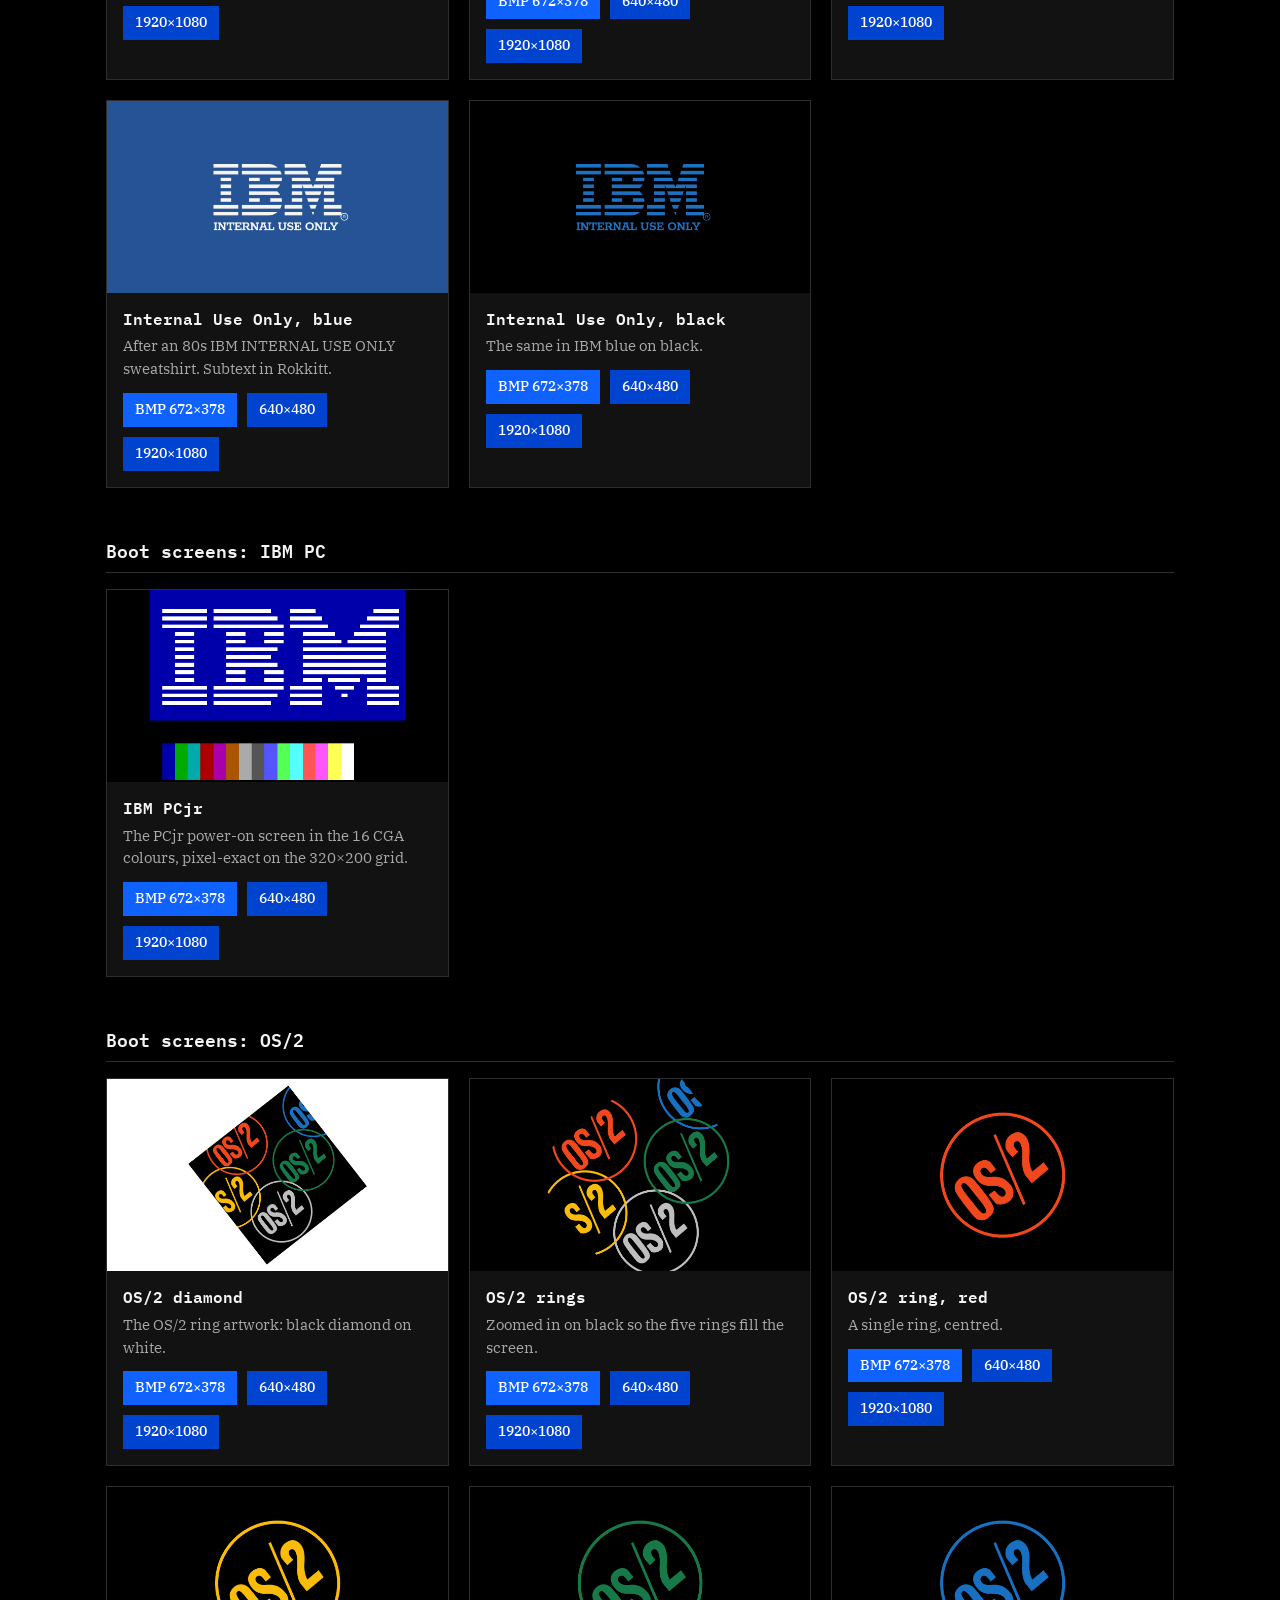
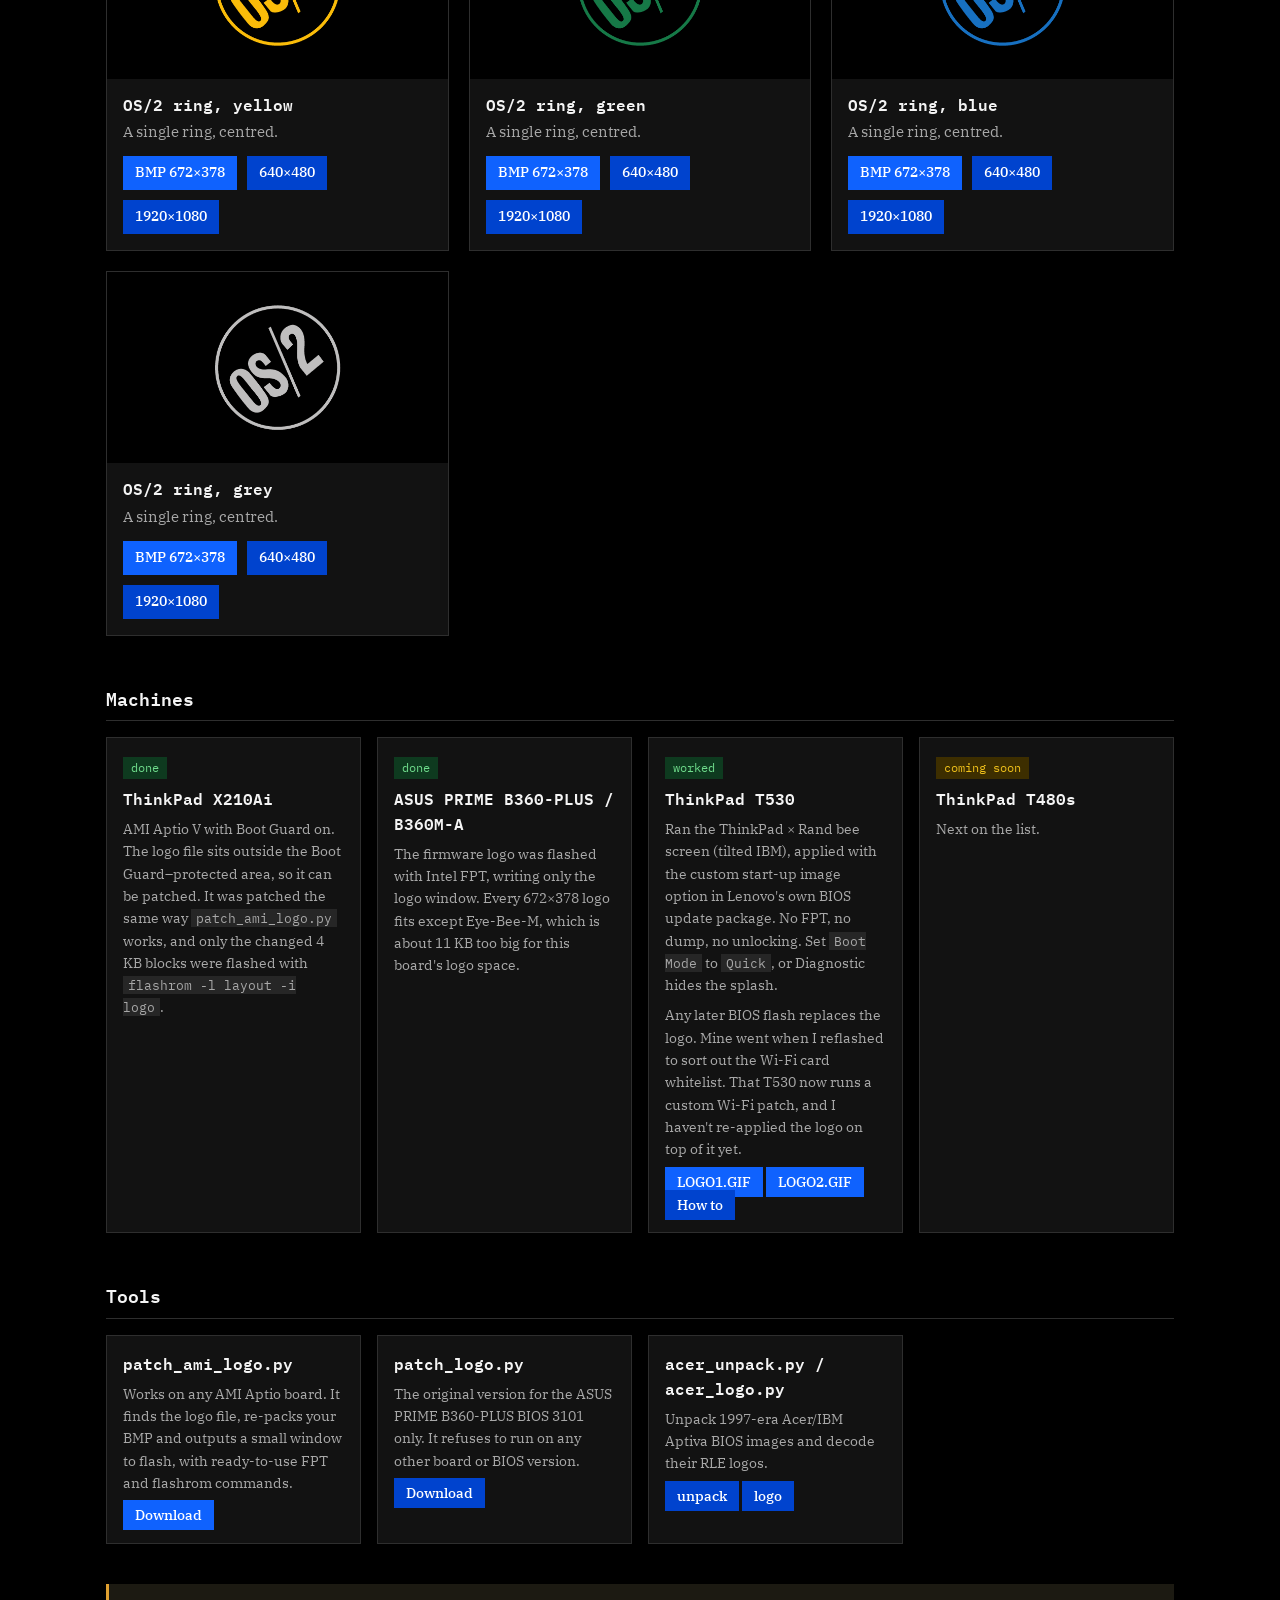
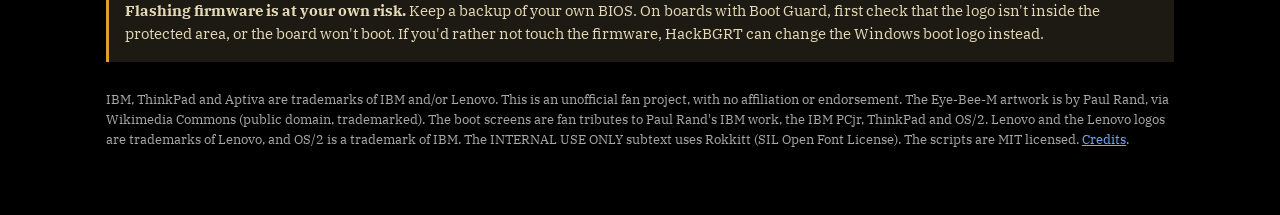
==== commit ca65c8dc: "Add Eye-Bee-M banner and a credits page A black banner with the cropped Eye-Bee-M rebus now sits abo" ====
--- a/index.html
+++ b/index.html
@@ -7,68 +7,17 @@
 <link rel="preconnect" href="https://fonts.googleapis.com">
 <link rel="preconnect" href="https://fonts.gstatic.com" crossorigin>
 <link href="https://fonts.googleapis.com/css2?family=IBM+Plex+Mono:wght@400;600&family=IBM+Plex+Serif:ital,wght@0,400;0,500;0,600;1,400&display=swap" rel="stylesheet">
-<style>
-  :root {
-    --bg:#000; --card:#121212; --line:#2e2e2e; --fg:#f4f4f4; --muted:#a8a8a8;
-    --ibm-blue:#0f62fe; --ibm-blue-dark:#0043ce; --link:#78a9ff;
-    --code-bg:#262626;
-    --done-bg:#0e3a1f; --done-fg:#6fdc8c; --soon-bg:#3d2e00; --soon-fg:#f1c21b;
-    --warn-bg:#1c1a12; --warn-fg:#e6d9b8; --warn-line:#e0a030;
-  }
-  :root[data-theme="light"] {
-    --bg:#fff; --card:#f4f4f4; --line:#d0d0d0; --fg:#000; --muted:#525252;
-    --link:#0f62fe;
-    --code-bg:#e0e0e0;
-    --done-bg:#defbe6; --done-fg:#0e6027; --soon-bg:#fcf4d6; --soon-fg:#684e00;
-    --warn-bg:#fdf6e3; --warn-fg:#3d3200; --warn-line:#b28600;
-  }
-  * { box-sizing:border-box; }
-  body { margin:0; background:var(--bg); color:var(--fg); font:16px/1.55 "IBM Plex Serif", Georgia, serif; }
-  main { max-width:1100px; margin:0 auto; padding:40px 16px 64px; }
-  h1, h2, h3, code, .tag { font-family:"IBM Plex Mono", ui-monospace, monospace; }
-  h1 { letter-spacing:.02em; margin:0 0 6px; font-size:clamp(1.6rem,4vw,2.4rem); font-weight:600; }
-  h2.section { font-size:1.15rem; font-weight:600; margin:48px 0 16px; padding-bottom:8px; border-bottom:1px solid var(--line); }
-  .sub { color:var(--muted); margin:0 0 32px; max-width:70ch; }
-  .hero { margin:0 0 12px; display:grid; grid-template-columns:minmax(0,420px) 1fr; gap:24px; align-items:center; }
-  .hero img { width:100%; border:1px solid var(--line); display:block; }
-  .hero h2 { margin:0 0 8px; font-size:1.3rem; font-weight:600; }
-  .hero p { margin:0 0 14px; color:var(--muted); }
-  .grid { display:grid; grid-template-columns:repeat(auto-fill,minmax(300px,1fr)); gap:20px; }
-  .card { background:var(--card); overflow:hidden; border:1px solid var(--line); }
-  .card img { display:block; width:100%; aspect-ratio:672/378; object-fit:contain; background:#000; }
-  .body { padding:14px 16px 16px; }
-  .body h3 { margin:0 0 4px; font-size:1rem; font-weight:600; }
-  .body p { margin:0 0 12px; color:var(--muted); font-size:.92rem; }
-  .dl { display:flex; gap:10px; flex-wrap:wrap; }
-  .btn { color:#fff; background:var(--ibm-blue); text-decoration:none; padding:6px 12px; font-size:.88rem; font-weight:500; border:0; border-radius:0; font-family:inherit; cursor:pointer; }
-  .btn:hover { background:var(--ibm-blue-dark); }
-  .btn.alt { background:var(--ibm-blue-dark); }
-  .btn.alt:hover { background:#002d9c; }
-  .btn:focus-visible { outline:2px solid var(--fg); outline-offset:2px; }
-  .top { display:flex; justify-content:space-between; align-items:flex-start; gap:16px; }
-  .theme-toggle { flex:none; margin-top:6px; font-family:"IBM Plex Mono", ui-monospace, monospace; }
-  .machines { display:grid; grid-template-columns:repeat(auto-fill,minmax(240px,1fr)); gap:16px; }
-  .machine { background:var(--card); border:1px solid var(--line); padding:16px; }
-  .machine h3 { margin:0 0 6px; font-size:1rem; font-weight:600; }
-  .machine p { margin:0; color:var(--muted); font-size:.9rem; }
-  .tag { display:inline-block; font-size:.72rem; padding:2px 8px; margin-bottom:8px; }
-  .done { background:var(--done-bg); color:var(--done-fg); }
-  .soon { background:var(--soon-bg); color:var(--soon-fg); }
-  .warn { margin-top:40px; padding:16px; border-left:3px solid var(--warn-line); background:var(--warn-bg); color:var(--warn-fg); font-size:.92rem; }
-  code { font-size:.88em; background:var(--code-bg); padding:1px 5px; }
-  footer { margin-top:28px; color:var(--muted); font-size:.82rem; }
-  a { color:var(--link); }
-  @media (max-width:700px) { .hero { grid-template-columns:1fr; } }
-</style>
+<link rel="stylesheet" href="style.css">
 <script>
   try { if (localStorage.getItem("theme") === "light") document.documentElement.dataset.theme = "light"; } catch (e) {}
 </script>
 </head>
 <body>
+<header class="banner"><a href="./"><img src="img/eye_bee_m_banner.png" width="974" height="312" alt="Eye-Bee-M: Paul Rand's eye, bee and M rebus for IBM"></a></header>
 <main>
   <div class="top">
     <h1>IBM Boot Logos</h1>
-    <button type="button" class="btn theme-toggle" id="theme-toggle" aria-pressed="false">Light mode</button>
+    <div class="top-actions"><a class="btn alt" href="credits.html">Credits</a><button type="button" class="btn" id="theme-toggle" aria-pressed="false">Light mode</button></div>
   </div>
   <p class="sub">Retro IBM boot logos and the tools to put them into AMI UEFI firmware. They've been tested on ThinkPads and ASUS desktop boards. Each logo is a 24-bit BMP, ready to use as a POST splash screen or as a Windows boot logo. The boot screens further down are drawn the way BIOS-era screens were: a few flat colours with blend shades, at 640×480, 640×360 and the 672×378 logo size, plus 1280×960 and 1920×1080. The full instructions are in the <a href="https://github.com/syntaxapproval/ibm-boot-logos#readme">README</a> and the <a href="https://github.com/syntaxapproval/ibm-boot-logos/blob/main/HELP.md">help file</a>.</p>
 
@@ -299,24 +248,8 @@
 
   <div class="warn"><strong>Flashing firmware is at your own risk.</strong> Keep a backup of your own BIOS. On boards with Boot Guard, first check that the logo isn't inside the protected area, or the board won't boot. If you'd rather not touch the firmware, HackBGRT can change the Windows boot logo instead.</div>
 
-  <footer>IBM, ThinkPad and Aptiva are trademarks of IBM and/or Lenovo. This is an unofficial fan project, with no affiliation or endorsement. The Eye-Bee-M artwork is by Paul Rand, via Wikimedia Commons (public domain, trademarked). The boot screens are fan tributes to Paul Rand's IBM work, the IBM PCjr, ThinkPad and OS/2. Lenovo and the Lenovo logos are trademarks of Lenovo, and OS/2 is a trademark of IBM. The INTERNAL USE ONLY subtext uses Rokkitt (SIL Open Font License). The scripts are MIT licensed.</footer>
+  <footer>IBM, ThinkPad and Aptiva are trademarks of IBM and/or Lenovo. This is an unofficial fan project, with no affiliation or endorsement. The Eye-Bee-M artwork is by Paul Rand, via Wikimedia Commons (public domain, trademarked). The boot screens are fan tributes to Paul Rand's IBM work, the IBM PCjr, ThinkPad and OS/2. Lenovo and the Lenovo logos are trademarks of Lenovo, and OS/2 is a trademark of IBM. The INTERNAL USE ONLY subtext uses Rokkitt (SIL Open Font License). The scripts are MIT licensed. <a href="credits.html">Credits</a>.</footer>
 </main>
-<script>
-  (function () {
-    var root = document.documentElement, btn = document.getElementById("theme-toggle");
-    function sync() {
-      var light = root.dataset.theme === "light";
-      btn.textContent = light ? "Dark mode" : "Light mode";
-      btn.setAttribute("aria-pressed", light ? "true" : "false");
-    }
-    btn.addEventListener("click", function () {
-      var light = root.dataset.theme !== "light";
-      if (light) root.dataset.theme = "light"; else delete root.dataset.theme;
-      try { localStorage.setItem("theme", light ? "light" : "dark"); } catch (e) {}
-      sync();
-    });
-    sync();
-  })();
-</script>
+<script src="theme.js"></script>
 </body>
 </html>
--- a/style.css
+++ b/style.css
@@ -0,0 +1,60 @@
+:root {
+  --bg:#000; --card:#121212; --line:#2e2e2e; --fg:#f4f4f4; --muted:#a8a8a8;
+  --ibm-blue:#0f62fe; --ibm-blue-dark:#0043ce; --link:#78a9ff;
+  --code-bg:#262626;
+  --done-bg:#0e3a1f; --done-fg:#6fdc8c; --soon-bg:#3d2e00; --soon-fg:#f1c21b;
+  --warn-bg:#1c1a12; --warn-fg:#e6d9b8; --warn-line:#e0a030;
+}
+:root[data-theme="light"] {
+  --bg:#fff; --card:#f4f4f4; --line:#d0d0d0; --fg:#000; --muted:#525252;
+  --link:#0f62fe;
+  --code-bg:#e0e0e0;
+  --done-bg:#defbe6; --done-fg:#0e6027; --soon-bg:#fcf4d6; --soon-fg:#684e00;
+  --warn-bg:#fdf6e3; --warn-fg:#3d3200; --warn-line:#b28600;
+}
+* { box-sizing:border-box; }
+body { margin:0; background:var(--bg); color:var(--fg); font:16px/1.55 "IBM Plex Serif", Georgia, serif; }
+main { max-width:1100px; margin:0 auto; padding:40px 16px 64px; }
+h1, h2, h3, code, .tag { font-family:"IBM Plex Mono", ui-monospace, monospace; }
+h1 { letter-spacing:.02em; margin:0 0 6px; font-size:clamp(1.6rem,4vw,2.4rem); font-weight:600; }
+h2.section { font-size:1.15rem; font-weight:600; margin:48px 0 16px; padding-bottom:8px; border-bottom:1px solid var(--line); }
+.sub { color:var(--muted); margin:0 0 32px; max-width:70ch; }
+.hero { margin:0 0 12px; display:grid; grid-template-columns:minmax(0,420px) 1fr; gap:24px; align-items:center; }
+.hero img { width:100%; border:1px solid var(--line); display:block; }
+.hero h2 { margin:0 0 8px; font-size:1.3rem; font-weight:600; }
+.hero p { margin:0 0 14px; color:var(--muted); }
+.grid { display:grid; grid-template-columns:repeat(auto-fill,minmax(300px,1fr)); gap:20px; }
+.card { background:var(--card); overflow:hidden; border:1px solid var(--line); }
+.card img { display:block; width:100%; aspect-ratio:672/378; object-fit:contain; background:#000; }
+.body { padding:14px 16px 16px; }
+.body h3 { margin:0 0 4px; font-size:1rem; font-weight:600; }
+.body p { margin:0 0 12px; color:var(--muted); font-size:.92rem; }
+.dl { display:flex; gap:10px; flex-wrap:wrap; }
+.btn { color:#fff; background:var(--ibm-blue); text-decoration:none; padding:6px 12px; font-size:.88rem; font-weight:500; border:0; border-radius:0; font-family:inherit; cursor:pointer; }
+.btn:hover { background:var(--ibm-blue-dark); }
+.btn.alt { background:var(--ibm-blue-dark); }
+.btn.alt:hover { background:#002d9c; }
+.btn:focus-visible { outline:2px solid var(--fg); outline-offset:2px; }
+.top { display:flex; justify-content:space-between; align-items:flex-start; gap:16px; }
+.top-actions { display:flex; gap:10px; flex:none; margin-top:6px; }
+.top-actions .btn { font-family:"IBM Plex Mono", ui-monospace, monospace; }
+.machines { display:grid; grid-template-columns:repeat(auto-fill,minmax(240px,1fr)); gap:16px; }
+.machine { background:var(--card); border:1px solid var(--line); padding:16px; }
+.machine h3 { margin:0 0 6px; font-size:1rem; font-weight:600; }
+.machine p { margin:0; color:var(--muted); font-size:.9rem; }
+.tag { display:inline-block; font-size:.72rem; padding:2px 8px; margin-bottom:8px; }
+.done { background:var(--done-bg); color:var(--done-fg); }
+.soon { background:var(--soon-bg); color:var(--soon-fg); }
+.warn { margin-top:40px; padding:16px; border-left:3px solid var(--warn-line); background:var(--warn-bg); color:var(--warn-fg); font-size:.92rem; }
+code { font-size:.88em; background:var(--code-bg); padding:1px 5px; }
+footer { margin-top:28px; color:var(--muted); font-size:.82rem; }
+a { color:var(--link); }
+.banner { background:#000; border-bottom:1px solid var(--line); padding:24px 16px; }
+.banner a { display:block; width:min(100%, 487px); margin:0 auto; }
+.banner img { display:block; width:100%; height:auto; }
+.credits { max-width:70ch; }
+.credits h2 { font-size:1.15rem; font-weight:600; margin:40px 0 12px; padding-bottom:8px; border-bottom:1px solid var(--line); }
+.credits p { margin:0 0 14px; }
+.credits .muted { color:var(--muted); }
+@media (max-width:560px) { .top { flex-direction:column; gap:0; } .top-actions { margin:6px 0 18px; } }
+@media (max-width:700px) { .hero { grid-template-columns:1fr; } }
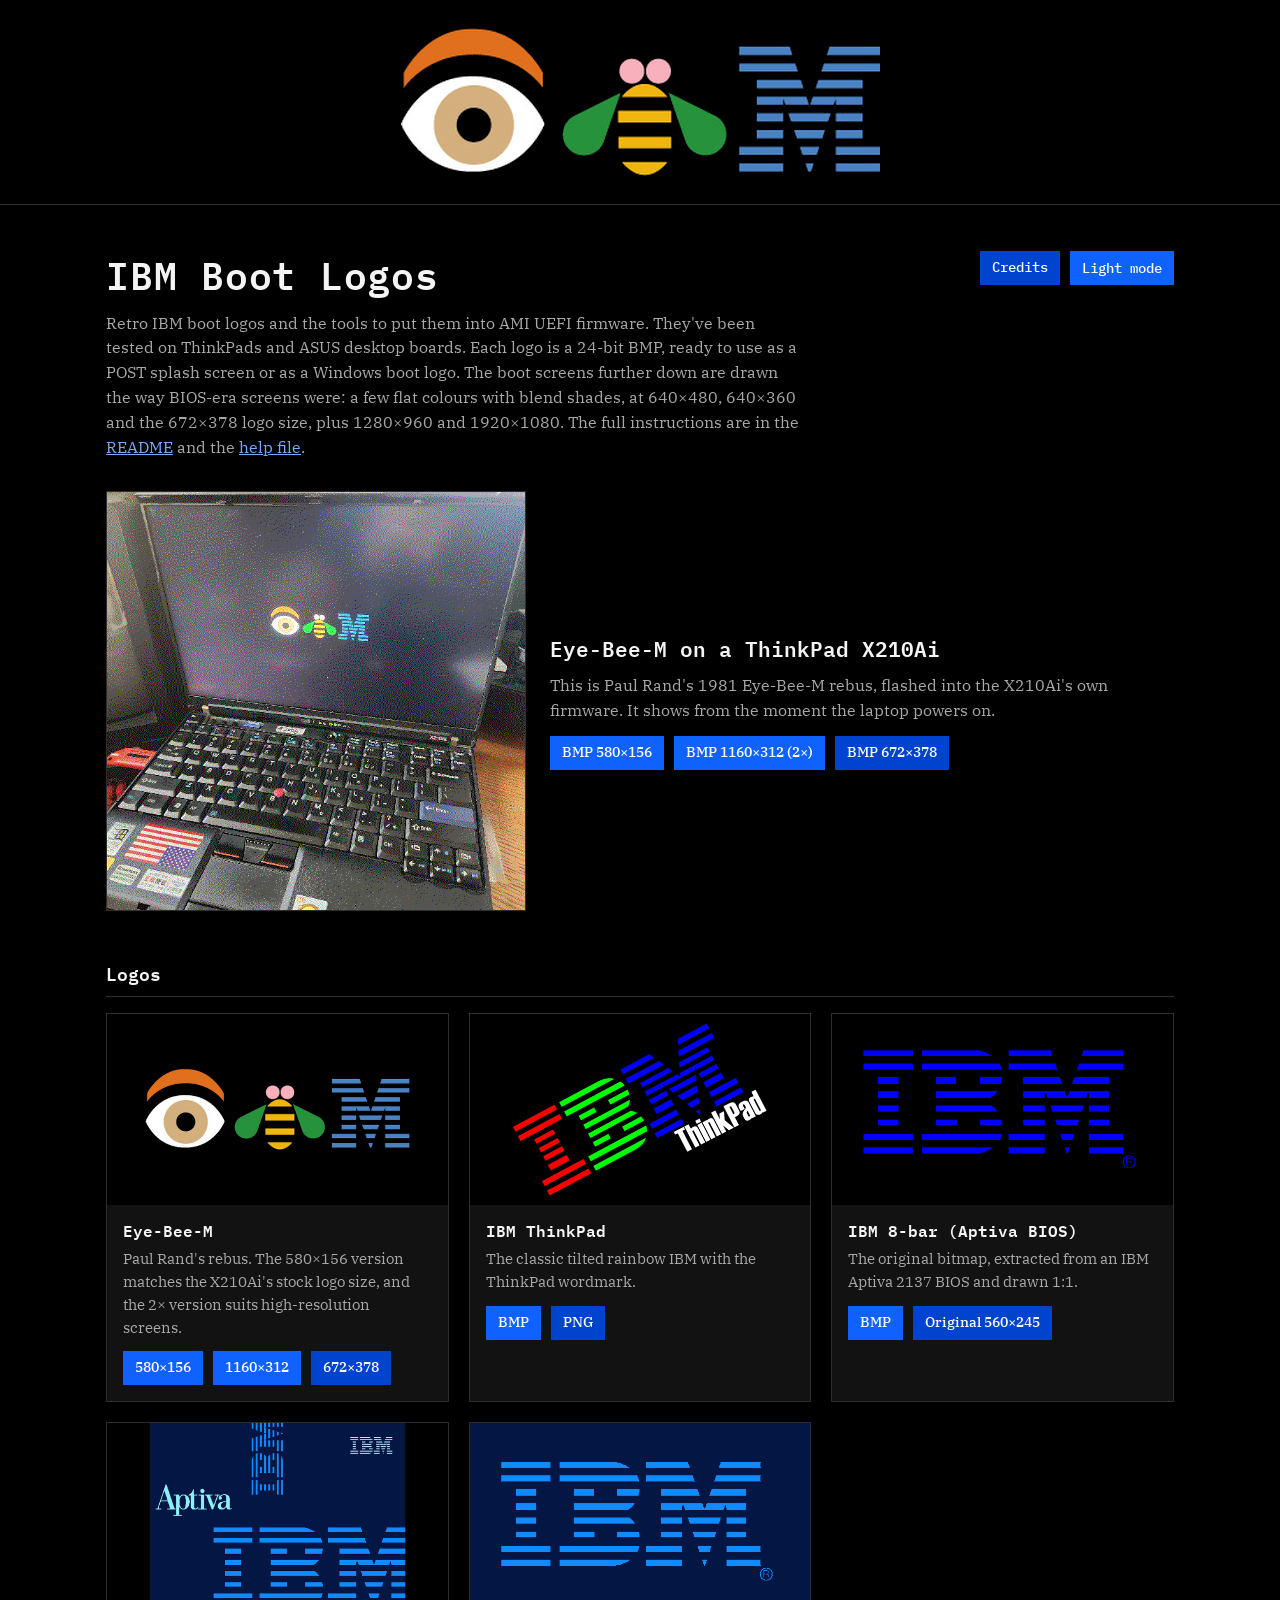
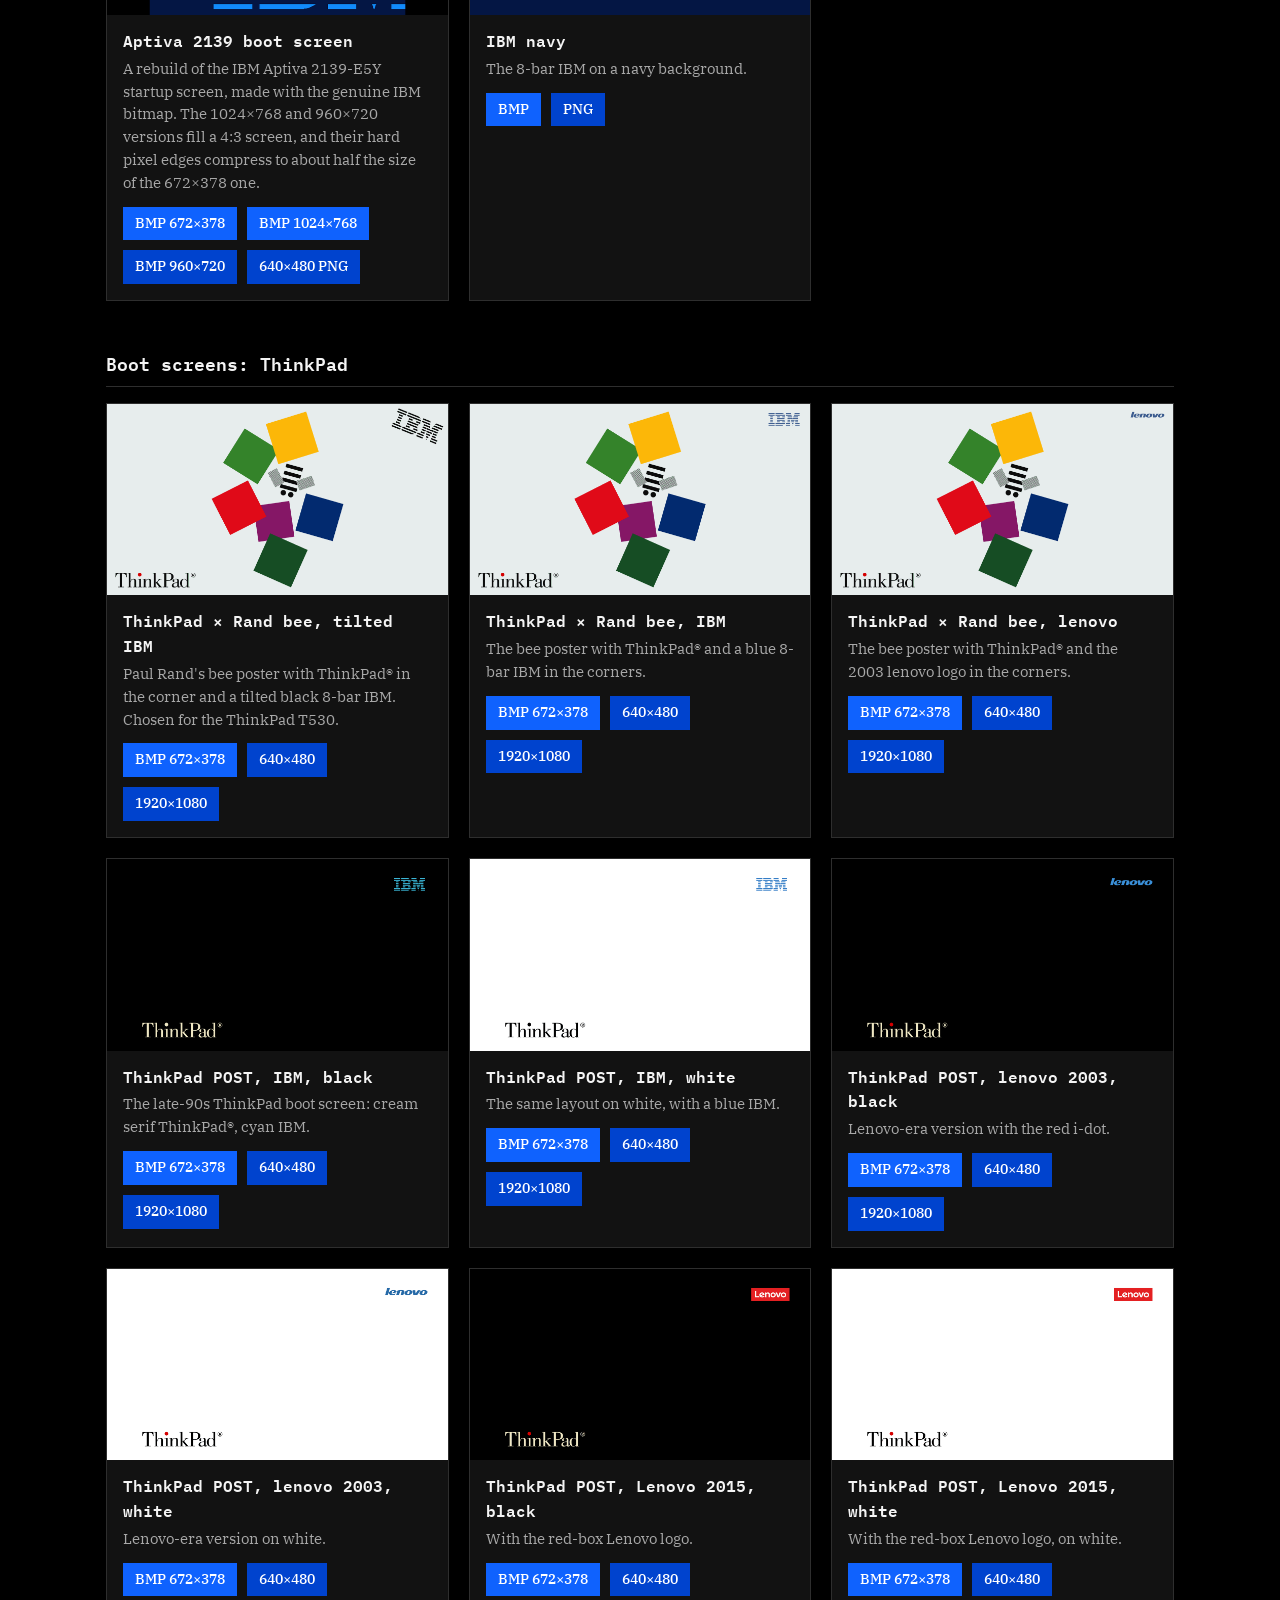
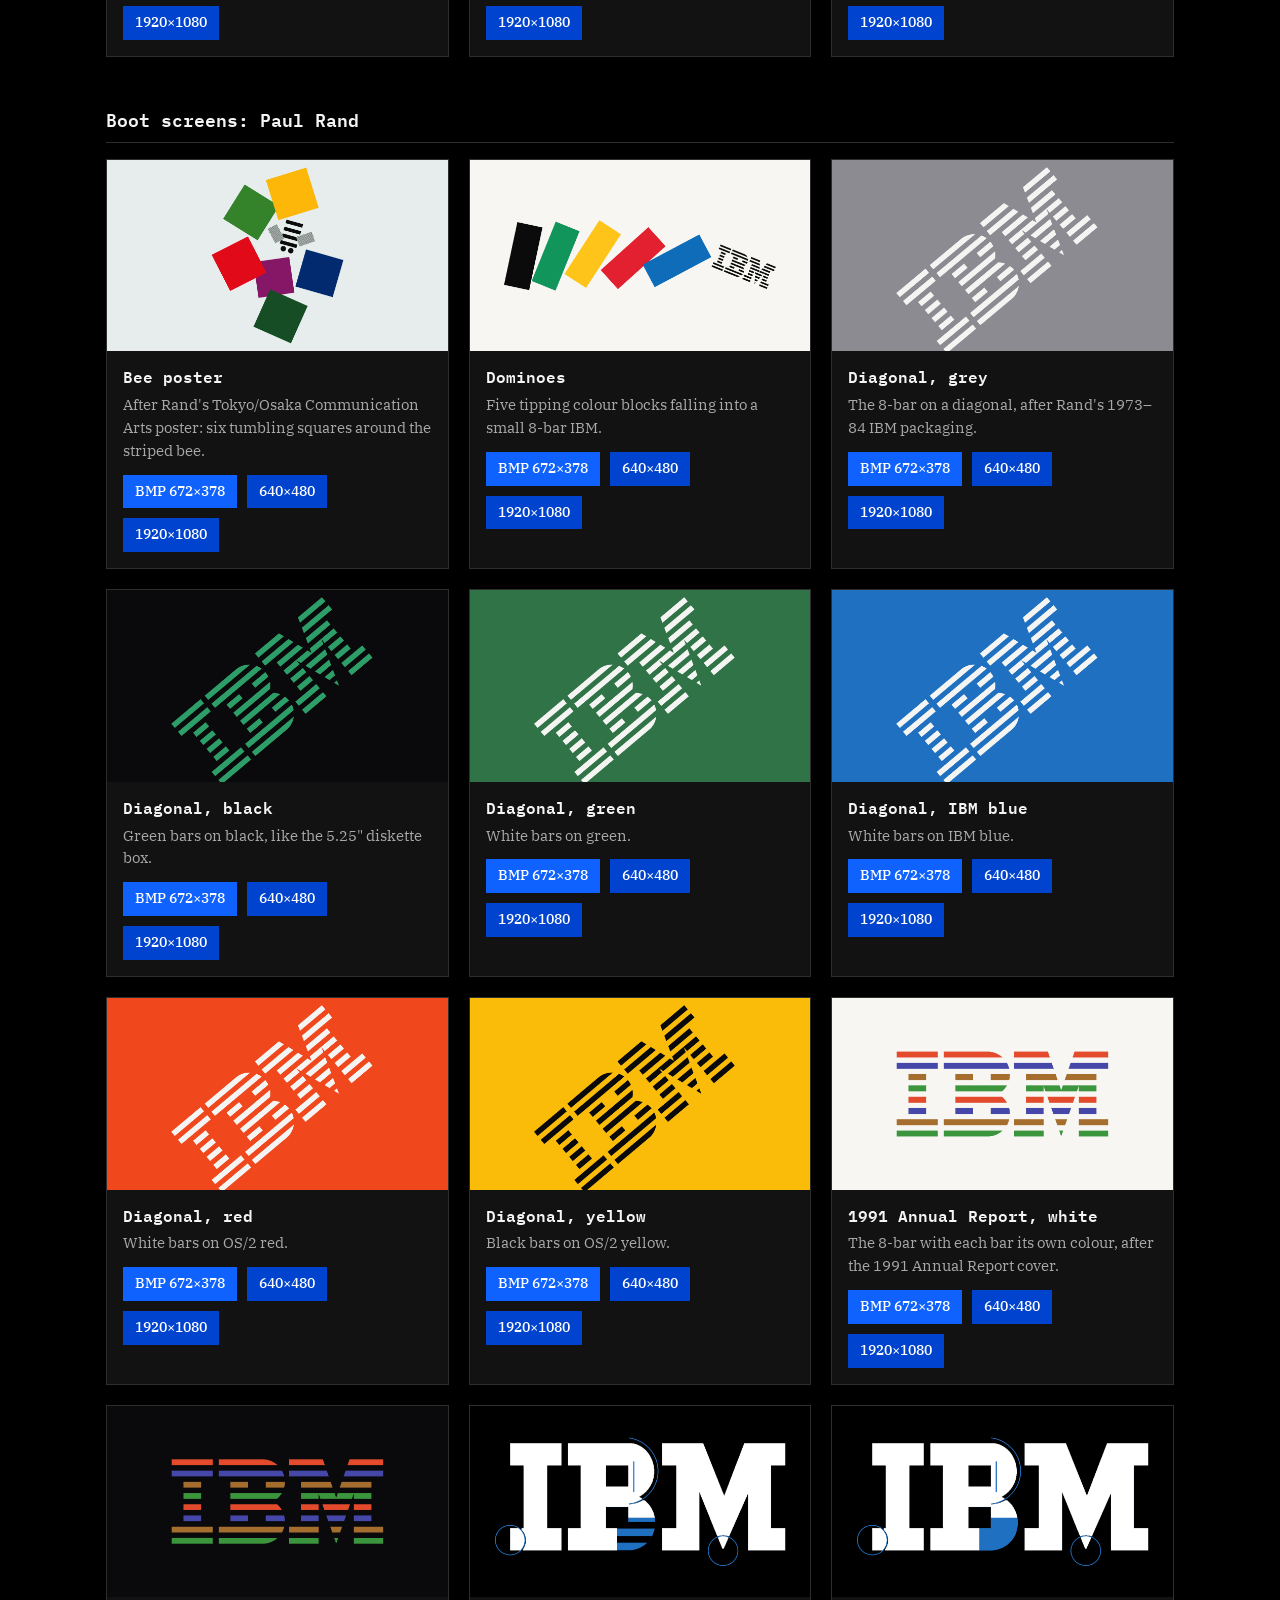
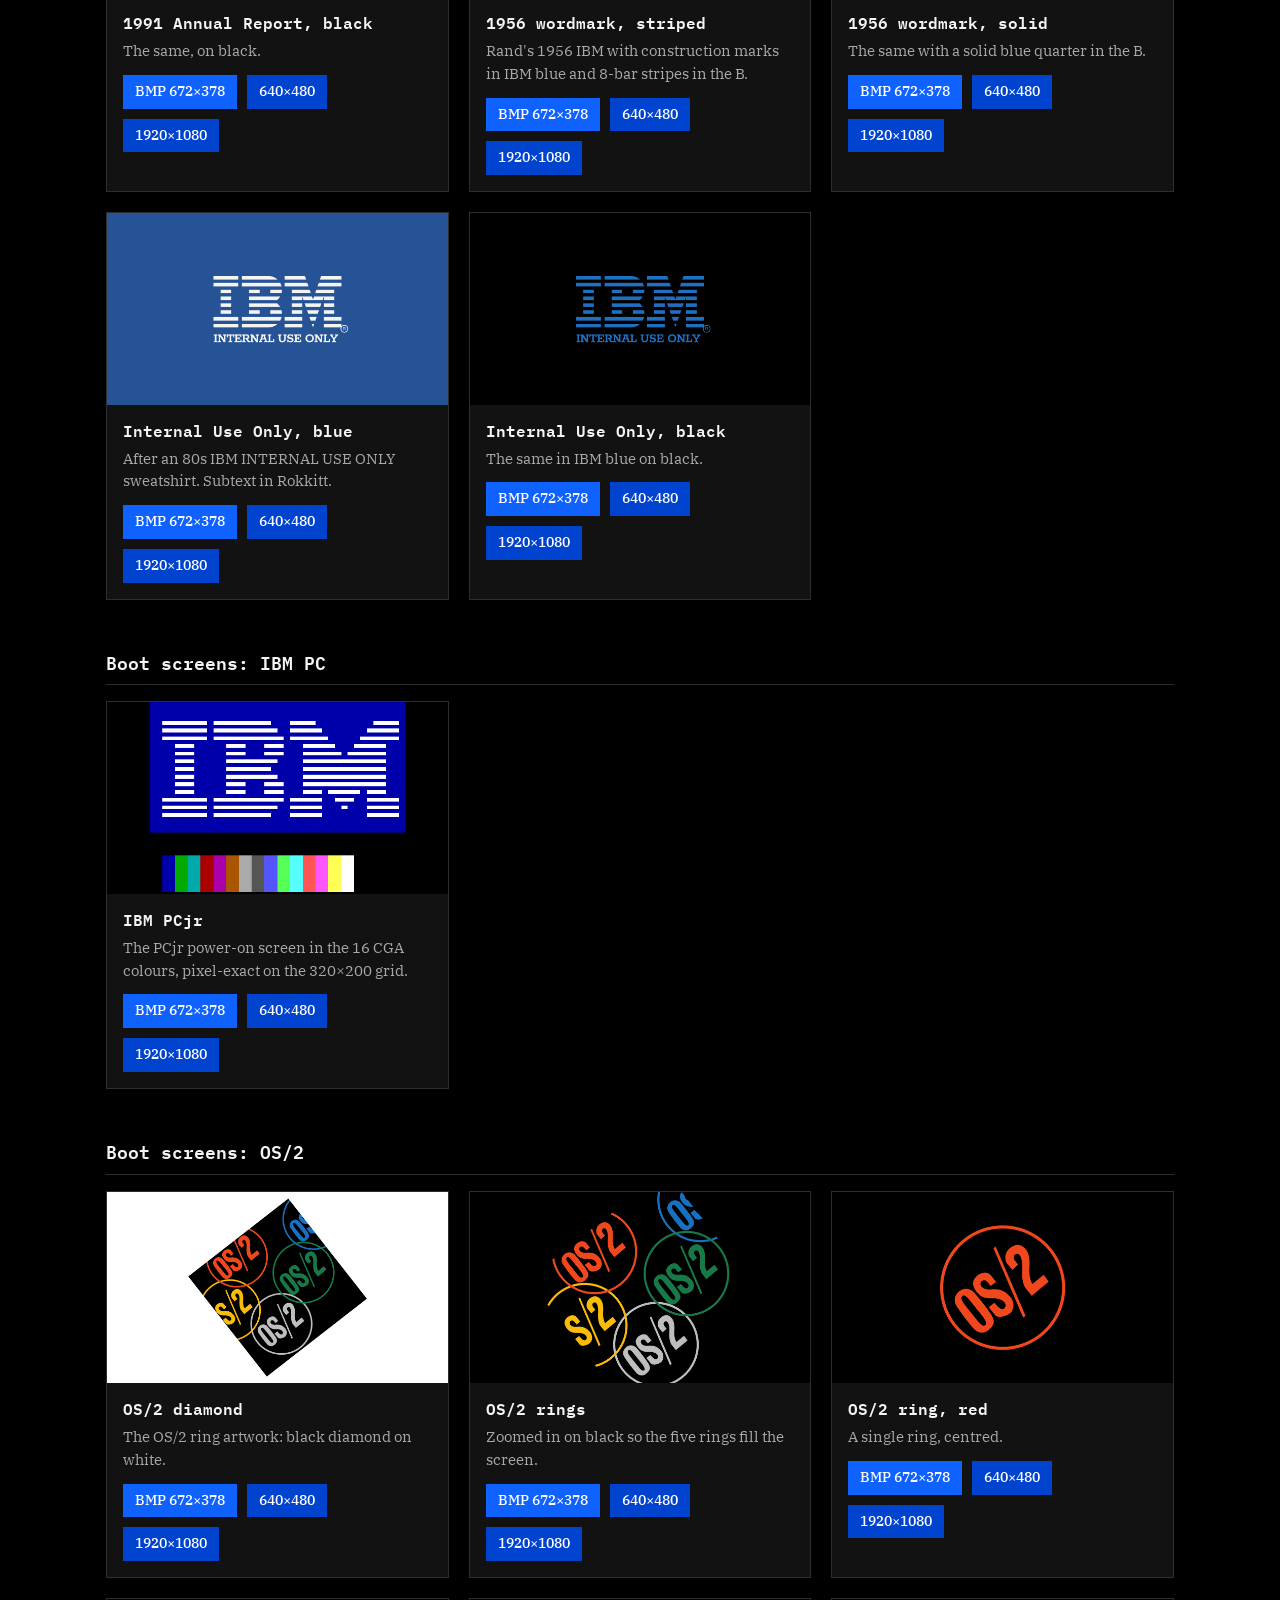
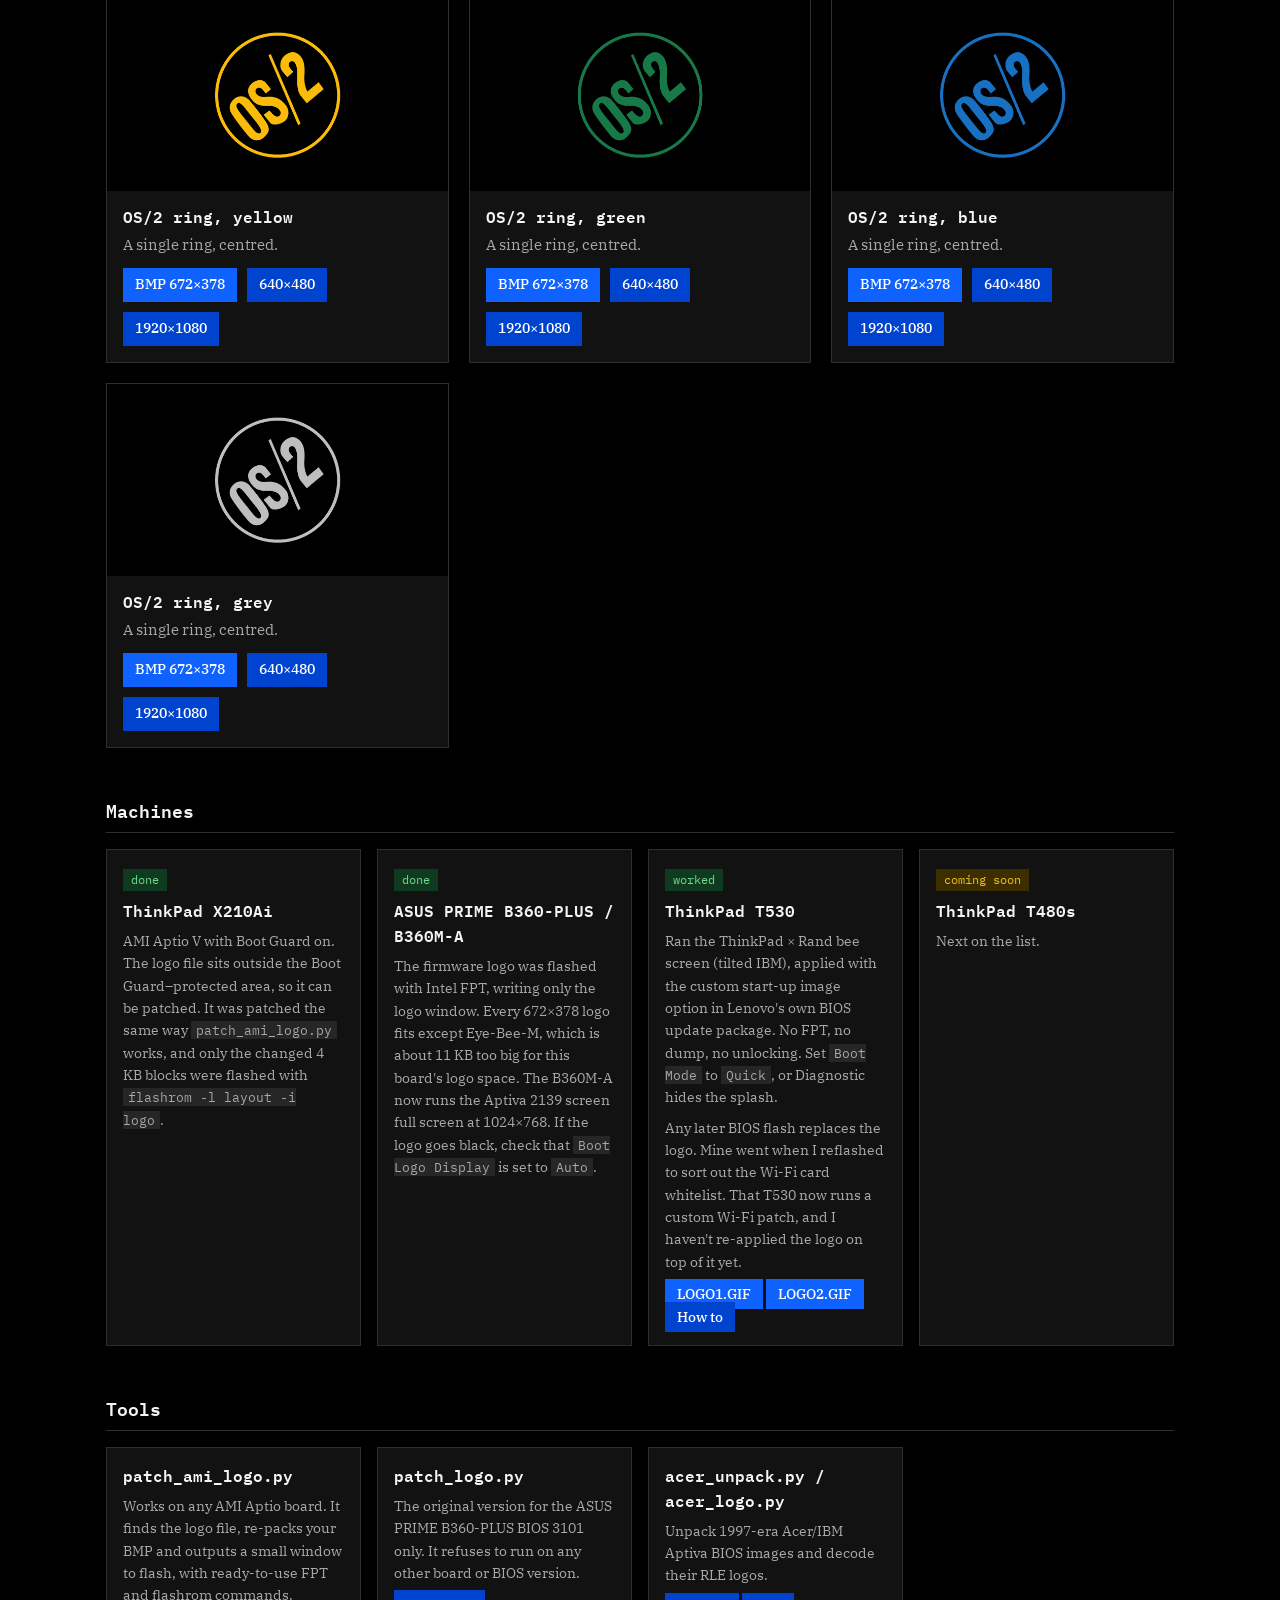
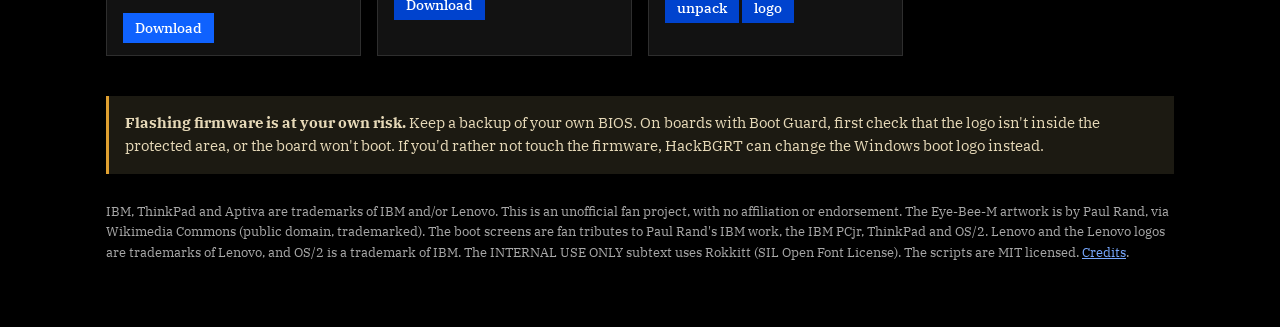
==== commit 783a6a0f: "Aptiva 2139: add full-screen 1024x768 and 960x720 sizes Both are scaled up from the 640x480 screen w" ====
--- a/index.html
+++ b/index.html
@@ -49,8 +49,8 @@
     </div>
     <div class="card">
       <img src="logos/aptiva-2139/aptiva2139_672x378.png" alt="Navy Aptiva boot screen with several IBM logos">
-      <div class="body"><h3>Aptiva 2139 boot screen</h3><p>A rebuild of the IBM Aptiva 2139-E5Y startup screen, made with the genuine IBM bitmap.</p>
-        <div class="dl"><a class="btn" href="logos/aptiva-2139/aptiva2139_672x378.bmp" download>BMP</a><a class="btn alt" href="logos/aptiva-2139/aptiva2139_640x480.png" download>640×480 PNG</a></div></div>
+      <div class="body"><h3>Aptiva 2139 boot screen</h3><p>A rebuild of the IBM Aptiva 2139-E5Y startup screen, made with the genuine IBM bitmap. The 1024×768 and 960×720 versions fill a 4:3 screen, and their hard pixel edges compress to about half the size of the 672×378 one.</p>
+        <div class="dl"><a class="btn" href="logos/aptiva-2139/aptiva2139_672x378.bmp" download>BMP 672×378</a><a class="btn" href="logos/aptiva-2139/aptiva2139_1024x768.bmp" download>BMP 1024×768</a><a class="btn alt" href="logos/aptiva-2139/aptiva2139_960x720.bmp" download>BMP 960×720</a><a class="btn alt" href="logos/aptiva-2139/aptiva2139_640x480.png" download>640×480 PNG</a></div></div>
     </div>
     <div class="card">
       <img src="logos/ibm-navy/ibm_navy_672x378.png" alt="Light blue 8-bar IBM logo on navy">
@@ -234,7 +234,7 @@
   <h2 class="section">Machines</h2>
   <div class="machines">
     <div class="machine"><span class="tag done">done</span><h3>ThinkPad X210Ai</h3><p>AMI Aptio V with Boot Guard on. The logo file sits outside the Boot Guard–protected area, so it can be patched. It was patched the same way <code>patch_ami_logo.py</code> works, and only the changed 4 KB blocks were flashed with <code>flashrom -l layout -i logo</code>.</p></div>
-    <div class="machine"><span class="tag done">done</span><h3>ASUS PRIME B360-PLUS / B360M-A</h3><p>The firmware logo was flashed with Intel FPT, writing only the logo window. Every 672×378 logo fits except Eye-Bee-M, which is about 11 KB too big for this board's logo space.</p></div>
+    <div class="machine"><span class="tag done">done</span><h3>ASUS PRIME B360-PLUS / B360M-A</h3><p>The firmware logo was flashed with Intel FPT, writing only the logo window. Every 672×378 logo fits except Eye-Bee-M, which is about 11 KB too big for this board's logo space. The B360M-A now runs the Aptiva 2139 screen full screen at 1024×768. If the logo goes black, check that <code>Boot Logo Display</code> is set to <code>Auto</code>.</p></div>
     <div class="machine"><span class="tag done">worked</span><h3>ThinkPad T530</h3><p>Ran the ThinkPad × Rand bee screen (tilted IBM), applied with the custom start-up image option in Lenovo's own BIOS update package. No FPT, no dump, no unlocking. Set <code>Boot Mode</code> to <code>Quick</code>, or Diagnostic hides the splash.</p><p style="margin-top:8px">Any later BIOS flash replaces the logo. Mine went when I reflashed to sort out the Wi-Fi card whitelist. That T530 now runs a custom Wi-Fi patch, and I haven't re-applied the logo on top of it yet.</p><p style="margin-top:10px"><a class="btn" href="logos/thinkpad-bee-ibm-tilted/t530/LOGO1.GIF" download>LOGO1.GIF</a> <a class="btn" href="logos/thinkpad-bee-ibm-tilted/t530/LOGO2.GIF" download>LOGO2.GIF</a> <a class="btn alt" href="logos/thinkpad-bee-ibm-tilted/t530/README.txt">How to</a></p></div>
     <div class="machine"><span class="tag soon">coming soon</span><h3>ThinkPad T480s</h3><p>Next on the list.</p></div>
   </div>
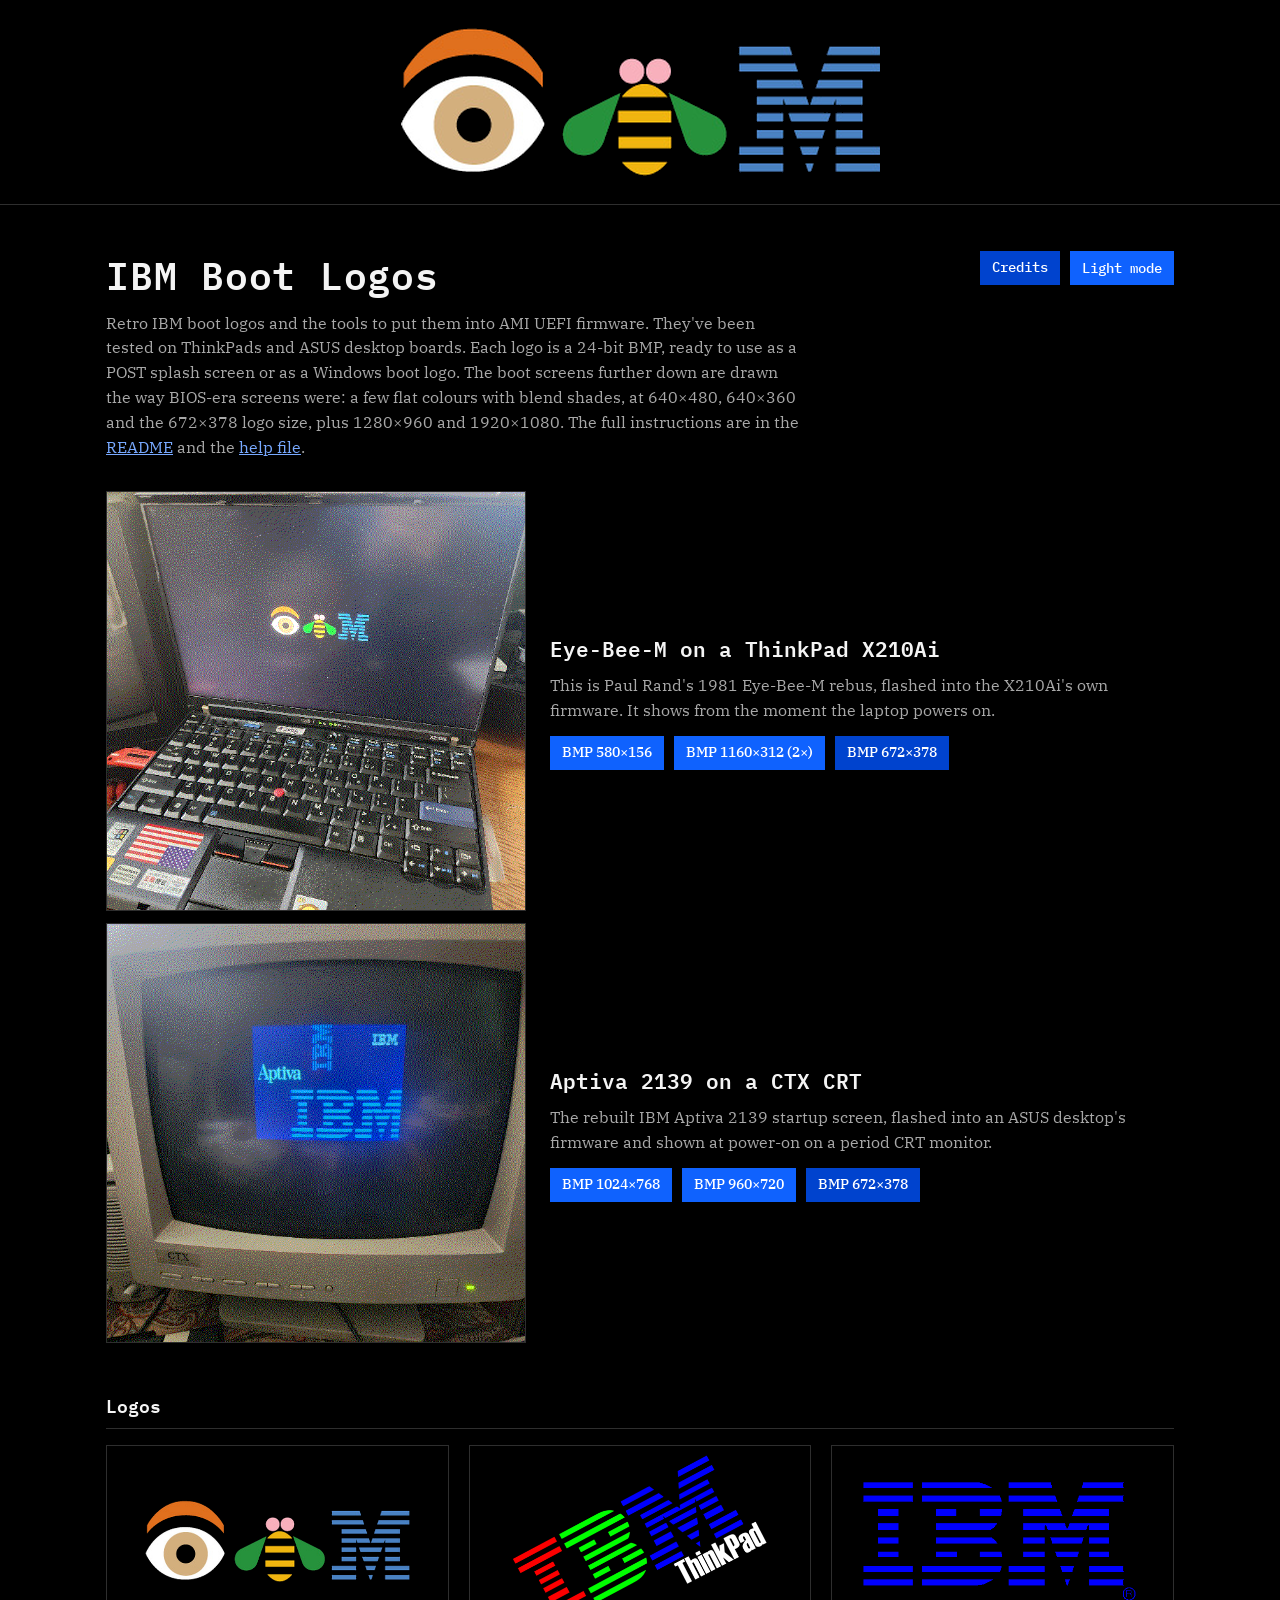
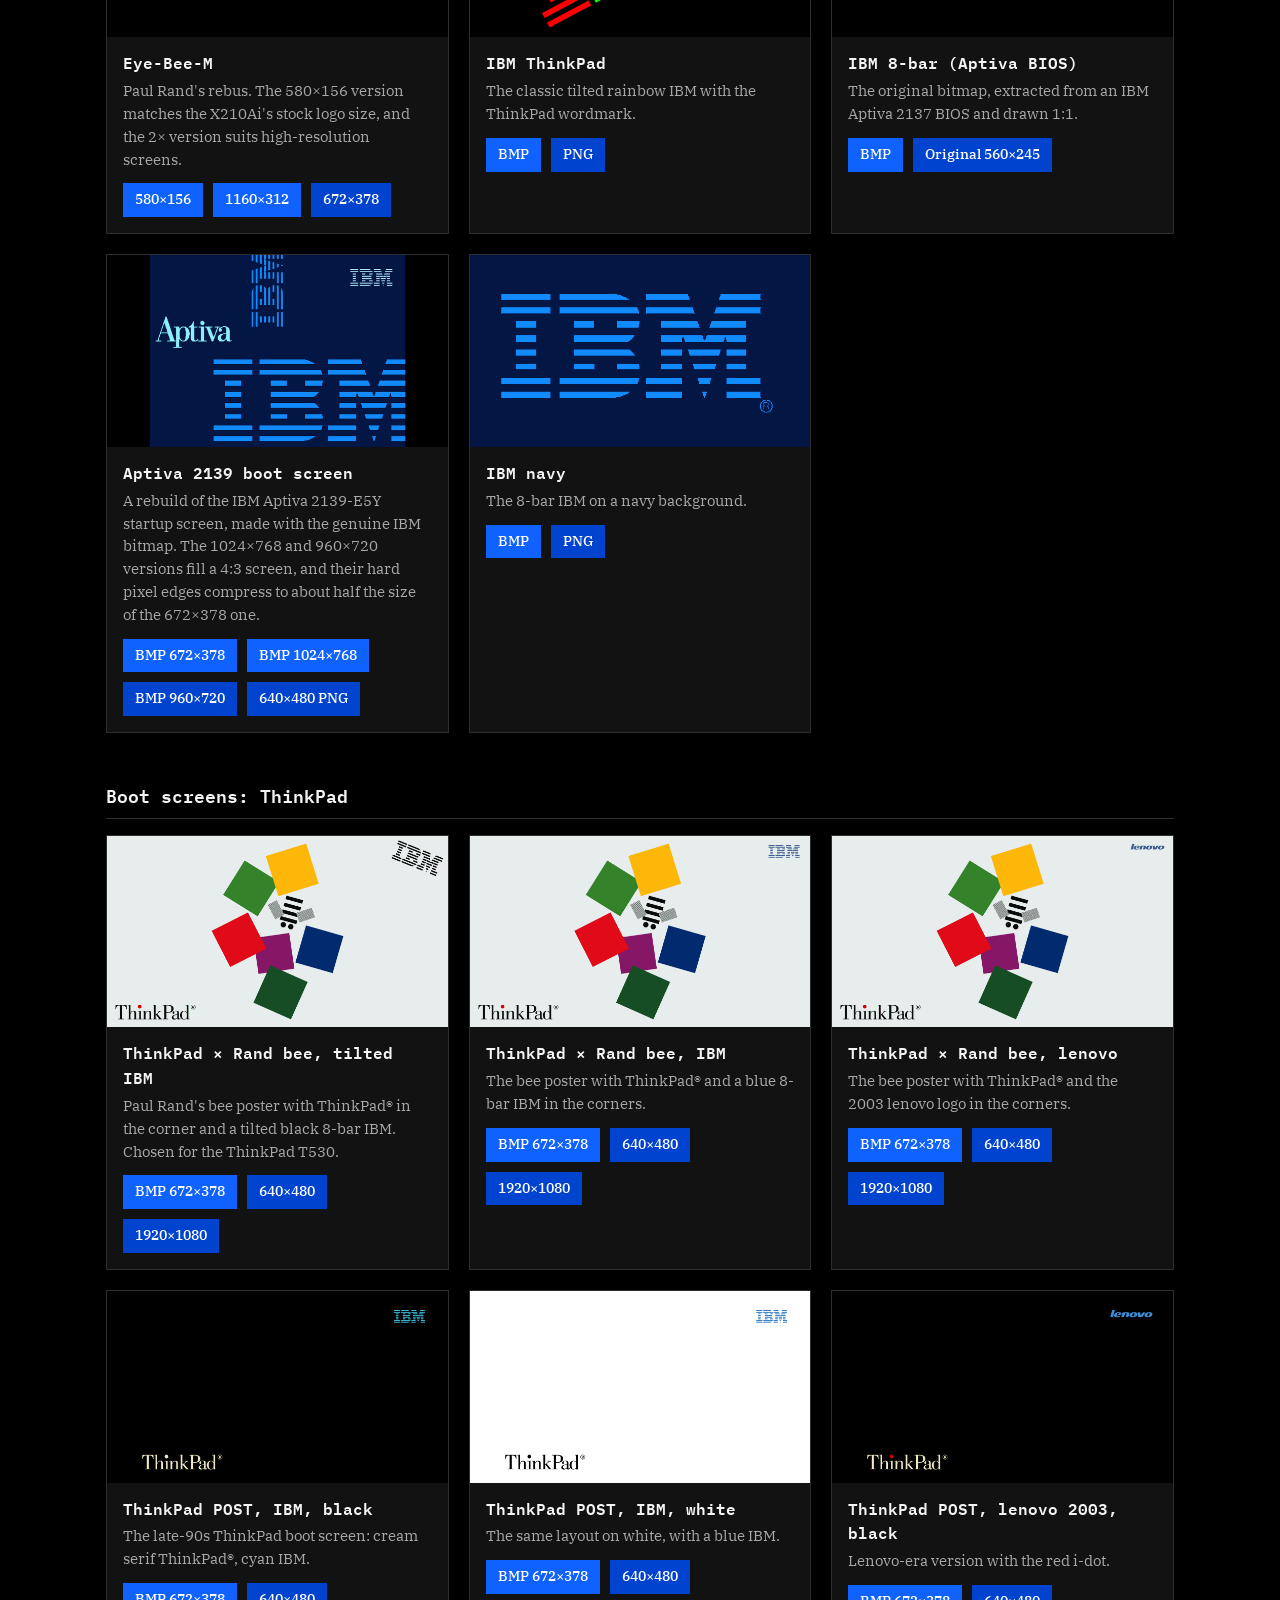
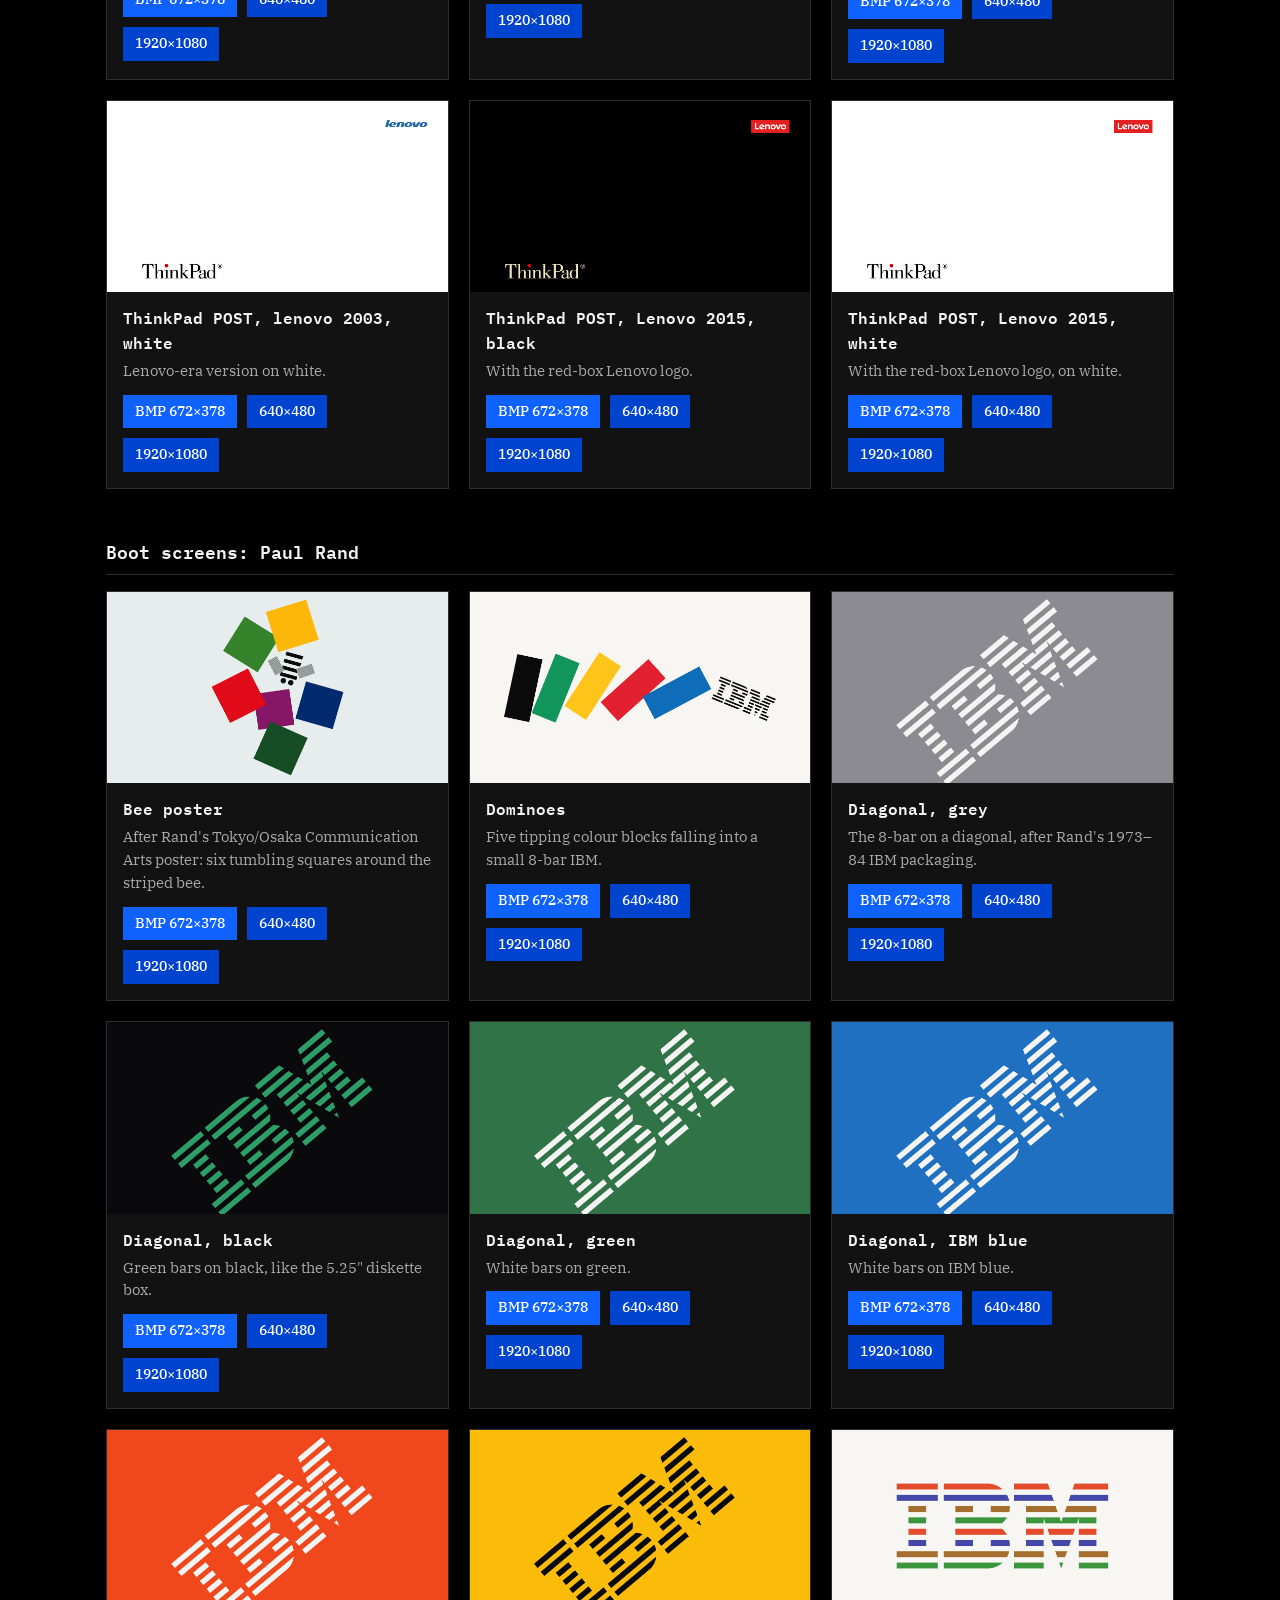
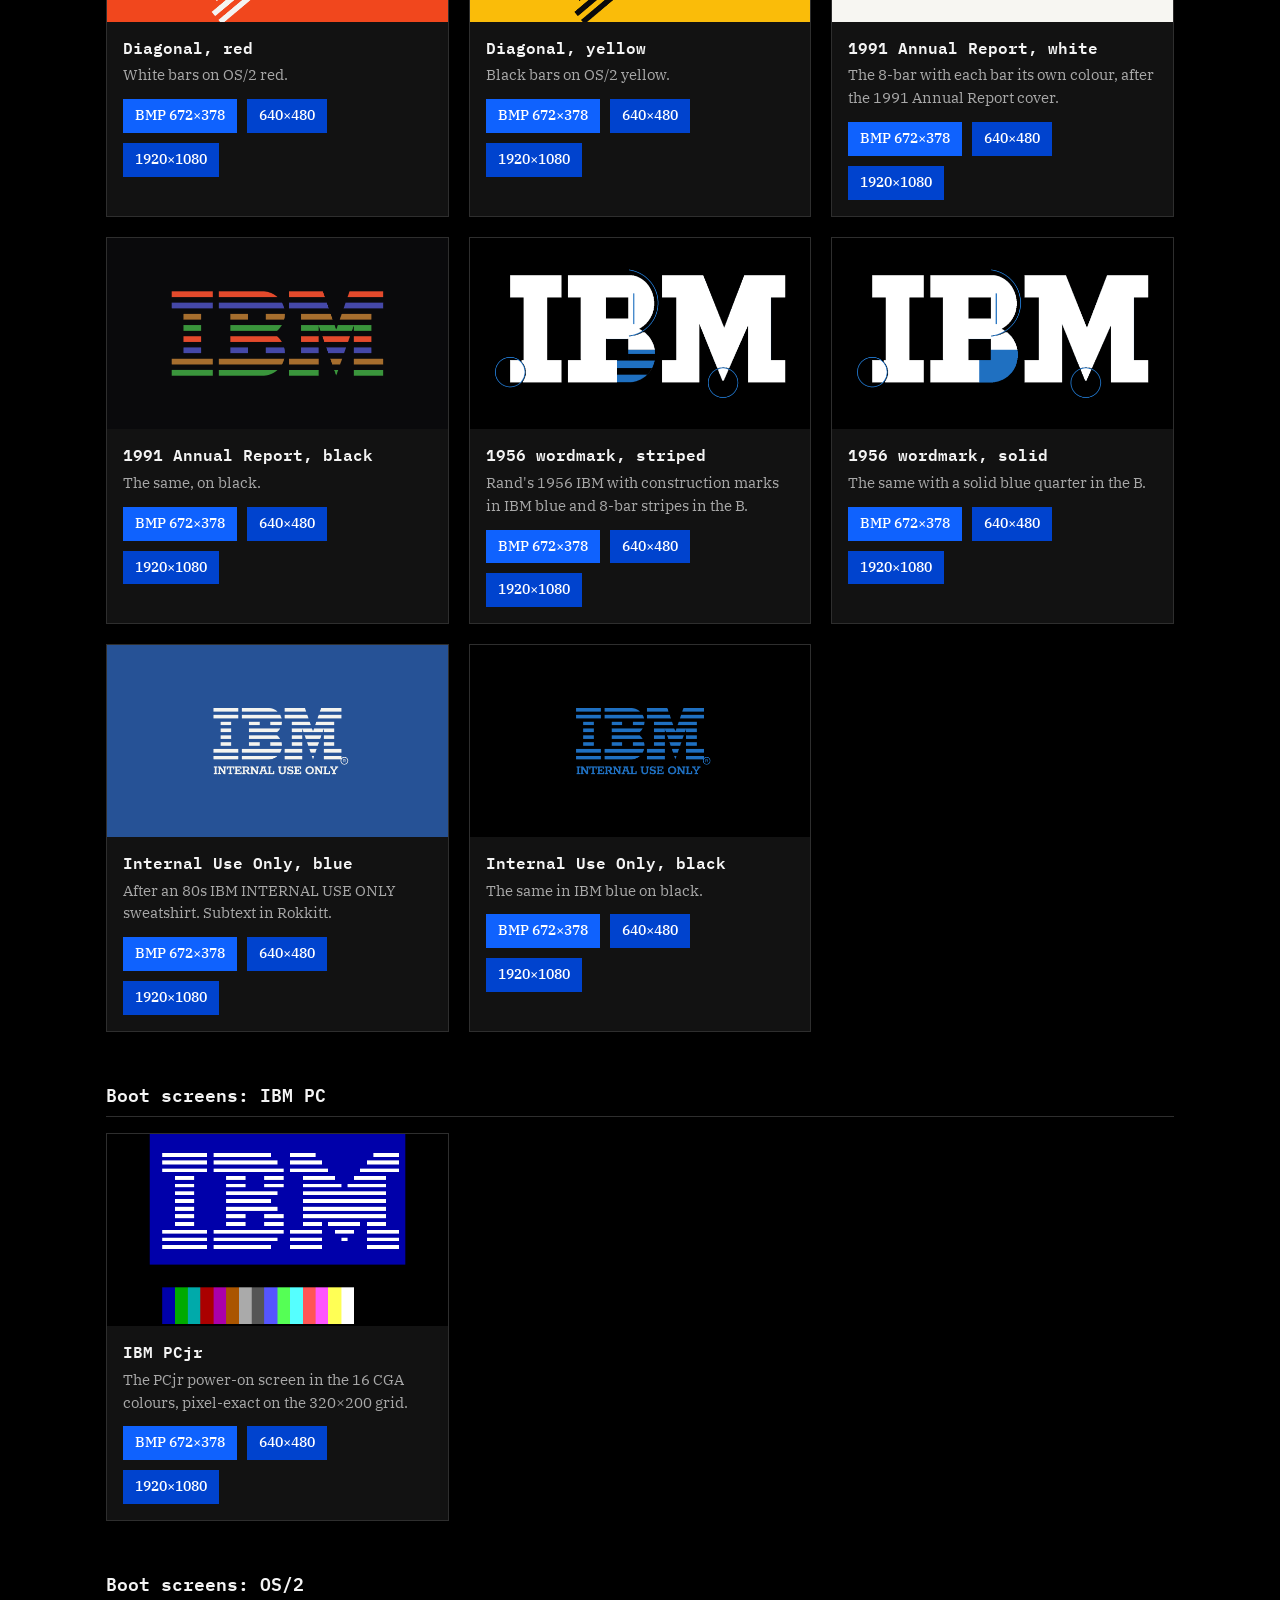
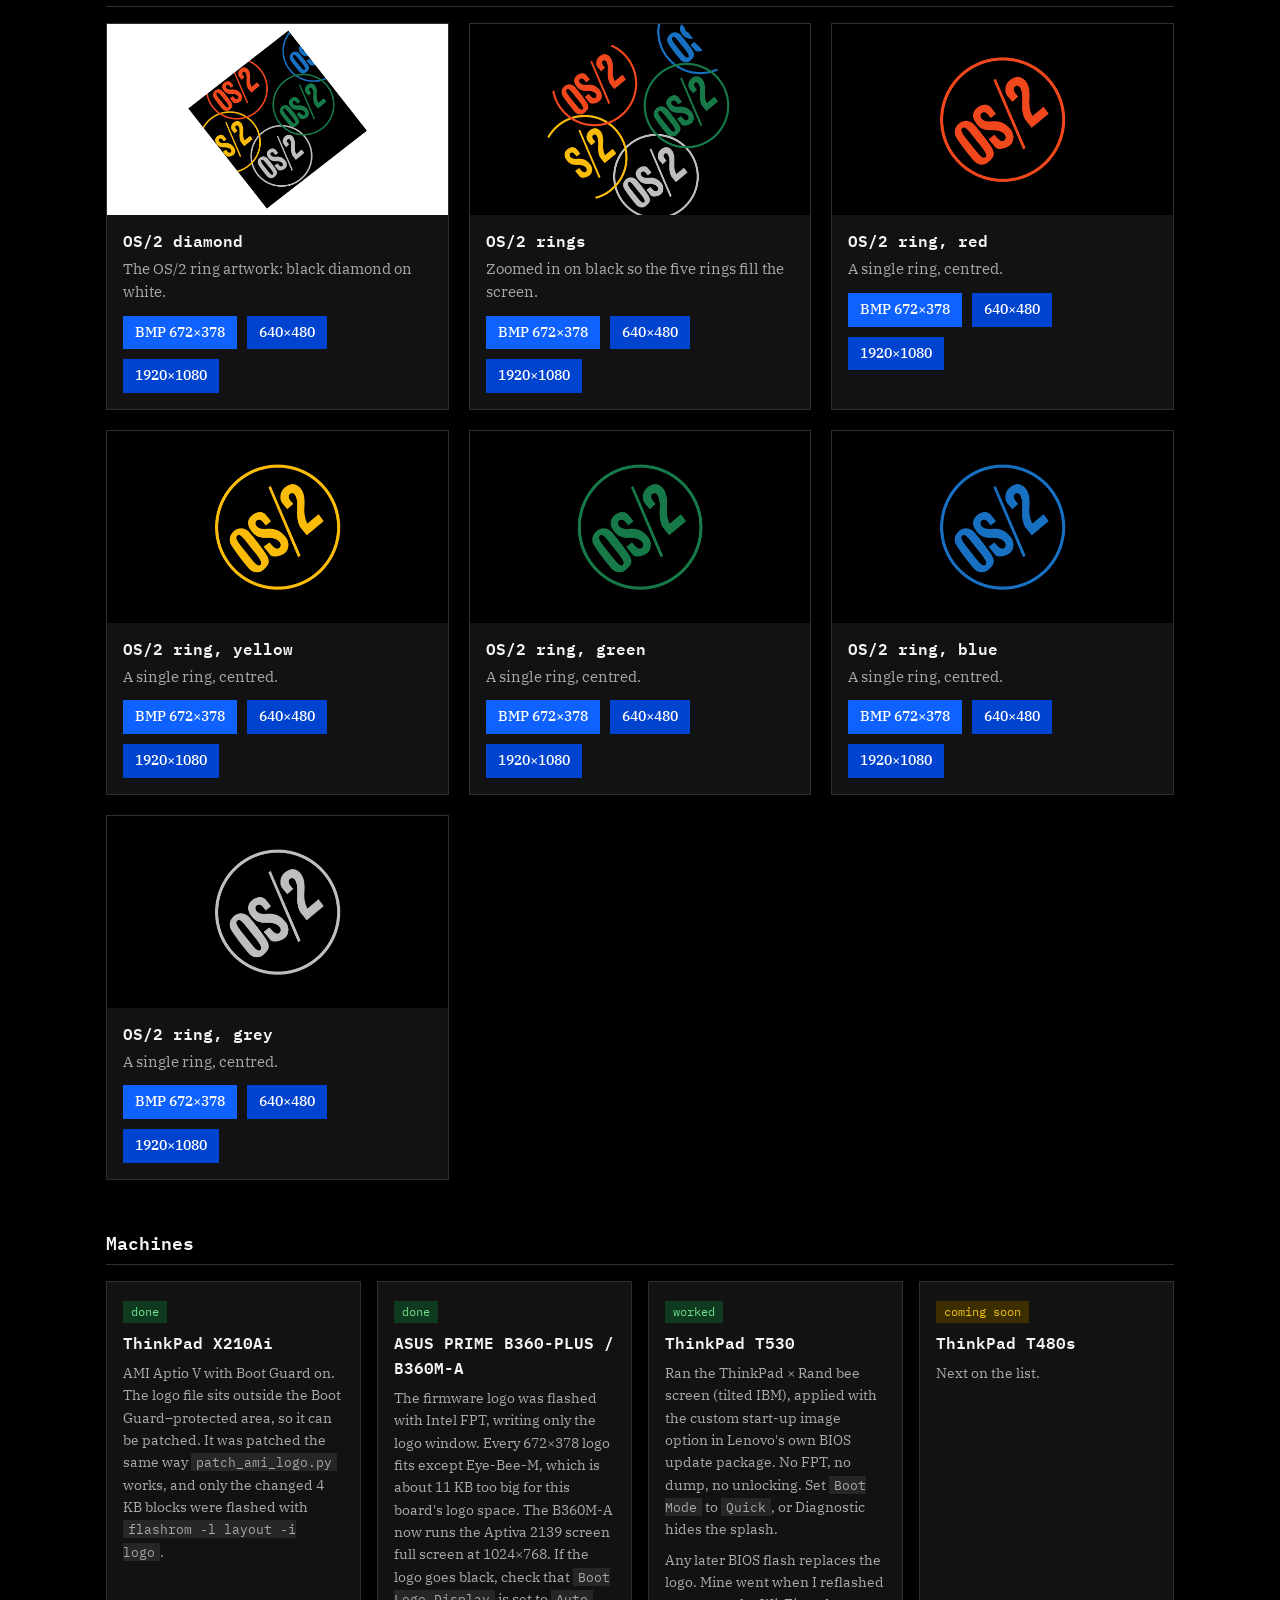
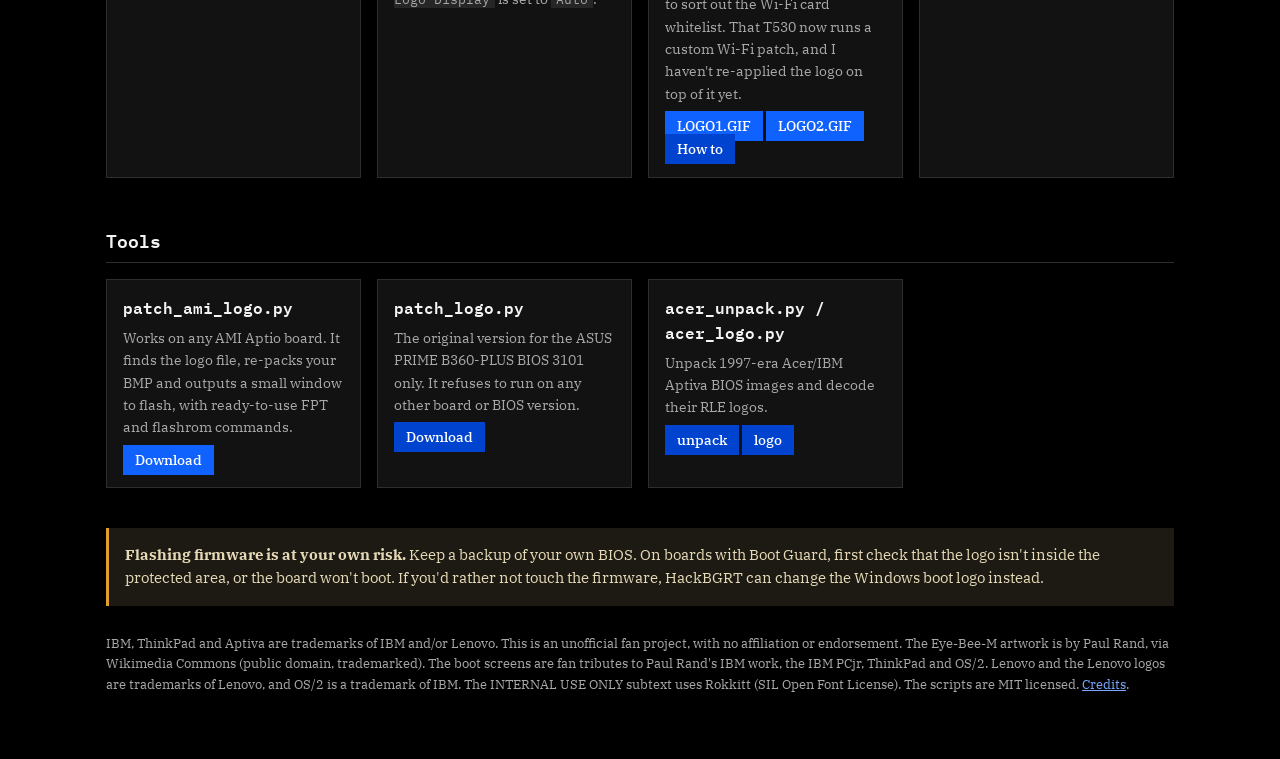
==== commit a9c07273: "Add a photo of the Aptiva 2139 boot screen on a CTX CRT" ====
--- a/index.html
+++ b/index.html
@@ -30,6 +30,15 @@
     </figcaption>
   </figure>
 
+  <figure class="hero">
+    <img src="photos/aptiva2139_ctx_crt.png" alt="A beige CTX CRT monitor showing the blue Aptiva 2139 boot screen with IBM logos">
+    <figcaption>
+      <h2>Aptiva 2139 on a CTX CRT</h2>
+      <p>The rebuilt IBM Aptiva 2139 startup screen, flashed into an ASUS desktop's firmware and shown at power-on on a period CRT monitor.</p>
+      <div class="dl"><a class="btn" href="logos/aptiva-2139/aptiva2139_1024x768.bmp" download>BMP 1024×768</a><a class="btn" href="logos/aptiva-2139/aptiva2139_960x720.bmp" download>BMP 960×720</a><a class="btn alt" href="logos/aptiva-2139/aptiva2139_672x378.bmp" download>BMP 672×378</a></div>
+    </figcaption>
+  </figure>
+
   <h2 class="section">Logos</h2>
   <div class="grid">
     <div class="card">
